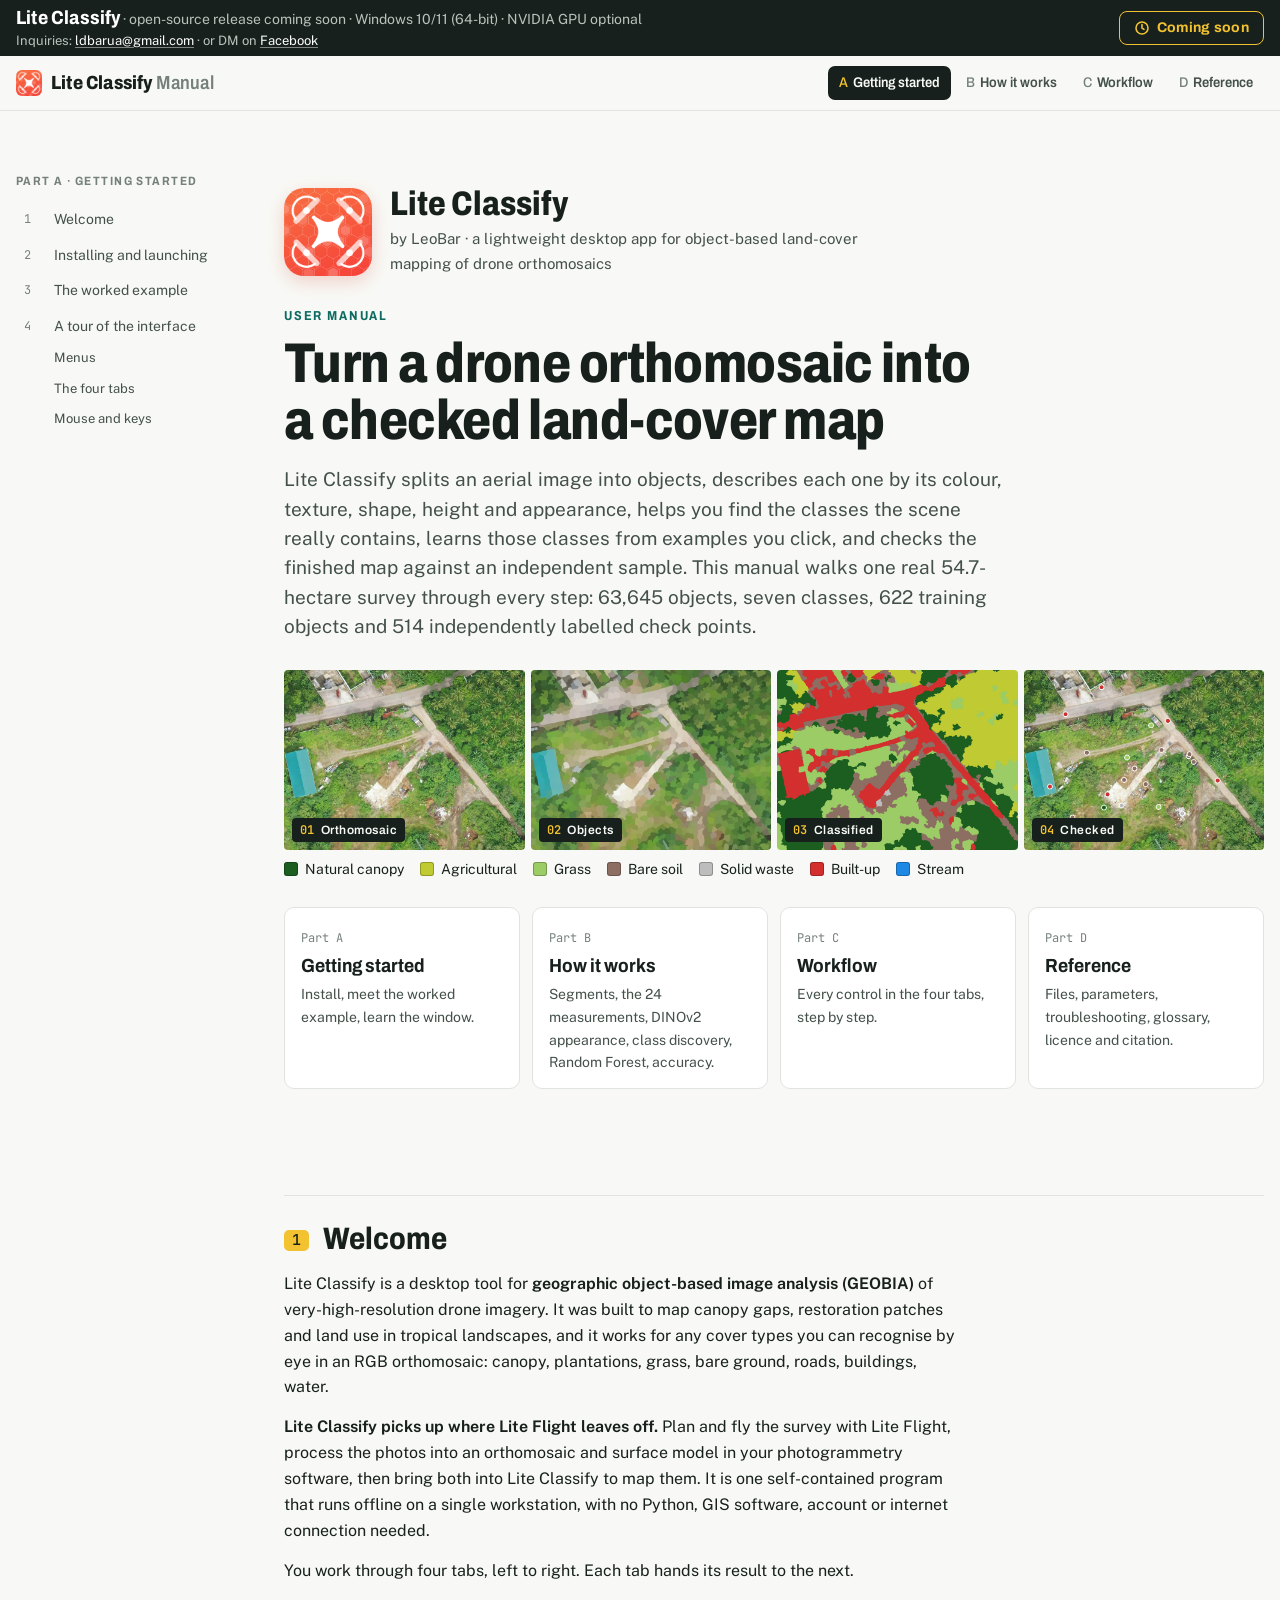
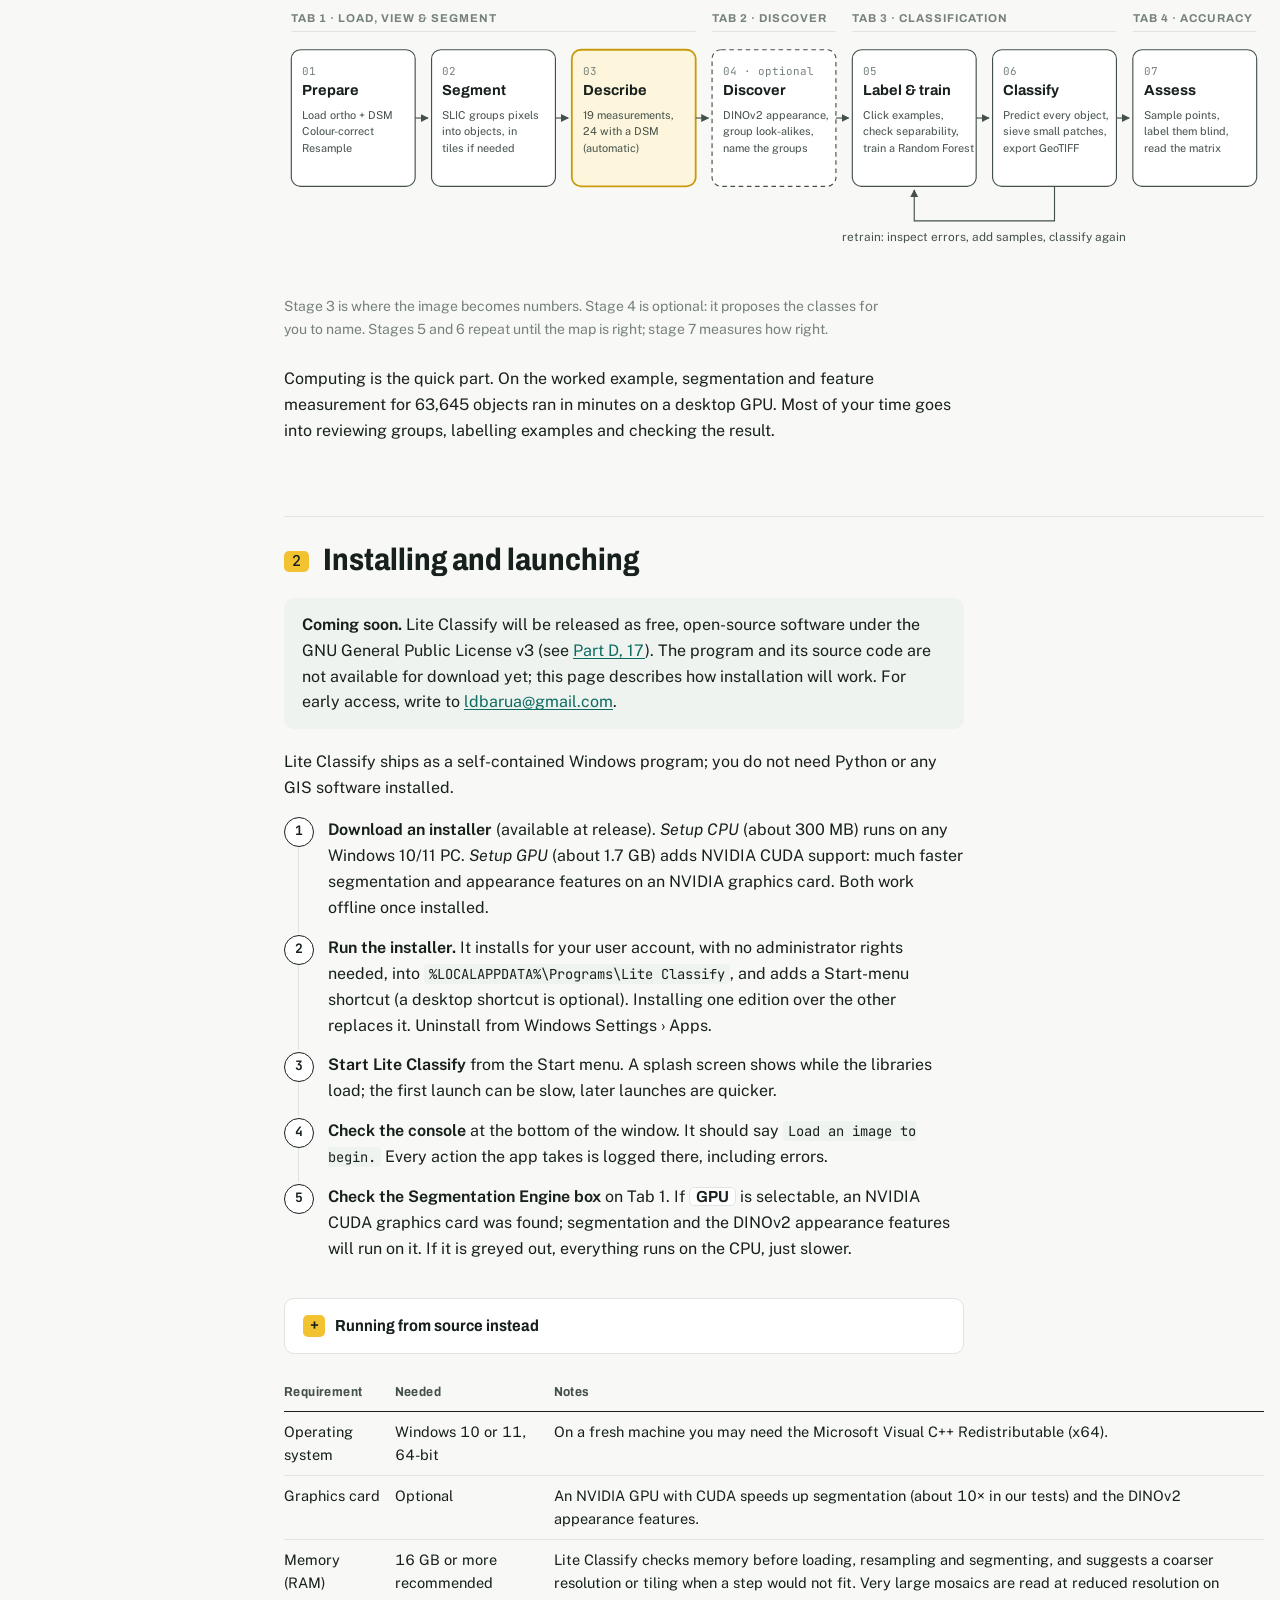
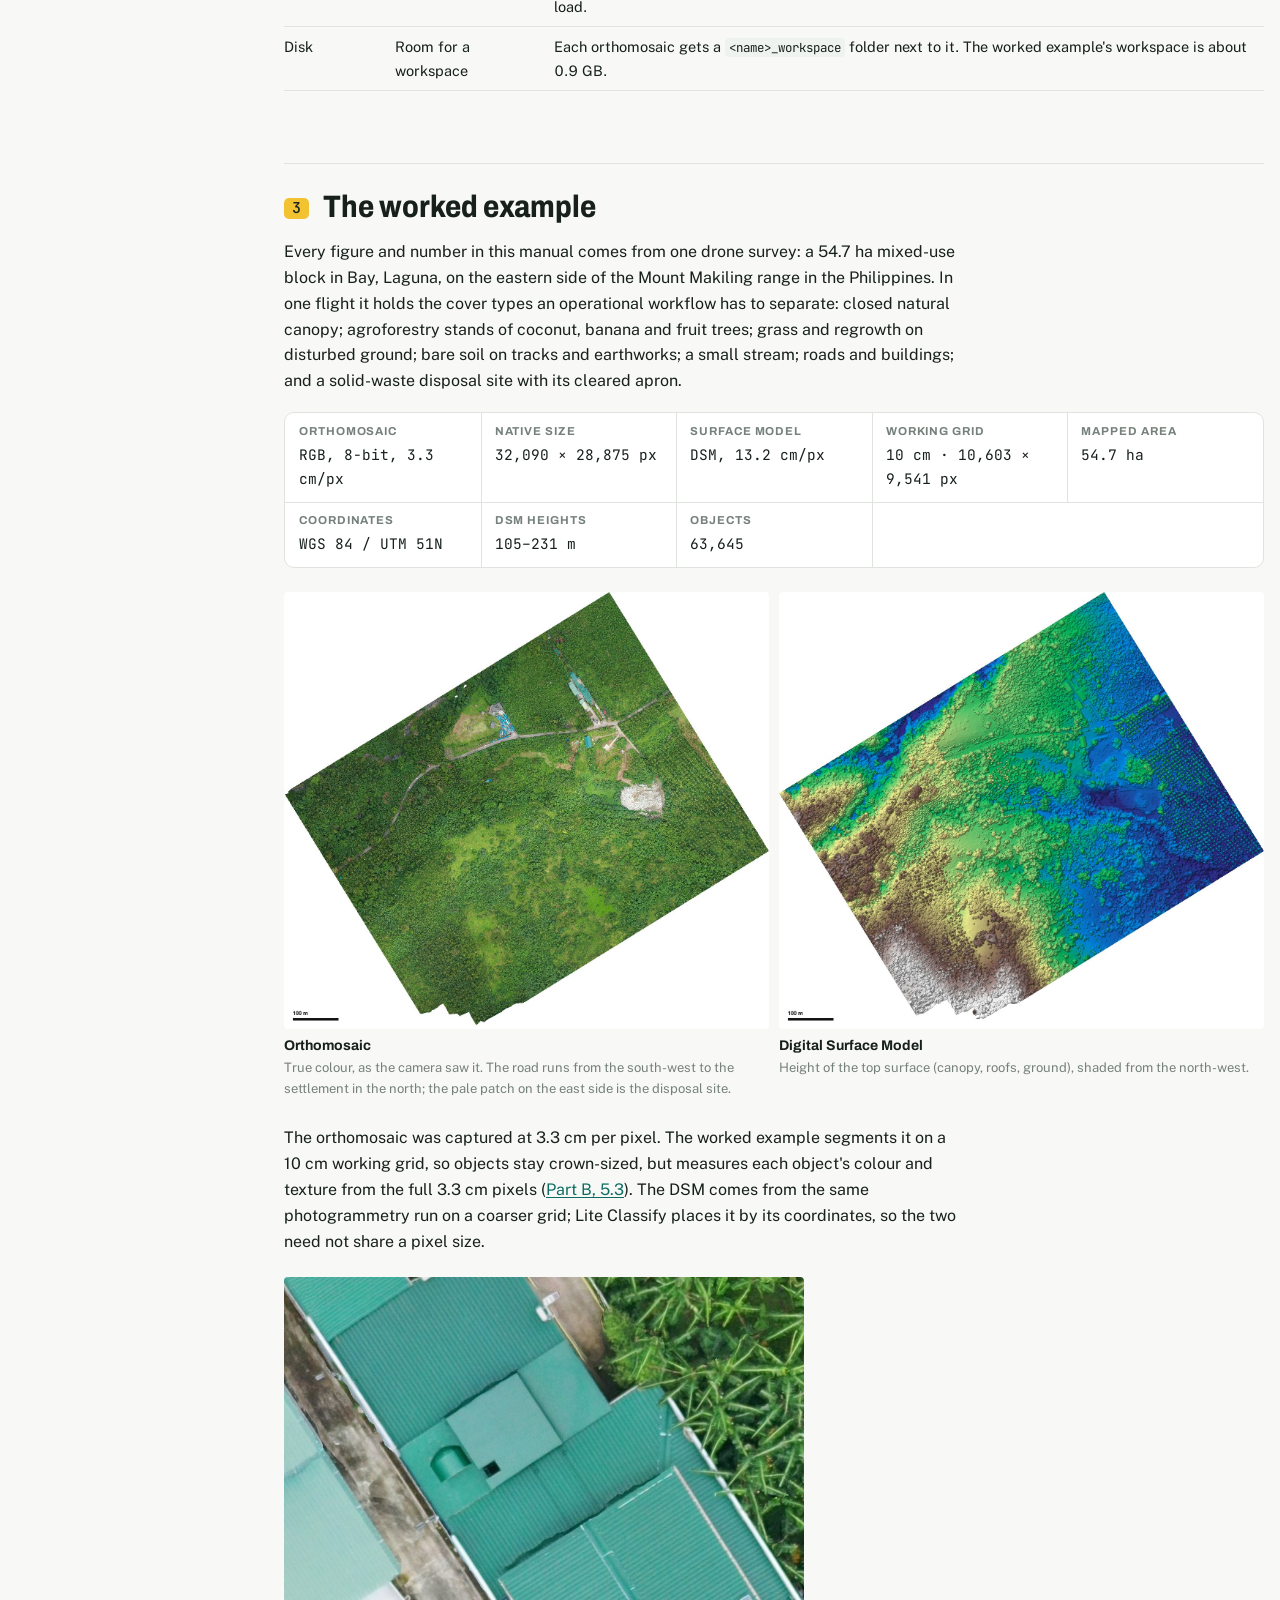
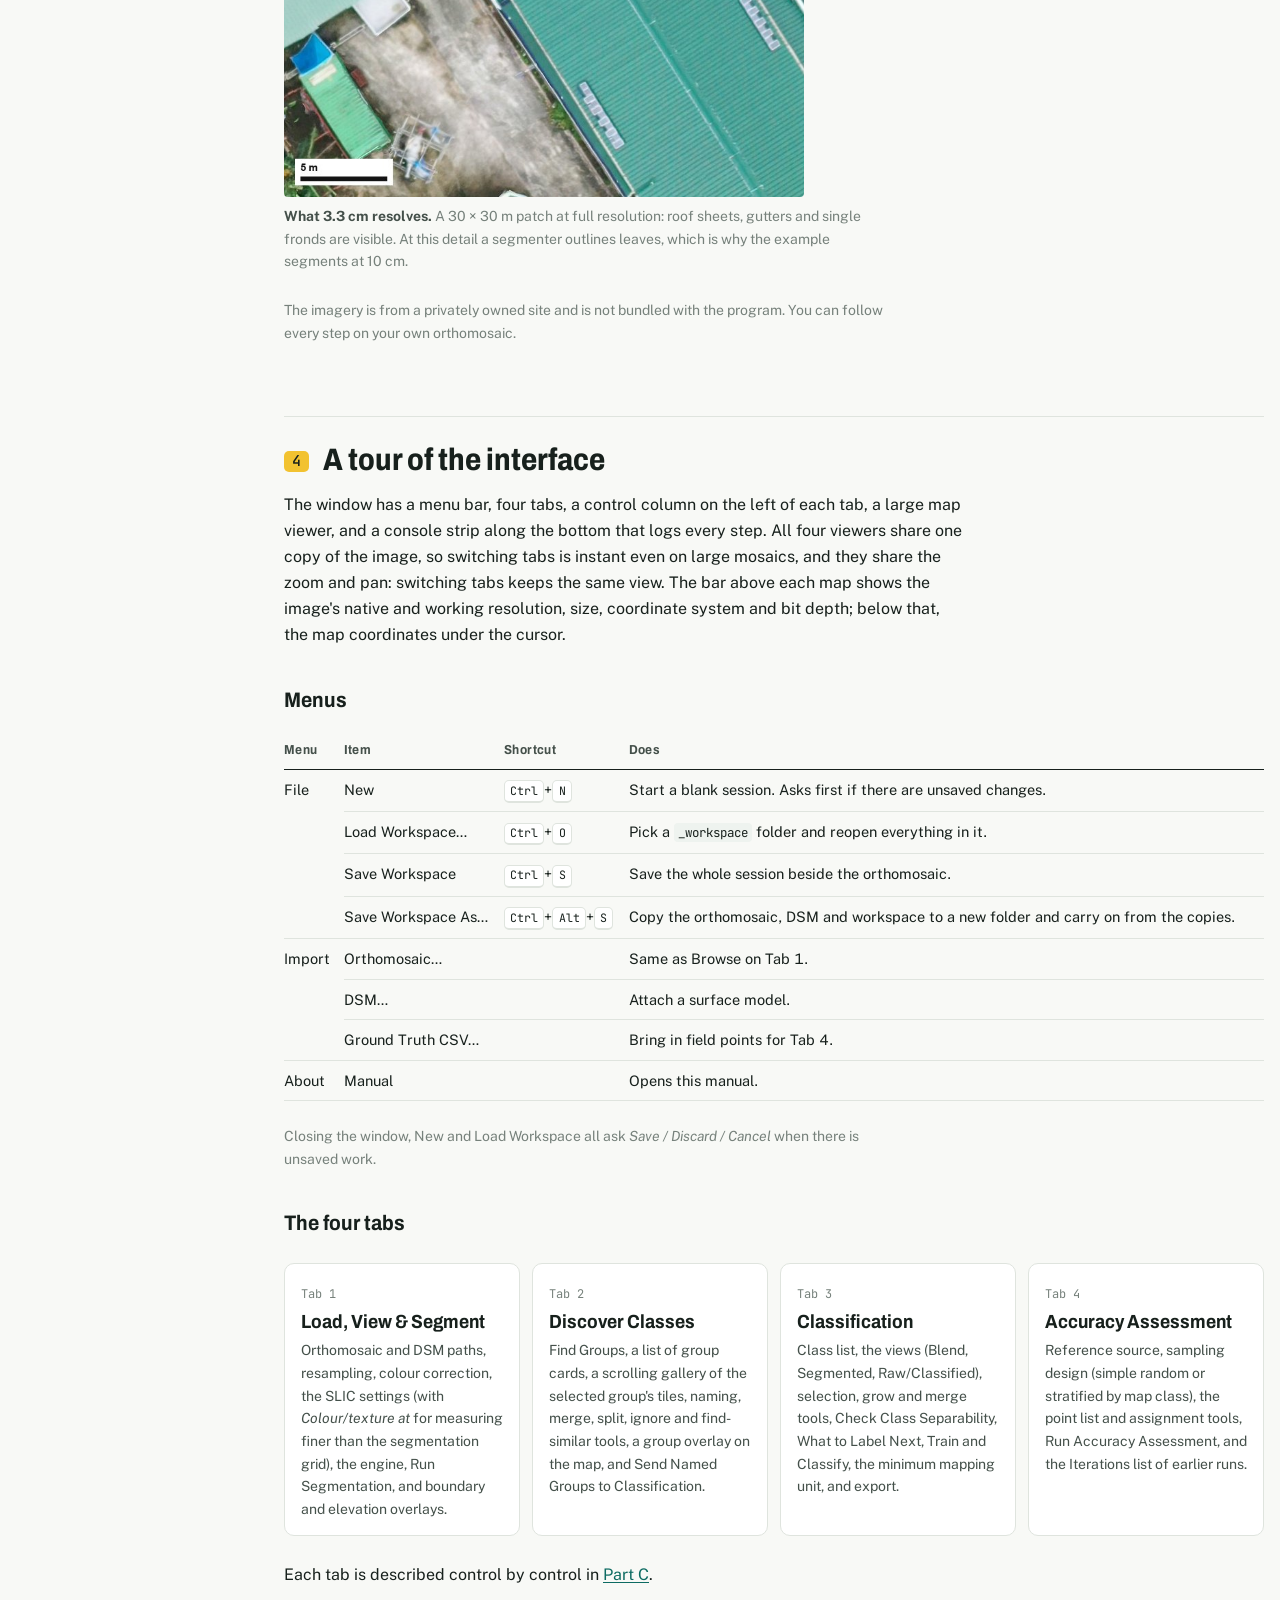
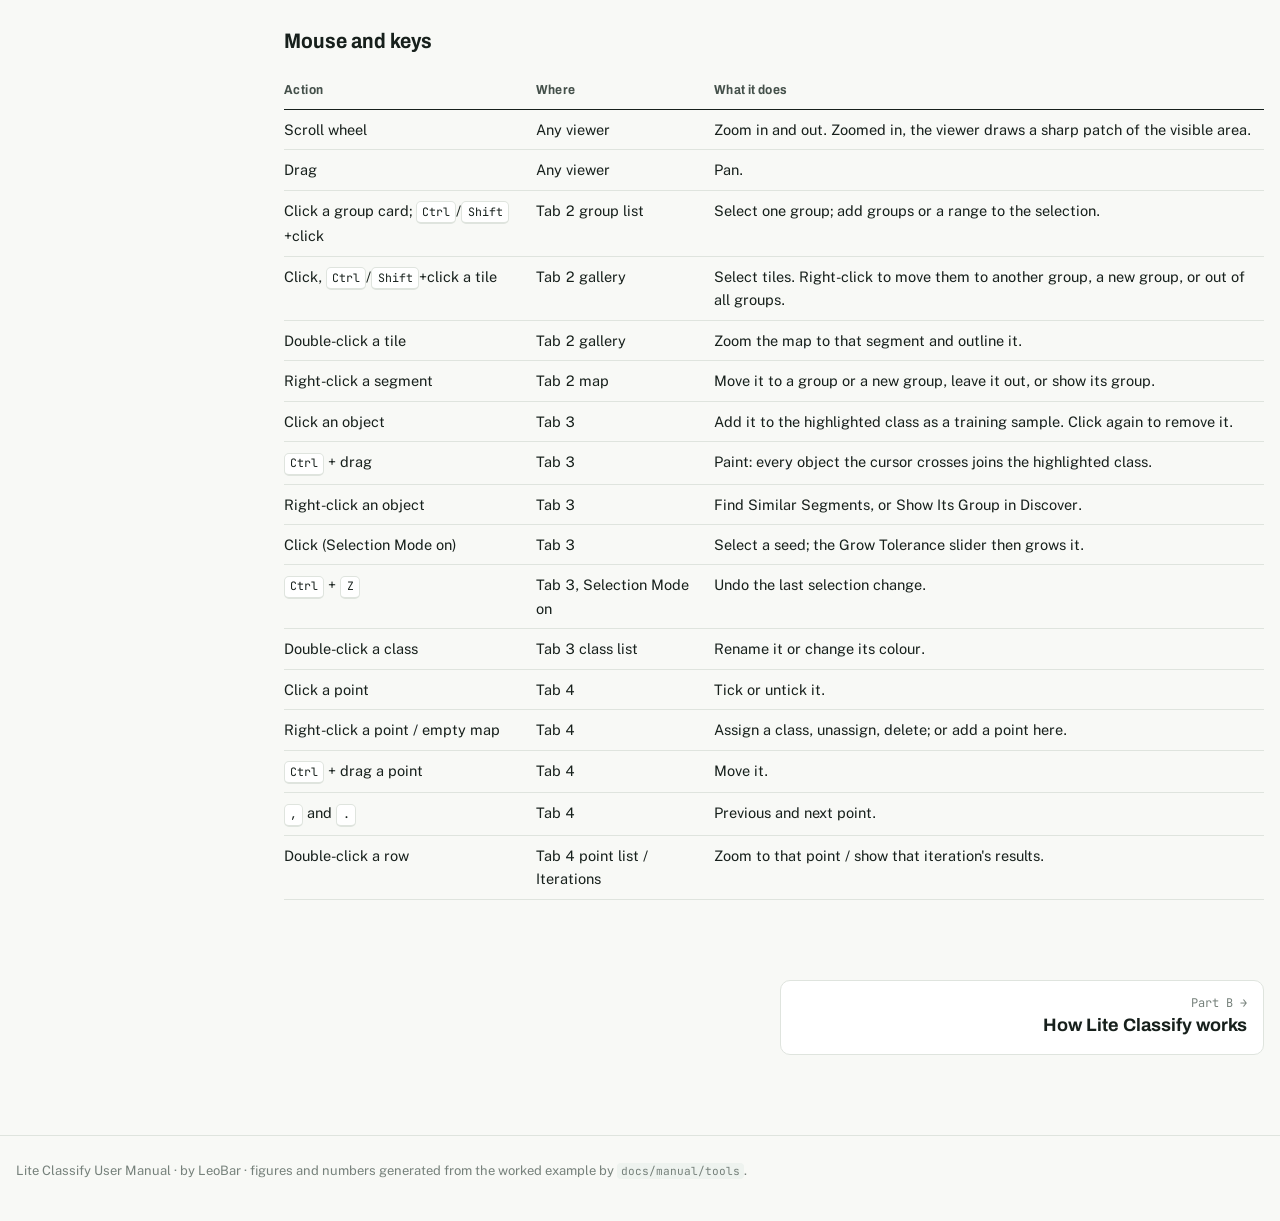
==== docs/manual/index.html @ 4f8697ed "Lite Classify 1.0 Object-based land-cover mapping of drone orthomosaics: SLIC segmentation, RGB and " ====
<!doctype html>
<html lang="en">
<head>
<meta charset="utf-8">
<meta name="viewport" content="width=device-width, initial-scale=1, viewport-fit=cover">
<title>Lite Classify User Manual</title>
<link rel="preconnect" href="https://fonts.googleapis.com">
<link rel="preconnect" href="https://fonts.gstatic.com" crossorigin>
<link rel="stylesheet" href="https://fonts.googleapis.com/css2?family=Archivo:wdth,wght@75..100,500..800&family=JetBrains+Mono:wght@400;500;700&family=Public+Sans:ital,wght@0,400;0,600;0,700;1,400&display=swap">
<link rel="icon" type="image/png" href="img/brand/liteclassify_64.png">
<link rel="apple-touch-icon" href="img/brand/liteclassify_180.png">
<link rel="stylesheet" href="manual.css">
</head>
<body>
<header class="topbar">
  <div class="getbar">
    <div class="getbar-in">
      <div class="getbar-id">
        <p><b>Lite Classify</b> <span>· open-source release coming soon · Windows 10/11 (64-bit) · NVIDIA GPU optional</span></p>
        <p class="getbar-contact">Inquiries: <a href="mailto:ldbarua@gmail.com">ldbarua@gmail.com</a><span class="sep"> · </span>or DM on <a href="https://www.facebook.com/leonardo.barua" target="_blank" rel="noopener">Facebook</a></p>
      </div>
      <span class="getbar-soon" role="status"><svg viewBox="0 0 24 24" fill="none" stroke="currentColor" stroke-width="2.4" stroke-linecap="round" stroke-linejoin="round" aria-hidden="true"><circle cx="12" cy="12" r="9"/><path d="M12 7v5l3 2"/></svg>Coming soon</span>
    </div>
  </div>
  <div class="topbar-inner">
  <a class="brand" href="index.html"><img class="brand-mark" src="img/brand/liteclassify_64.png" alt="" width="26" height="26"><span>Lite Classify <span class="brand-sub">Manual</span></span></a>
  <nav class="parts" aria-label="Manual parts">
    <a href="index.html" aria-current="page"><span>A</span>Getting started</a>
    <a href="concepts.html"><span>B</span>How it works</a>
    <a href="workflow.html"><span>C</span>Workflow</a>
    <a href="reference.html"><span>D</span>Reference</a>
  </nav>
</div></header>

<div class="frame">
<aside class="toc" aria-label="On this page">
  <p class="toc-title">Part A · Getting started</p>
  <ol>
    <li><a href="#welcome"><span class="n">1</span>Welcome</a></li>
    <li><a href="#install"><span class="n">2</span>Installing and launching</a></li>
    <li><a href="#sample"><span class="n">3</span>The worked example</a></li>
    <li><a href="#tour"><span class="n">4</span>A tour of the interface</a>
      <ol>
        <li><a href="#menus">Menus</a></li>
        <li><a href="#tour-tabs">The four tabs</a></li>
        <li><a href="#controls">Mouse and keys</a></li>
      </ol>
    </li>
  </ol>
</aside>

<main>
<section class="hero">
  <div class="lockup">
    <img src="img/brand/liteclassify_256.png" alt="Lite Classify icon: a white quadcopter over orange hexagonal cells" width="88" height="88">
    <div>
      <p class="lockup-name">Lite Classify</p>
      <p class="lockup-by">by LeoBar · a lightweight desktop app for object-based land-cover mapping of drone orthomosaics</p>
    </div>
  </div>
  <p class="eyebrow">User manual</p>
  <h1>Turn a drone orthomosaic into a checked land-cover map</h1>
  <p class="lead">Lite Classify splits an aerial image into objects, describes each one by its colour, texture, shape, height and appearance, helps you find the classes the scene really contains, learns those classes from examples you click, and checks the finished map against an independent sample. This manual walks one real <span data-d="grid.area_ha" data-fmt="f1"></span>-hectare survey through every step: <span data-d="segmentation.segments" data-fmt="int"></span> objects, seven classes, <span data-d="training.total" data-fmt="int"></span> training objects and <span data-d="final.n" data-fmt="int"></span> independently labelled check points.</p>
  <div class="hero-strip">
    <figure><img src="img/view_raw.jpg" alt="Orthomosaic crop of a road junction, roofs, bare ground and canopy"><figcaption><b>01</b>Orthomosaic</figcaption></figure>
    <figure><img src="img/view_segmented.jpg" alt="The same crop split into segments, each filled with its mean colour"><figcaption><b>02</b>Objects</figcaption></figure>
    <figure><img src="img/view_classified.png" alt="The same crop classified into land-cover classes"><figcaption><b>03</b>Classified</figcaption></figure>
    <figure><img src="img/view_points.jpg" alt="Reference points over the crop, coloured by their labelled class"><figcaption><b>04</b>Checked</figcaption></figure>
  </div>
  <ul class="classes" aria-label="Classes used in the worked example">
    <li><i style="background:var(--c-canopy)"></i>Natural canopy</li>
    <li><i style="background:var(--c-agri)"></i>Agricultural</li>
    <li><i style="background:var(--c-grass)"></i>Grass</li>
    <li><i style="background:var(--c-bare)"></i>Bare soil</li>
    <li><i style="background:var(--c-waste)"></i>Solid waste</li>
    <li><i style="background:var(--c-built)"></i>Built-up</li>
    <li><i style="background:var(--c-stream)"></i>Stream</li>
  </ul>
  <div class="cards">
    <a class="card" href="#welcome"><span class="k">Part A</span><h3>Getting started</h3><p>Install, meet the worked example, learn the window.</p></a>
    <a class="card" href="concepts.html"><span class="k">Part B</span><h3>How it works</h3><p>Segments, the 24 measurements, DINOv2 appearance, class discovery, Random Forest, accuracy.</p></a>
    <a class="card" href="workflow.html"><span class="k">Part C</span><h3>Workflow</h3><p>Every control in the four tabs, step by step.</p></a>
    <a class="card" href="reference.html"><span class="k">Part D</span><h3>Reference</h3><p>Files, parameters, troubleshooting, glossary, licence and citation.</p></a>
  </div>
</section>

<h2 id="welcome"><span class="num">1</span>Welcome</h2>
<p>Lite Classify is a desktop tool for <strong>geographic object-based image analysis (GEOBIA)</strong> of very-high-resolution drone imagery. It was built to map canopy gaps, restoration patches and land use in tropical landscapes, and it works for any cover types you can recognise by eye in an RGB orthomosaic: canopy, plantations, grass, bare ground, roads, buildings, water.</p>
<p><strong>Lite Classify picks up where Lite Flight leaves off.</strong> Plan and fly the survey with Lite Flight, process the photos into an orthomosaic and surface model in your photogrammetry software, then bring both into Lite Classify to map them. It is one self-contained program that runs offline on a single workstation, with no Python, GIS software, account or internet connection needed.</p>
<p>You work through four tabs, left to right. Each tab hands its result to the next.</p>

<figure class="wide">
<svg viewBox="0 0 1076 300" role="img" aria-label="Seven stages across four tabs turn an orthomosaic into a checked map" style="width:100%;height:auto;font-family:'Public Sans',sans-serif">
  <defs><marker id="pa" viewBox="0 0 10 10" refX="9" refY="5" markerWidth="7" markerHeight="7" orient="auto-start-reverse"><path d="M0 0L10 5L0 10z" fill="#44504a"/></marker></defs>
  <g font-family="Archivo, sans-serif" font-weight="700" font-size="12.5" letter-spacing="1.1" fill="#76817b">
    <text x="8" y="18">TAB 1 · LOAD, VIEW &amp; SEGMENT</text>
    <text x="470" y="18">TAB 2 · DISCOVER</text>
    <text x="624" y="18">TAB 3 · CLASSIFICATION</text>
    <text x="932" y="18">TAB 4 · ACCURACY</text>
  </g>
  <g stroke="#dfe4de" stroke-width="1"><line x1="8" x2="452" y1="28" y2="28"/><line x1="470" x2="606" y1="28" y2="28"/><line x1="624" x2="914" y1="28" y2="28"/><line x1="932" x2="1068" y1="28" y2="28"/></g>
  <g fill="#fff" stroke="#44504a" stroke-width="1.25">
    <rect x="8" y="48" width="136" height="150" rx="10"/>
    <rect x="162" y="48" width="136" height="150" rx="10"/>
    <rect x="316" y="48" width="136" height="150" rx="10" fill="#fdf6dc" stroke="#c99a0e" stroke-width="2"/>
    <rect x="470" y="48" width="136" height="150" rx="10" stroke-dasharray="5 4"/>
    <rect x="624" y="48" width="136" height="150" rx="10"/>
    <rect x="778" y="48" width="136" height="150" rx="10"/>
    <rect x="932" y="48" width="136" height="150" rx="10"/>
  </g>
  <g fill="none" stroke="#44504a" stroke-width="1.25">
    <path d="M144 123H158" marker-end="url(#pa)"/><path d="M298 123H312" marker-end="url(#pa)"/><path d="M452 123H466" marker-end="url(#pa)"/>
    <path d="M606 123H620" marker-end="url(#pa)"/><path d="M760 123H774" marker-end="url(#pa)"/><path d="M914 123H928" marker-end="url(#pa)"/>
    <path d="M846 198V236H692V202" marker-end="url(#pa)"/>
  </g>
  <g font-size="12" fill="#44504a">
    <text x="20" y="76" font-family="JetBrains Mono, monospace" fill="#76817b">01</text>
    <text x="20" y="98" font-weight="700" font-size="16" fill="#17201c" font-family="Archivo, sans-serif">Prepare</text>
    <text x="20" y="124">Load ortho + DSM</text><text x="20" y="142">Colour-correct</text><text x="20" y="160">Resample</text>
    <text x="174" y="76" font-family="JetBrains Mono, monospace" fill="#76817b">02</text>
    <text x="174" y="98" font-weight="700" font-size="16" fill="#17201c" font-family="Archivo, sans-serif">Segment</text>
    <text x="174" y="124">SLIC groups pixels</text><text x="174" y="142">into objects, in</text><text x="174" y="160">tiles if needed</text>
    <text x="328" y="76" font-family="JetBrains Mono, monospace" fill="#76817b">03</text>
    <text x="328" y="98" font-weight="700" font-size="16" fill="#17201c" font-family="Archivo, sans-serif">Describe</text>
    <text x="328" y="124">19 measurements,</text><text x="328" y="142">24 with a DSM</text><text x="328" y="160">(automatic)</text>
    <text x="482" y="76" font-family="JetBrains Mono, monospace" fill="#76817b">04 · optional</text>
    <text x="482" y="98" font-weight="700" font-size="16" fill="#17201c" font-family="Archivo, sans-serif">Discover</text>
    <text x="482" y="124">DINOv2 appearance,</text><text x="482" y="142">group look-alikes,</text><text x="482" y="160">name the groups</text>
    <text x="636" y="76" font-family="JetBrains Mono, monospace" fill="#76817b">05</text>
    <text x="636" y="98" font-weight="700" font-size="16" fill="#17201c" font-family="Archivo, sans-serif">Label &amp; train</text>
    <text x="636" y="124">Click examples,</text><text x="636" y="142">check separability,</text><text x="636" y="160">train a Random Forest</text>
    <text x="790" y="76" font-family="JetBrains Mono, monospace" fill="#76817b">06</text>
    <text x="790" y="98" font-weight="700" font-size="16" fill="#17201c" font-family="Archivo, sans-serif">Classify</text>
    <text x="790" y="124">Predict every object,</text><text x="790" y="142">sieve small patches,</text><text x="790" y="160">export GeoTIFF</text>
    <text x="944" y="76" font-family="JetBrains Mono, monospace" fill="#76817b">07</text>
    <text x="944" y="98" font-weight="700" font-size="16" fill="#17201c" font-family="Archivo, sans-serif">Assess</text>
    <text x="944" y="124">Sample points,</text><text x="944" y="142">label them blind,</text><text x="944" y="160">read the matrix</text>
  </g>
  <text x="769" y="258" text-anchor="middle" font-size="13" fill="#44504a">retrain: inspect errors, add samples, classify again</text>
</svg>
<figcaption>Stage 3 is where the image becomes numbers. Stage 4 is optional: it proposes the classes for you to name. Stages 5 and 6 repeat until the map is right; stage 7 measures how right.</figcaption>
</figure>

<p>Computing is the quick part. On the worked example, segmentation and feature measurement for <span data-d="segmentation.segments" data-fmt="int"></span> objects ran in minutes on a desktop GPU. Most of your time goes into reviewing groups, labelling examples and checking the result.</p>

<h2 id="install"><span class="num">2</span>Installing and launching</h2>
<div class="note"><p><strong>Coming soon.</strong> Lite Classify will be released as free, open-source software under the GNU General Public License v3 (see <a href="reference.html#licence">Part D, 17</a>). The program and its source code are not available for download yet; this page describes how installation will work. For early access, write to <a href="mailto:ldbarua@gmail.com">ldbarua@gmail.com</a>.</p></div>
<p>Lite Classify ships as a self-contained Windows program; you do not need Python or any GIS software installed.</p>
<ol class="steps">
  <li><strong>Download an installer</strong> (available at release). <em>Setup CPU</em> (about 300 MB) runs on any Windows 10/11 PC. <em>Setup GPU</em> (about 1.7 GB) adds NVIDIA CUDA support: much faster segmentation and appearance features on an NVIDIA graphics card. Both work offline once installed.</li>
  <li><strong>Run the installer.</strong> It installs for your user account, with no administrator rights needed, into <code>%LOCALAPPDATA%\Programs\Lite Classify</code>, and adds a Start-menu shortcut (a desktop shortcut is optional). Installing one edition over the other replaces it. Uninstall from Windows Settings › Apps.</li>
  <li><strong>Start Lite Classify</strong> from the Start menu. A splash screen shows while the libraries load; the first launch can be slow, later launches are quicker.</li>
  <li><strong>Check the console</strong> at the bottom of the window. It should say <code>Load an image to begin.</code> Every action the app takes is logged there, including errors.</li>
  <li><strong>Check the Segmentation Engine box</strong> on Tab 1. If <span class="ui">GPU</span> is selectable, an NVIDIA CUDA graphics card was found; segmentation and the DINOv2 appearance features will run on it. If it is greyed out, everything runs on the CPU, just slower.</li>
</ol>
<details class="why"><summary>Running from source instead</summary>
<p>Once the source is published: clone the repository, create a Python 3.13 environment (<code>python -m venv .venv</code>), run <code>pip install -r requirements.txt</code>, then <code>python liteclassify.py</code>. The requirements pull the CUDA 12.4 build of PyTorch; on a machine without an NVIDIA GPU, follow the note at the top of <code>requirements.txt</code>. The DINOv2 weights (<code>dinov2_vits14_pretrain.pth</code>, about 85 MB) are downloaded once on first use, or read from a <code>models</code> folder beside the code. Close the app before upgrading packages: Windows locks loaded libraries.</p>
</details>
<div class="table-wrap"><table>
  <thead><tr><th>Requirement</th><th>Needed</th><th>Notes</th></tr></thead>
  <tbody>
    <tr><td>Operating system</td><td>Windows 10 or 11, 64-bit</td><td>On a fresh machine you may need the Microsoft Visual C++ Redistributable (x64).</td></tr>
    <tr><td>Graphics card</td><td>Optional</td><td>An NVIDIA GPU with CUDA speeds up segmentation (about 10× in our tests) and the DINOv2 appearance features.</td></tr>
    <tr><td>Memory (RAM)</td><td>16 GB or more recommended</td><td>Lite Classify checks memory before loading, resampling and segmenting, and suggests a coarser resolution or tiling when a step would not fit. Very large mosaics are read at reduced resolution on load.</td></tr>
    <tr><td>Disk</td><td>Room for a workspace</td><td>Each orthomosaic gets a <code>&lt;name&gt;_workspace</code> folder next to it. The worked example's workspace is about 0.9 GB.</td></tr>
  </tbody>
</table></div>

<h2 id="sample"><span class="num">3</span>The worked example</h2>
<p>Every figure and number in this manual comes from one drone survey: a <span data-d="grid.area_ha" data-fmt="f1"></span> ha mixed-use block in Bay, Laguna, on the eastern side of the Mount Makiling range in the Philippines. In one flight it holds the cover types an operational workflow has to separate: closed natural canopy; agroforestry stands of coconut, banana and fruit trees; grass and regrowth on disturbed ground; bare soil on tracks and earthworks; a small stream; roads and buildings; and a solid-waste disposal site with its cleared apron.</p>
<dl class="kv">
  <div><dt>Orthomosaic</dt><dd>RGB, 8-bit, <span data-d="grid.native_pixel_m" data-mul="100" data-fmt="f1"></span> cm/px</dd></div>
  <div><dt>Native size</dt><dd><span data-d="grid.native_width" data-fmt="int"></span> × <span data-d="grid.native_height" data-fmt="int"></span> px</dd></div>
  <div><dt>Surface model</dt><dd>DSM, <span data-d="grid.dsm_pixel_m" data-mul="100" data-fmt="f1"></span> cm/px</dd></div>
  <div><dt>Working grid</dt><dd>10 cm · <span data-d="grid.width" data-fmt="int"></span> × <span data-d="grid.height" data-fmt="int"></span> px</dd></div>
  <div><dt>Mapped area</dt><dd><span data-d="grid.area_ha" data-fmt="f1"></span> ha</dd></div>
  <div><dt>Coordinates</dt><dd>WGS 84 / UTM 51N</dd></div>
  <div><dt>DSM heights</dt><dd><span data-d="dsm.min" data-fmt="f0"></span>–<span data-d="dsm.max" data-fmt="f0"></span> m</dd></div>
  <div><dt>Objects</dt><dd><span data-d="segmentation.segments" data-fmt="int"></span></dd></div>
</dl>
<div class="strip c2">
  <figure><img src="img/sample_ortho.jpg" alt="The full survey orthomosaic"><figcaption><b>Orthomosaic</b> True colour, as the camera saw it. The road runs from the south-west to the settlement in the north; the pale patch on the east side is the disposal site.</figcaption></figure>
  <figure><img src="img/sample_dsm.jpg" alt="The DSM shown as coloured, hill-shaded elevation"><figcaption><b>Digital Surface Model</b> Height of the top surface (canopy, roofs, ground), shaded from the north-west.</figcaption></figure>
</div>
<p>The orthomosaic was captured at 3.3 cm per pixel. The worked example segments it on a 10 cm working grid, so objects stay crown-sized, but measures each object's colour and texture from the full 3.3 cm pixels (<a href="concepts.html#feature-res">Part B, 5.3</a>). The DSM comes from the same photogrammetry run on a coarser grid; Lite Classify places it by its coordinates, so the two need not share a pixel size.</p>
<figure>
  <img src="img/sample_inset_native.jpg" alt="A 30 by 30 metre patch at full 3.3 cm resolution showing roofs and the crowns beside them" style="max-width:min(520px,100%)">
  <figcaption><b>What 3.3 cm resolves.</b> A 30 × 30 m patch at full resolution: roof sheets, gutters and single fronds are visible. At this detail a segmenter outlines leaves, which is why the example segments at 10 cm.</figcaption>
</figure>
<p class="small">The imagery is from a privately owned site and is not bundled with the program. You can follow every step on your own orthomosaic.</p>

<h2 id="tour"><span class="num">4</span>A tour of the interface</h2>
<p>The window has a menu bar, four tabs, a control column on the left of each tab, a large map viewer, and a console strip along the bottom that logs every step. All four viewers share one copy of the image, so switching tabs is instant even on large mosaics, and they share the zoom and pan: switching tabs keeps the same view. The bar above each map shows the image's native and working resolution, size, coordinate system and bit depth; below that, the map coordinates under the cursor.</p>

<h3 id="menus">Menus</h3>
<div class="table-wrap"><table>
  <thead><tr><th>Menu</th><th>Item</th><th>Shortcut</th><th>Does</th></tr></thead>
  <tbody>
    <tr><td rowspan="4">File</td><td>New</td><td><kbd>Ctrl</kbd>+<kbd>N</kbd></td><td>Start a blank session. Asks first if there are unsaved changes.</td></tr>
    <tr><td>Load Workspace…</td><td><kbd>Ctrl</kbd>+<kbd>O</kbd></td><td>Pick a <code>_workspace</code> folder and reopen everything in it.</td></tr>
    <tr><td>Save Workspace</td><td><kbd>Ctrl</kbd>+<kbd>S</kbd></td><td>Save the whole session beside the orthomosaic.</td></tr>
    <tr><td>Save Workspace As…</td><td><kbd>Ctrl</kbd>+<kbd>Alt</kbd>+<kbd>S</kbd></td><td>Copy the orthomosaic, DSM and workspace to a new folder and carry on from the copies.</td></tr>
    <tr><td rowspan="3">Import</td><td>Orthomosaic…</td><td></td><td>Same as Browse on Tab 1.</td></tr>
    <tr><td>DSM…</td><td></td><td>Attach a surface model.</td></tr>
    <tr><td>Ground Truth CSV…</td><td></td><td>Bring in field points for Tab 4.</td></tr>
    <tr><td>About</td><td>Manual</td><td></td><td>Opens this manual.</td></tr>
  </tbody>
</table></div>
<p class="small">Closing the window, New and Load Workspace all ask <em>Save / Discard / Cancel</em> when there is unsaved work.</p>

<h3 id="tour-tabs">The four tabs</h3>
<div class="cards">
  <div class="card"><span class="k">Tab 1</span><h3>Load, View &amp; Segment</h3><p>Orthomosaic and DSM paths, resampling, colour correction, the SLIC settings (with <em>Colour/texture at</em> for measuring finer than the segmentation grid), the engine, Run Segmentation, and boundary and elevation overlays.</p></div>
  <div class="card"><span class="k">Tab 2</span><h3>Discover Classes</h3><p>Find Groups, a list of group cards, a scrolling gallery of the selected group's tiles, naming, merge, split, ignore and find-similar tools, a group overlay on the map, and Send Named Groups to Classification.</p></div>
  <div class="card"><span class="k">Tab 3</span><h3>Classification</h3><p>Class list, the views (Blend, Segmented, Raw/Classified), selection, grow and merge tools, Check Class Separability, What to Label Next, Train and Classify, the minimum mapping unit, and export.</p></div>
  <div class="card"><span class="k">Tab 4</span><h3>Accuracy Assessment</h3><p>Reference source, sampling design (simple random or stratified by map class), the point list and assignment tools, Run Accuracy Assessment, and the Iterations list of earlier runs.</p></div>
</div>
<p>Each tab is described control by control in <a href="workflow.html">Part C</a>.</p>

<h3 id="controls">Mouse and keys</h3>
<div class="table-wrap"><table>
  <thead><tr><th>Action</th><th>Where</th><th>What it does</th></tr></thead>
  <tbody>
    <tr><td>Scroll wheel</td><td>Any viewer</td><td>Zoom in and out. Zoomed in, the viewer draws a sharp patch of the visible area.</td></tr>
    <tr><td>Drag</td><td>Any viewer</td><td>Pan.</td></tr>
    <tr><td>Click a group card; <kbd>Ctrl</kbd>/<kbd>Shift</kbd>+click</td><td>Tab 2 group list</td><td>Select one group; add groups or a range to the selection.</td></tr>
    <tr><td>Click, <kbd>Ctrl</kbd>/<kbd>Shift</kbd>+click a tile</td><td>Tab 2 gallery</td><td>Select tiles. Right-click to move them to another group, a new group, or out of all groups.</td></tr>
    <tr><td>Double-click a tile</td><td>Tab 2 gallery</td><td>Zoom the map to that segment and outline it.</td></tr>
    <tr><td>Right-click a segment</td><td>Tab 2 map</td><td>Move it to a group or a new group, leave it out, or show its group.</td></tr>
    <tr><td>Click an object</td><td>Tab 3</td><td>Add it to the highlighted class as a training sample. Click again to remove it.</td></tr>
    <tr><td><kbd>Ctrl</kbd> + drag</td><td>Tab 3</td><td>Paint: every object the cursor crosses joins the highlighted class.</td></tr>
    <tr><td>Right-click an object</td><td>Tab 3</td><td>Find Similar Segments, or Show Its Group in Discover.</td></tr>
    <tr><td>Click (Selection Mode on)</td><td>Tab 3</td><td>Select a seed; the Grow Tolerance slider then grows it.</td></tr>
    <tr><td><kbd>Ctrl</kbd> + <kbd>Z</kbd></td><td>Tab 3, Selection Mode on</td><td>Undo the last selection change.</td></tr>
    <tr><td>Double-click a class</td><td>Tab 3 class list</td><td>Rename it or change its colour.</td></tr>
    <tr><td>Click a point</td><td>Tab 4</td><td>Tick or untick it.</td></tr>
    <tr><td>Right-click a point / empty map</td><td>Tab 4</td><td>Assign a class, unassign, delete; or add a point here.</td></tr>
    <tr><td><kbd>Ctrl</kbd> + drag a point</td><td>Tab 4</td><td>Move it.</td></tr>
    <tr><td><kbd>,</kbd> and <kbd>.</kbd></td><td>Tab 4</td><td>Previous and next point.</td></tr>
    <tr><td>Double-click a row</td><td>Tab 4 point list / Iterations</td><td>Zoom to that point / show that iteration's results.</td></tr>
  </tbody>
</table></div>

<nav class="pager" aria-label="Next part">
  <a class="next" href="concepts.html"><span class="k">Part B →</span><b>How Lite Classify works</b></a>
</nav>
</main>
</div>
<footer class="foot">Lite Classify User Manual · by LeoBar · figures and numbers generated from the worked example by <code>docs/manual/tools</code>.</footer>
<script data-goatcounter="https://liteland.goatcounter.com/count"
        async src="https://gc.zgo.at/count.js"></script>
<script src="manual_data.js"></script>
<script src="manual.js"></script>
</body>
</html>
---- docs/manual/manual.css ----
/* Layout: a survey field-manual. Sticky part bar on top, a section index on the left,
   a ~68ch reading column, and figures that step out wider than the text.
   Single light theme by request; every colour is set explicitly. */
:root {
  --paper: #f8f9f6;
  --surface: #ffffff;
  --ink: #17201c;
  --ink-2: #44504a;
  --muted: #76817b;
  --rule: #dfe4de;
  --tint: #eef3ef;
  --accent: #0d6b62;
  --accent-ink: #0a524b;
  --mark: #f2c230;
  --warn: #9a5a06;
  --warn-bg: #fdf4e3;
  --c-canopy: #1b5e20;
  --c-agri: #c0ca33;
  --c-grass: #9ccc65;
  --c-bare: #8d6e63;
  --c-waste: #bdbdbd;
  --c-built: #d32f2f;
  --c-stream: #1e88e5;
  --f-display: "Archivo", "Arial Narrow", "Helvetica Neue", Arial, sans-serif;
  --f-body: "Public Sans", "Segoe UI", system-ui, -apple-system, sans-serif;
  --f-mono: "JetBrains Mono", Consolas, "Cascadia Mono", monospace;
  --text: 68ch;
  --wide: 1060px;
  color-scheme: light;
}

* { box-sizing: border-box; }
html { scroll-padding-top: 130px; }
body {
  margin: 0;
  background: var(--paper);
  color: var(--ink);
  font: 16px/1.62 var(--f-body);
  -webkit-font-smoothing: antialiased;
}
img { max-width: 100%; display: block; }
a { color: var(--accent); text-underline-offset: 2px; }
a:hover { color: var(--accent-ink); }
:focus-visible { outline: 3px solid var(--mark); outline-offset: 2px; border-radius: 3px; }
code, kbd, .mono { font-family: var(--f-mono); font-size: .86em; }
code { background: var(--tint); padding: .08em .35em; border-radius: 4px; }
kbd {
  display: inline-block; padding: .05em .45em; border: 1px solid var(--rule);
  border-bottom-width: 2px; border-radius: 5px; background: var(--surface); font-size: .8em;
}

/* ---------- top bar ---------- */
.topbar {
  position: sticky; top: env(safe-area-inset-top, 0px); z-index: 20;
  background: rgba(248, 249, 246, .94); backdrop-filter: blur(6px);
  border-bottom: 1px solid var(--rule);
}
.topbar-inner {
  max-width: 1320px; margin: 0 auto; padding: 10px 16px;
  display: flex; align-items: center; gap: 20px; flex-wrap: wrap;
}
.brand {
  font-family: var(--f-display); font-weight: 800; font-stretch: 85%; font-size: 19px;
  letter-spacing: .01em; color: var(--ink); text-decoration: none;
  display: flex; align-items: center; gap: 9px;
}
.brand-mark { width: 26px; height: 26px; border-radius: 6px; }
.brand-sub { font-weight: 600; color: var(--muted); }
.lockup { display: flex; align-items: center; gap: 18px; margin: 0 0 30px; }
.lockup img { width: 88px; height: 88px; border-radius: 20px; box-shadow: 0 6px 18px rgba(214, 72, 48, .22); flex: none; }
.lockup-name { font-family: var(--f-display); font-weight: 800; font-stretch: 82%; font-size: 34px; line-height: 1; margin: 0 0 6px; color: var(--ink); }
.lockup-by { margin: 0; font-size: 15px; color: var(--ink-2); max-width: 52ch; }
.parts { display: flex; gap: 4px; flex-wrap: wrap; margin-left: auto; }
.parts a {
  font-family: var(--f-display); font-stretch: 90%; font-weight: 600; font-size: 14px;
  text-decoration: none; color: var(--ink-2); padding: 6px 11px; border-radius: 7px;
}
.parts a span { color: var(--muted); font-weight: 500; margin-right: 5px; }
.parts a:hover { background: var(--tint); color: var(--ink); }
.parts a[aria-current="page"] { background: var(--ink); color: var(--paper); }
.parts a[aria-current="page"] span { color: var(--mark); }

/* download bar, pinned with the top bar (matches Lite Flight's) */
.getbar { background: var(--ink); color: #fff; }
.getbar-in { max-width: 1320px; margin: 0 auto; padding: 6px 16px; display: flex; align-items: center; justify-content: space-between; gap: 16px; }
.getbar-id { min-width: 0; display: grid; gap: 2px; }
.getbar p { margin: 0; font-size: 14px; line-height: 1.3; }
.getbar p b { font-family: var(--f-display); font-stretch: 88%; font-size: 19px; font-weight: 750; letter-spacing: .01em; }
.getbar p span { color: #b9c3bd; }
.getbar-contact { font-size: 13px !important; color: #b9c3bd; }
.getbar-contact a { color: #fff; text-decoration-color: rgba(255, 255, 255, .45); }
.getbar-contact a:hover { color: #fff; text-decoration-color: #fff; }
.getbar-btn { display: inline-flex; align-items: center; gap: 7px; white-space: nowrap; flex: none;
  background: #f46a45; color: #fff; text-decoration: none; font-weight: 650; font-size: 14.5px; padding: 8px 15px; border-radius: 8px; }
.getbar-btn:hover { background: #d9532f; color: #fff; }
.getbar-btn svg { width: 16px; height: 16px; }
.getbar a:focus-visible { outline-color: #fff; }
.topbar { padding-top: 0; }

/* ---------- page frame ---------- */
.frame {
  max-width: 1320px; margin: 0 auto; padding-inline: 16px; padding-block: 0 80px;
  display: grid; grid-template-columns: 220px minmax(0, 1fr); gap: 48px;
}
.toc { position: sticky; top: 132px; align-self: start; max-height: calc(100vh - 150px); overflow: auto; padding-top: 40px; }
.toc-title {
  font-family: var(--f-display); font-stretch: 85%; font-weight: 700; font-size: 12px;
  letter-spacing: .12em; text-transform: uppercase; color: var(--muted); margin: 0 0 10px;
}
.toc ol { list-style: none; margin: 0; padding: 0; display: grid; gap: 1px; }
.toc a {
  display: grid; grid-template-columns: 26px 1fr; gap: 4px; padding: 5px 8px; border-radius: 6px;
  font-size: 14px; line-height: 1.35; color: var(--ink-2); text-decoration: none;
}
.toc a .n { font-family: var(--f-mono); font-size: 12px; color: var(--muted); padding-top: 1px; }
.toc a:hover { background: var(--tint); color: var(--ink); }
.toc a.active { background: var(--surface); color: var(--ink); box-shadow: inset 3px 0 0 var(--mark); }
.toc ol ol { margin: 2px 0 6px 30px; }
.toc ol ol a { grid-template-columns: 1fr; font-size: 13px; padding: 3px 8px; }

main { min-width: 0; padding-top: 40px; }
main > * { max-width: var(--text); }
main > .wide, main > figure, main > .strip, main > .shot, main > .panel, main > .table-wrap, main > .gallery, main > .cgallery { max-width: var(--wide); }

/* ---------- type ---------- */
.eyebrow {
  font-family: var(--f-display); font-stretch: 85%; font-weight: 700; font-size: 13px;
  letter-spacing: .14em; text-transform: uppercase; color: var(--accent); margin: 0 0 8px;
}
h1, h2, h3, h4 { font-family: var(--f-display); text-wrap: balance; color: var(--ink); }
h1 { font-weight: 800; font-stretch: 82%; font-size: clamp(36px, 5vw, 56px); line-height: 1.02; letter-spacing: -.01em; margin: 0 0 16px; }
h2 {
  font-weight: 750; font-stretch: 85%; font-size: 31px; line-height: 1.12; margin: 72px 0 14px;
  padding-top: 26px; border-top: 1px solid var(--rule); display: flex; gap: 14px; align-items: baseline;
}
h2 .num {
  font-family: var(--f-mono); font-size: 15px; font-weight: 500; color: var(--ink);
  background: var(--mark); padding: 2px 8px; border-radius: 5px; transform: translateY(-4px);
}
h3 { font-weight: 700; font-stretch: 90%; font-size: 21px; line-height: 1.25; margin: 40px 0 8px; }
h4 { font-weight: 700; font-size: 16px; margin: 24px 0 4px; }
p { margin: 0 0 14px; }
.lead { font-size: 19px; line-height: 1.55; color: var(--ink-2); }
.small, figcaption, .caption { font-size: 14px; color: var(--muted); }
ul, ol { padding-left: 1.3em; margin: 0 0 16px; }
li { margin: 3px 0; }
strong { font-weight: 650; }

/* ---------- hero ---------- */
.hero { padding: 36px 0 8px; max-width: var(--wide) !important; }
.hero .lead { max-width: 60ch; }
.hero-strip { display: grid; grid-template-columns: repeat(4, minmax(0, 1fr)); gap: 6px; margin: 28px 0 8px; }
.hero-strip figure { margin: 0; position: relative; }
.hero-strip img { aspect-ratio: 4 / 3; object-fit: cover; width: 100%; border-radius: 4px; }
.hero-strip figcaption {
  position: absolute; left: 8px; bottom: 8px; background: var(--ink); color: var(--paper);
  font: 600 12px/1 var(--f-display); letter-spacing: .04em; padding: 6px 8px; border-radius: 4px;
}
.hero-strip figcaption b { color: var(--mark); font-family: var(--f-mono); font-weight: 600; margin-right: 6px; }

.cards { display: grid; grid-template-columns: repeat(auto-fit, minmax(220px, 1fr)); gap: 12px; margin: 26px 0; max-width: var(--wide) !important; }
.card {
  display: block; text-decoration: none; color: var(--ink); background: var(--surface);
  border: 1px solid var(--rule); border-radius: 10px; padding: 16px 16px 14px;
}
.card:hover { border-color: var(--ink-2); color: var(--ink); }
.card .k { font-family: var(--f-mono); font-size: 12px; color: var(--muted); }
.card h3 { margin: 4px 0 6px; font-size: 19px; }
.card p { font-size: 14px; color: var(--ink-2); margin: 0; }

/* ---------- figures ---------- */
figure { margin: 22px 0 26px; }
figure img, .strip img, .shot img { border-radius: 4px; cursor: zoom-in; background: var(--tint); }
figcaption { margin-top: 8px; max-width: var(--text); }
figcaption b { color: var(--ink-2); }
.strip { display: grid; gap: 10px; margin: 22px 0 26px; }
.strip.c2 { grid-template-columns: repeat(2, minmax(0, 1fr)); }
.strip.c3 { grid-template-columns: repeat(3, minmax(0, 1fr)); }
.strip.c4 { grid-template-columns: repeat(4, minmax(0, 1fr)); }
.strip figure { margin: 0; }
.strip figcaption { margin-top: 6px; font-size: 13px; }
.strip figcaption b { display: block; color: var(--ink); font-family: var(--f-display); font-size: 14px; }
.strip + .caption { margin-top: -12px; margin-bottom: 26px; }

/* annotated screenshots */
.shot { margin: 22px 0 28px; }
.shot-img { position: relative; }
.shot-img img { width: 100%; border: 1px solid #2b2b2b; }
.pin {
  position: absolute; transform: translate(-50%, -50%);
  width: 24px; height: 24px; border-radius: 50%; border: 2px solid var(--ink);
  background: var(--mark); color: var(--ink); font: 700 12px/20px var(--f-mono); text-align: center;
  box-shadow: 0 0 0 2px rgba(255, 255, 255, .85); cursor: default;
}
.pin:hover, .pin.on { background: var(--ink); color: var(--mark); border-color: var(--mark); }
.legend-list { list-style: none; padding: 0; margin: 14px 0 0; display: grid; grid-template-columns: repeat(auto-fill, minmax(290px, 1fr)); gap: 6px 22px; }
.legend-list li { display: grid; grid-template-columns: 26px 1fr; gap: 8px; font-size: 14.5px; line-height: 1.45; margin: 0; padding: 3px 4px; border-radius: 6px; }
.legend-list li.on { background: var(--tint); }
.legend-list .k {
  width: 22px; height: 22px; border-radius: 50%; background: var(--mark); border: 1.5px solid var(--ink);
  font: 700 11px/19px var(--f-mono); text-align: center; margin-top: 1px;
}
.legend-list b { font-weight: 650; }

/* before / after slider */
.compare { position: relative; overflow: hidden; border-radius: 4px; user-select: none; background: var(--tint); }
.compare img { width: 100%; cursor: ew-resize; }
.compare .top { position: absolute; inset: 0; clip-path: inset(0 0 0 50%); }
.compare .top img { width: 100%; height: 100%; object-fit: cover; }
.compare .bar { position: absolute; top: 0; bottom: 0; left: 50%; width: 2px; background: #fff; box-shadow: 0 0 0 1px rgba(0, 0, 0, .35); pointer-events: none; }
.compare .bar::after {
  content: "\2194"; position: absolute; top: 50%; left: 50%; transform: translate(-50%, -50%);
  width: 34px; height: 34px; border-radius: 50%; background: #fff; color: var(--ink);
  font: 700 17px/34px var(--f-body); text-align: center; box-shadow: 0 1px 4px rgba(0, 0, 0, .3);
}
.compare .tag {
  position: absolute; top: 10px; font: 600 12px/1 var(--f-display); letter-spacing: .04em;
  background: rgba(23, 32, 28, .86); color: #fff; padding: 6px 8px; border-radius: 4px; pointer-events: none;
}
.compare .tag.l { left: 10px; } .compare .tag.r { right: 10px; }
.compare input[type=range] { position: absolute; inset: 0; width: 100%; height: 100%; opacity: 0; cursor: ew-resize; margin: 0; }

/* ---------- boxes ---------- */
.note, .warn, .why, .demo {
  border-radius: 10px; padding: 14px 18px; margin: 20px 0;
}
.note { background: var(--tint); }
.warn { background: var(--warn-bg); }
.warn strong:first-child { color: var(--warn); }
.demo { background: var(--surface); border: 1.5px dashed var(--warn); }
.demo .tagline { font: 700 12px/1 var(--f-display); letter-spacing: .12em; text-transform: uppercase; color: var(--warn); margin-bottom: 8px; }
.note p:last-child, .warn p:last-child, .why p:last-child, .demo p:last-child { margin-bottom: 0; }
details.why { background: var(--surface); border: 1px solid var(--rule); }
details.why summary {
  cursor: pointer; font-family: var(--f-display); font-weight: 700; font-stretch: 90%; font-size: 16px;
  list-style: none; display: flex; align-items: center; gap: 10px;
}
details.why summary::-webkit-details-marker { display: none; }
details.why summary::before {
  content: "+"; font: 600 15px/20px var(--f-mono); width: 22px; height: 22px; text-align: center;
  border-radius: 5px; background: var(--mark); color: var(--ink); flex: none;
}
details.why[open] summary::before { content: "\2212"; }
details.why[open] summary { margin-bottom: 10px; }

/* steps */
ol.steps { list-style: none; padding: 0; counter-reset: s; margin: 16px 0 22px; }
ol.steps > li { counter-increment: s; position: relative; padding: 0 0 14px 44px; margin: 0; }
ol.steps > li::before {
  content: counter(s); position: absolute; left: 0; top: 0; width: 28px; height: 28px; border-radius: 50%;
  border: 1.5px solid var(--ink); font: 700 13px/25px var(--f-mono); text-align: center; background: var(--surface);
}
ol.steps > li::after { content: ""; position: absolute; left: 14px; top: 30px; bottom: 2px; width: 1px; background: var(--rule); }
ol.steps > li:last-child::after { display: none; }
.ui { font-family: var(--f-display); font-stretch: 92%; font-weight: 650; background: var(--surface); border: 1px solid var(--rule); border-radius: 5px; padding: 0 6px; white-space: nowrap; }

/* tables */
.table-wrap { overflow-x: auto; margin: 18px 0 24px; }
table { border-collapse: collapse; width: 100%; font-size: 14.5px; font-variant-numeric: tabular-nums; }
th, td { text-align: left; padding: 8px 12px 8px 0; border-bottom: 1px solid var(--rule); vertical-align: top; }
th { font-family: var(--f-display); font-stretch: 90%; font-weight: 700; font-size: 13px; letter-spacing: .03em; color: var(--ink-2); border-bottom: 1.5px solid var(--ink); }
td code { white-space: nowrap; }
td.num, th.num { text-align: right; padding-right: 14px; }
.sw { display: inline-block; width: 11px; height: 11px; border-radius: 3px; margin-right: 7px; vertical-align: -1px; }

/* confusion matrix */
.cm { width: auto; font-size: 14px; }
.cm th, .cm td { padding: 7px 10px; text-align: right; border: 1px solid var(--rule); }
.cm thead th { border-bottom: 1.5px solid var(--ink); }
.cm th.rowh { text-align: left; }
.cm td.diag { background: #e3efe7; font-weight: 700; }
.cm td.tot, .cm th.tot { color: var(--muted); }
.cm td.acc { background: var(--tint); font-weight: 650; }
.cm .corner { border: none; text-align: left; font-size: 12px; color: var(--muted); }

/* key-value card */
.kv { display: grid; grid-template-columns: repeat(auto-fill, minmax(190px, 1fr)); gap: 0; border: 1px solid var(--rule); border-radius: 10px; background: var(--surface); overflow: hidden; margin: 18px 0 24px; max-width: var(--wide) !important; }
.kv div { padding: 12px 14px; border-right: 1px solid var(--rule); border-bottom: 1px solid var(--rule); margin: 0 -1px -1px 0; }
.kv dt { font: 700 11.5px/1.2 var(--f-display); letter-spacing: .08em; text-transform: uppercase; color: var(--muted); }
.kv dd { margin: 4px 0 0; font-family: var(--f-mono); font-size: 14.5px; }

/* feature explorer */
.panel { background: var(--surface); border: 1px solid var(--rule); border-radius: 12px; padding: 18px; margin: 22px 0 28px; }
.fx { display: grid; grid-template-columns: 250px minmax(0, 1fr); gap: 20px; }
.fx-list { display: grid; gap: 12px; align-content: start; }
.fx-group h4 { margin: 0 0 4px; font-size: 12px; letter-spacing: .1em; text-transform: uppercase; color: var(--muted); }
.fx-group .chips { display: flex; flex-wrap: wrap; gap: 4px; }
.fx-group button {
  font: 500 12.5px/1 var(--f-mono); padding: 6px 8px; border-radius: 6px; cursor: pointer;
  border: 1px solid var(--rule); background: var(--paper); color: var(--ink-2);
}
.fx-group button:hover { border-color: var(--ink-2); }
.fx-group button[aria-pressed="true"] { background: var(--ink); color: var(--paper); border-color: var(--ink); }
.fx-view { min-width: 0; }
.fx-imgs { display: grid; grid-template-columns: 1fr 1fr; gap: 8px; }
.fx-imgs img { width: 100%; border-radius: 4px; cursor: zoom-in; }
.fx-imgs .lab { font-size: 12px; color: var(--muted); margin-top: 4px; }
.fx-bar { height: 10px; border-radius: 3px; margin: 10px 0 2px; }
.fx-scale { display: flex; justify-content: space-between; font: 12px var(--f-mono); color: var(--muted); }
.fx-name { font: 700 18px var(--f-display); margin: 12px 0 2px; }
.fx-name code { font-size: 14px; margin-left: 8px; }
.fx-desc { font-size: 15px; color: var(--ink-2); margin: 4px 0 0; }

/* GLCM grids */
.glcm { display: grid; grid-template-columns: repeat(2, minmax(0, 1fr)); gap: 22px; }
.glcm-card { display: grid; grid-template-columns: minmax(0, 1fr) minmax(0, 1fr); gap: 10px; align-items: start; }
.glcm-card h4 { grid-column: 1 / -1; margin: 0; }
.glcm-grid { display: grid; grid-template-columns: repeat(15, 1fr); gap: 1px; background: var(--rule); border: 1px solid var(--rule); aspect-ratio: 1; }
.glcm-grid i { display: block; background: #fff; }
.glcm-stats { grid-column: 1 / -1; display: grid; grid-template-columns: repeat(4, 1fr); gap: 6px; }
.glcm-stats div { background: var(--paper); border-radius: 6px; padding: 6px 8px; }
.glcm-stats dt { font: 600 11px var(--f-display); letter-spacing: .06em; text-transform: uppercase; color: var(--muted); }
.glcm-stats dd { margin: 0; font: 14px var(--f-mono); }

/* charts */
.chart { position: relative; }
.chart svg { width: 100%; height: auto; display: block; overflow: visible; }
.chart .tip {
  position: absolute; pointer-events: none; background: var(--ink); color: var(--paper);
  font: 13px/1.4 var(--f-body); padding: 7px 10px; border-radius: 6px; white-space: nowrap; transform: translate(-50%, -110%);
}
.chart .tip b { color: var(--mark); font-family: var(--f-mono); }
.chart-title { font: 700 17px var(--f-display); margin: 0 0 2px; }
.chart-sub { font-size: 14px; color: var(--muted); margin: 0 0 8px; }
.chart-table { margin-top: 8px; }
.chart-table summary { cursor: pointer; font-size: 13px; color: var(--accent); }

/* class legend */
.classes { display: flex; flex-wrap: wrap; gap: 6px 16px; font-size: 14px; margin: 8px 0 0; padding: 0; list-style: none; }
.classes li { margin: 0; display: flex; align-items: center; gap: 7px; }
.classes i { width: 14px; height: 14px; border-radius: 3px; display: inline-block; box-shadow: inset 0 0 0 1px rgba(0, 0, 0, .25); }

/* folder tree */
.tree { font: 14px/1.75 var(--f-mono); background: var(--surface); border: 1px solid var(--rule); border-radius: 10px; padding: 14px 18px; overflow-x: auto; white-space: pre; }
.tree .c { color: var(--muted); }
.tree .d { font-weight: 700; }

/* pager */
.pager { display: grid; grid-template-columns: 1fr 1fr; gap: 12px; margin-top: 80px; max-width: var(--wide) !important; }
.pager a { border: 1px solid var(--rule); border-radius: 10px; padding: 14px 16px; text-decoration: none; color: var(--ink); background: var(--surface); }
.pager a:hover { border-color: var(--ink-2); }
.pager .k { display: block; font: 12px var(--f-mono); color: var(--muted); }
.pager b { font-family: var(--f-display); font-size: 18px; }
.pager .next { text-align: right; grid-column: 2; }

footer.foot { max-width: 1320px; margin: 0 auto; padding: 24px 16px 40px; border-top: 1px solid var(--rule); font-size: 13px; color: var(--muted); }

/* lightbox */
.lightbox { position: fixed; inset: 0; z-index: 50; background: rgba(15, 20, 18, .92); display: grid; place-items: center; padding: 24px; cursor: zoom-out; }
.lightbox img { max-width: 100%; max-height: calc(100vh - 80px); border-radius: 4px; background: #fff; }
.lightbox p { color: #e9ece8; font-size: 14px; max-width: 80ch; text-align: center; margin: 10px 0 0; }

/* ---------- responsive ---------- */
@media (max-width: 980px) {
  .frame { grid-template-columns: minmax(0, 1fr); gap: 0; }
  .toc { position: static; max-height: none; padding-top: 24px; border-bottom: 1px solid var(--rule); padding-bottom: 14px; }
  .toc ol ol { display: none; }
  .fx { grid-template-columns: minmax(0, 1fr); }
}
@media (max-width: 700px) {
  .getbar-in { padding: 6px 12px; }
  .getbar .long, .getbar p span, .getbar-contact .sep { display: none; }
  .getbar-contact { font-size: 12px !important; }
  body { font-size: 15.5px; }
  .parts { margin-left: 0; }
  .parts a { padding: 5px 8px; font-size: 13px; }
  .hero-strip, .strip.c4 { grid-template-columns: repeat(2, minmax(0, 1fr)); }
  .strip.c3 { grid-template-columns: minmax(0, 1fr); }
  .glcm, .glcm-card { grid-template-columns: minmax(0, 1fr); }
  .glcm-stats { grid-template-columns: repeat(2, 1fr); }
  .fx-imgs { grid-template-columns: minmax(0, 1fr); }
  h2 { font-size: 26px; }
  .pin { width: 20px; height: 20px; font-size: 10.5px; line-height: 16px; }
  .pager { grid-template-columns: minmax(0, 1fr); }
  .pager .next { grid-column: 1; }
}
@media (prefers-reduced-motion: reduce) { * { scroll-behavior: auto !important; transition: none !important; } }

/* ---------- galleries ---------- */
.gallery, .cgallery { margin: 22px 0 28px; background: var(--surface); border: 1px solid var(--rule); border-radius: 12px; padding: 12px; }
.g-main { margin: 0; }
.g-main img { width: 100%; max-height: 72vh; object-fit: contain; background: var(--paper); border-radius: 6px; cursor: zoom-in; }
.g-main figcaption { margin-top: 8px; min-height: 2.6em; }
.g-bar { display: flex; align-items: center; gap: 8px; margin-top: 10px; }
.g-step { flex: none; width: 34px; height: 34px; border-radius: 8px; border: 1px solid var(--rule); background: var(--surface); color: var(--ink); font: 700 16px/1 var(--f-display); cursor: pointer; }
.g-step:hover { border-color: var(--ink-2); }
.g-count { flex: none; font: 12px var(--f-mono); color: var(--muted); min-width: 4.5em; text-align: center; }
.g-thumbs { display: flex; gap: 6px; overflow-x: auto; padding: 4px 2px 6px; scroll-snap-type: x proximity; min-width: 0; flex: 1; }
.g-thumbs button { flex: none; scroll-snap-align: start; display: flex; flex-direction: column; align-items: flex-start; gap: 4px; max-width: 150px;
  padding: 5px; border: 1.5px solid var(--rule); border-radius: 8px; background: var(--surface); color: var(--ink-2); font: 600 12px/1.25 var(--f-body); text-align: left; cursor: pointer; }
.g-thumbs button img { width: 136px; height: 92px; object-fit: cover; border-radius: 4px; }
.g-thumbs button:hover { border-color: var(--ink-2); }
.g-thumbs button[aria-selected="true"] { border-color: var(--accent); box-shadow: 0 0 0 2px var(--accent) inset; color: var(--ink); }
.gallery[data-sep] .g-thumbs { flex-wrap: wrap; overflow: visible; }
.gallery[data-sep] .g-thumbs button { flex-direction: row; align-items: center; max-width: none; padding: 5px 9px; }
.gallery[data-sep] .g-thumbs .sw { margin-right: 2px; }
.cgallery .compare { border-radius: 6px; }
.cg-cap { margin: 8px 0 0; font-size: 14px; color: var(--muted); min-height: 2.6em; }
.cgallery .g-thumbs { margin-top: 10px; }
.cm .ci { font-weight: 400; font-size: 12px; color: var(--muted); }
.cards.c3 { grid-template-columns: repeat(auto-fit, minmax(200px, 1fr)); }
.chips-row { display: flex; flex-wrap: wrap; gap: 6px; margin: 8px 0 0; }
.chip-strip { margin: 14px 0; }
.chip-strip img { width: 100%; border-radius: 4px; }
.chip-strip p { margin: 4px 0 0; font-size: 13px; color: var(--muted); }
@media (max-width: 640px) {
  .g-thumbs button img { width: 104px; height: 70px; }
  .gallery, .cgallery { padding: 8px; }
}
.getbar-soon { display: inline-flex; align-items: center; gap: 7px; white-space: nowrap; padding: 8px 14px; border-radius: 8px;
  border: 1.5px solid #f2c230; color: #f2c230; font: 700 14px/1 var(--f-display); letter-spacing: .02em; }
.getbar-soon svg { width: 16px; height: 16px; }
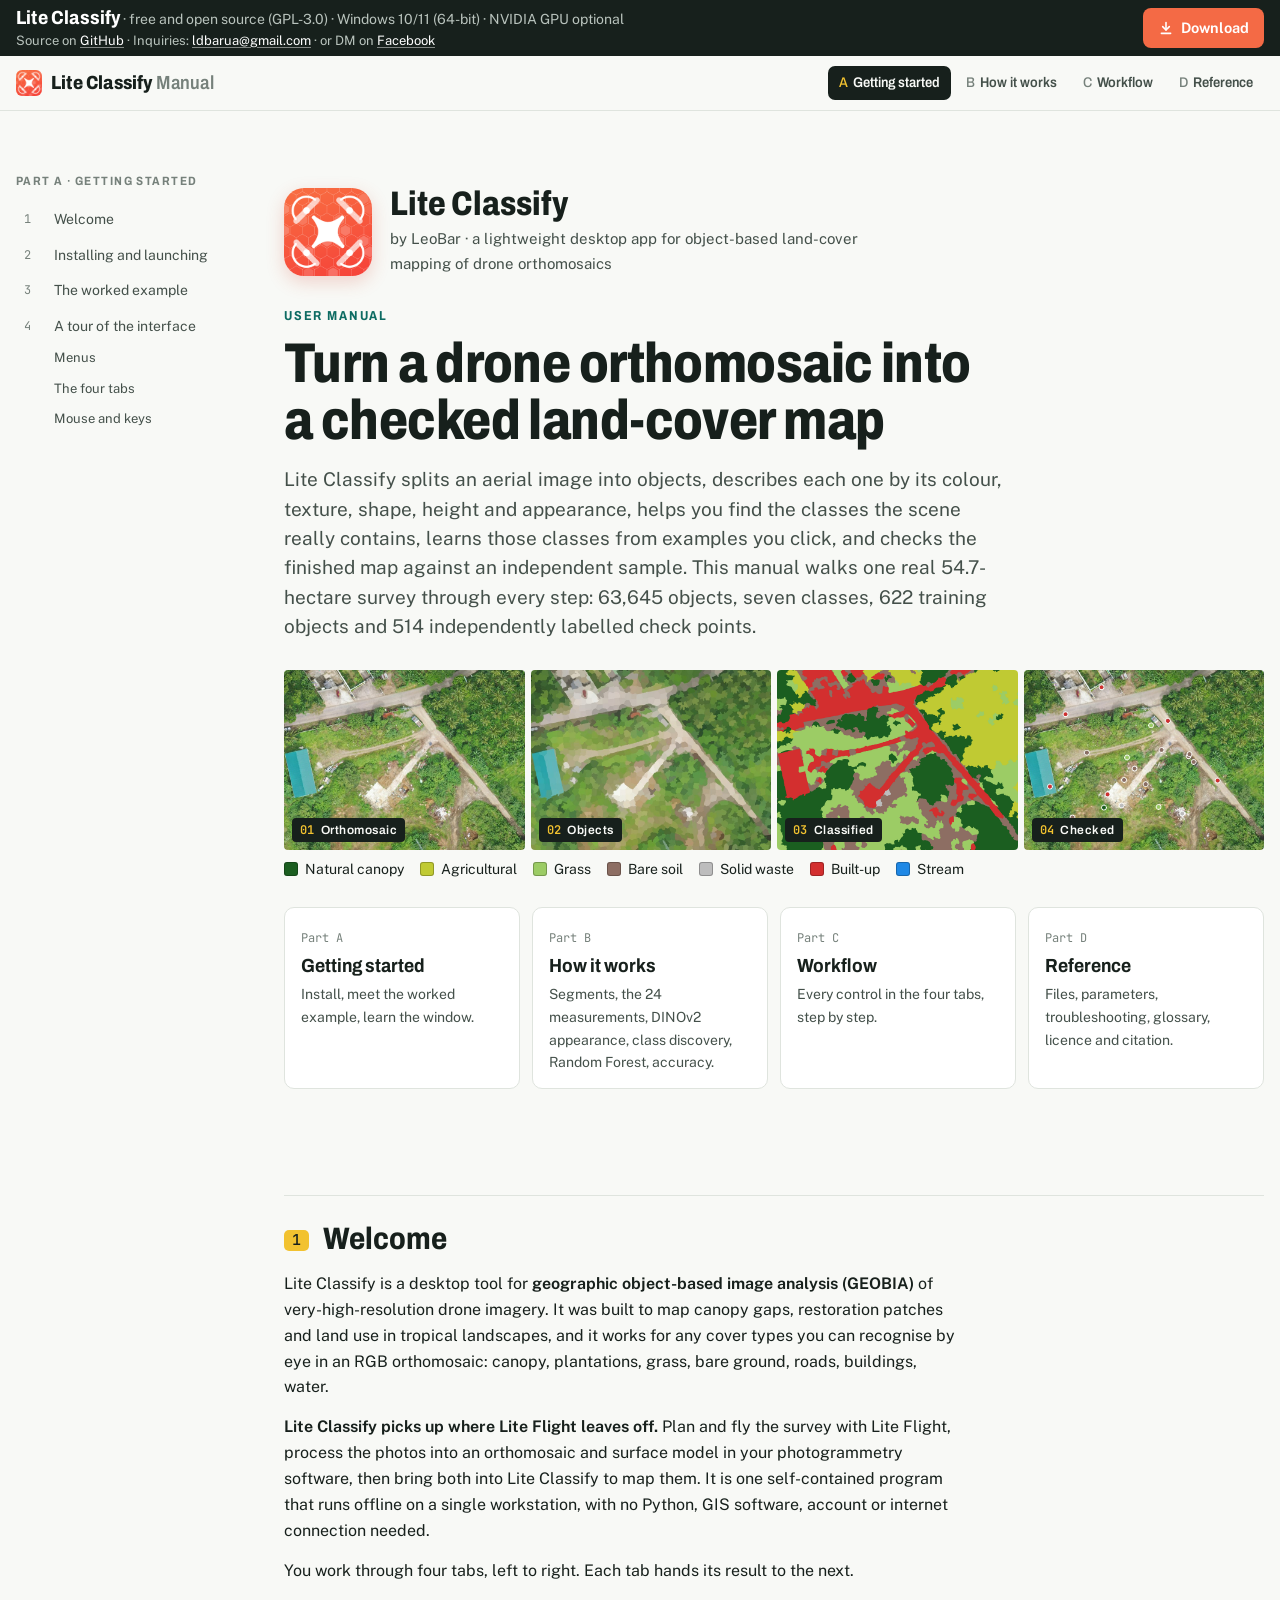
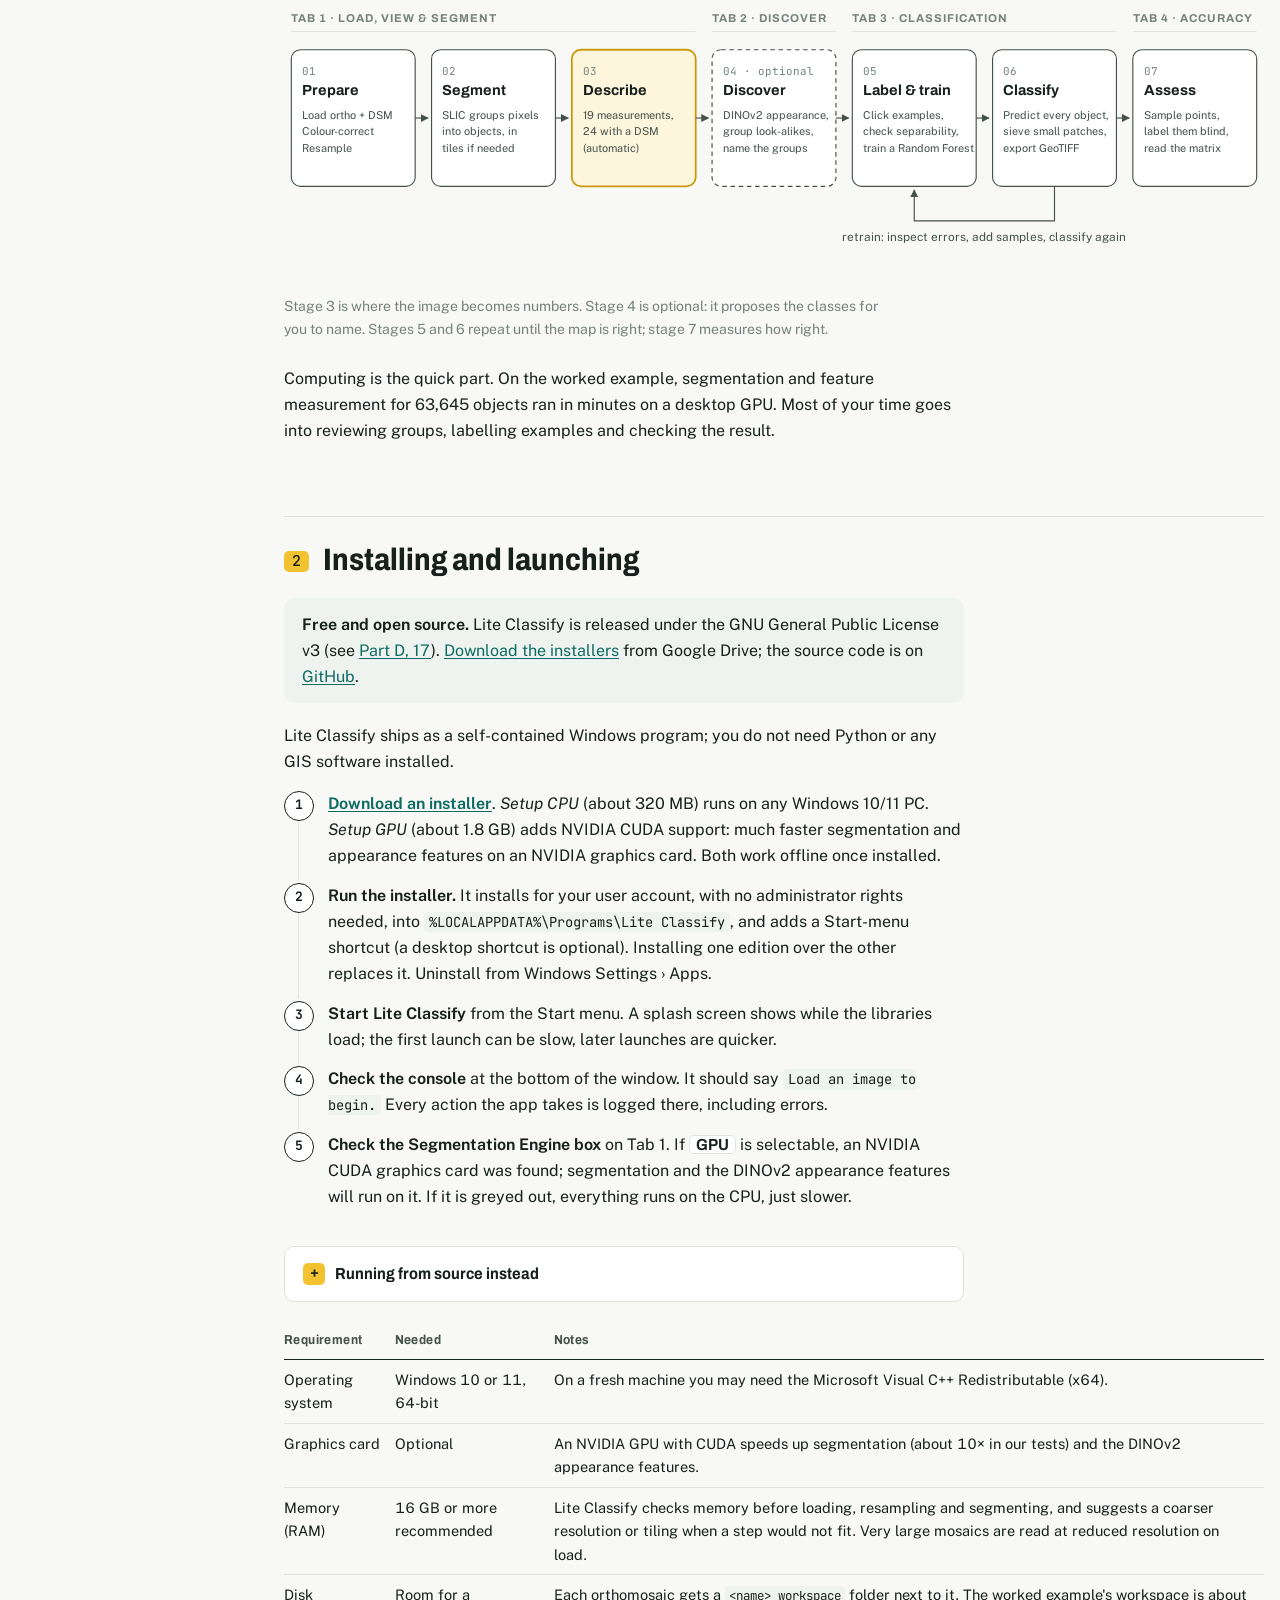
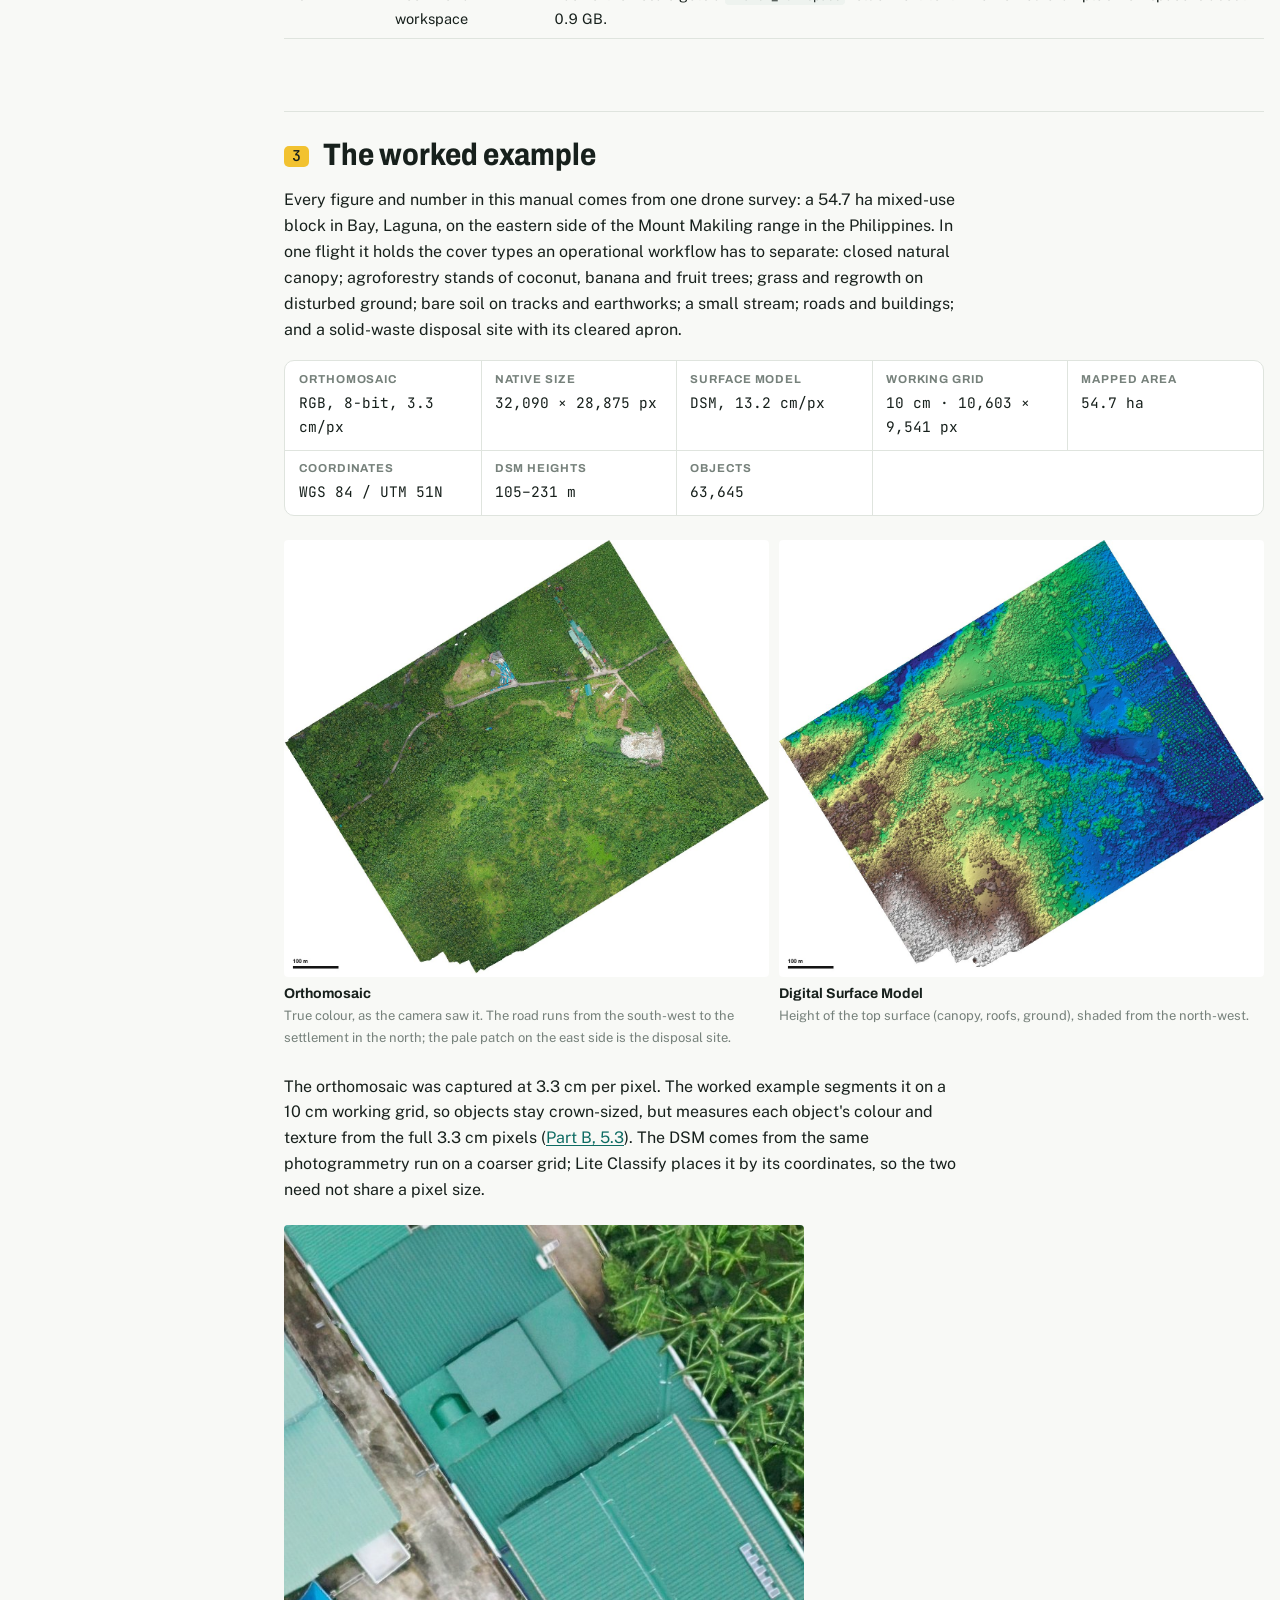
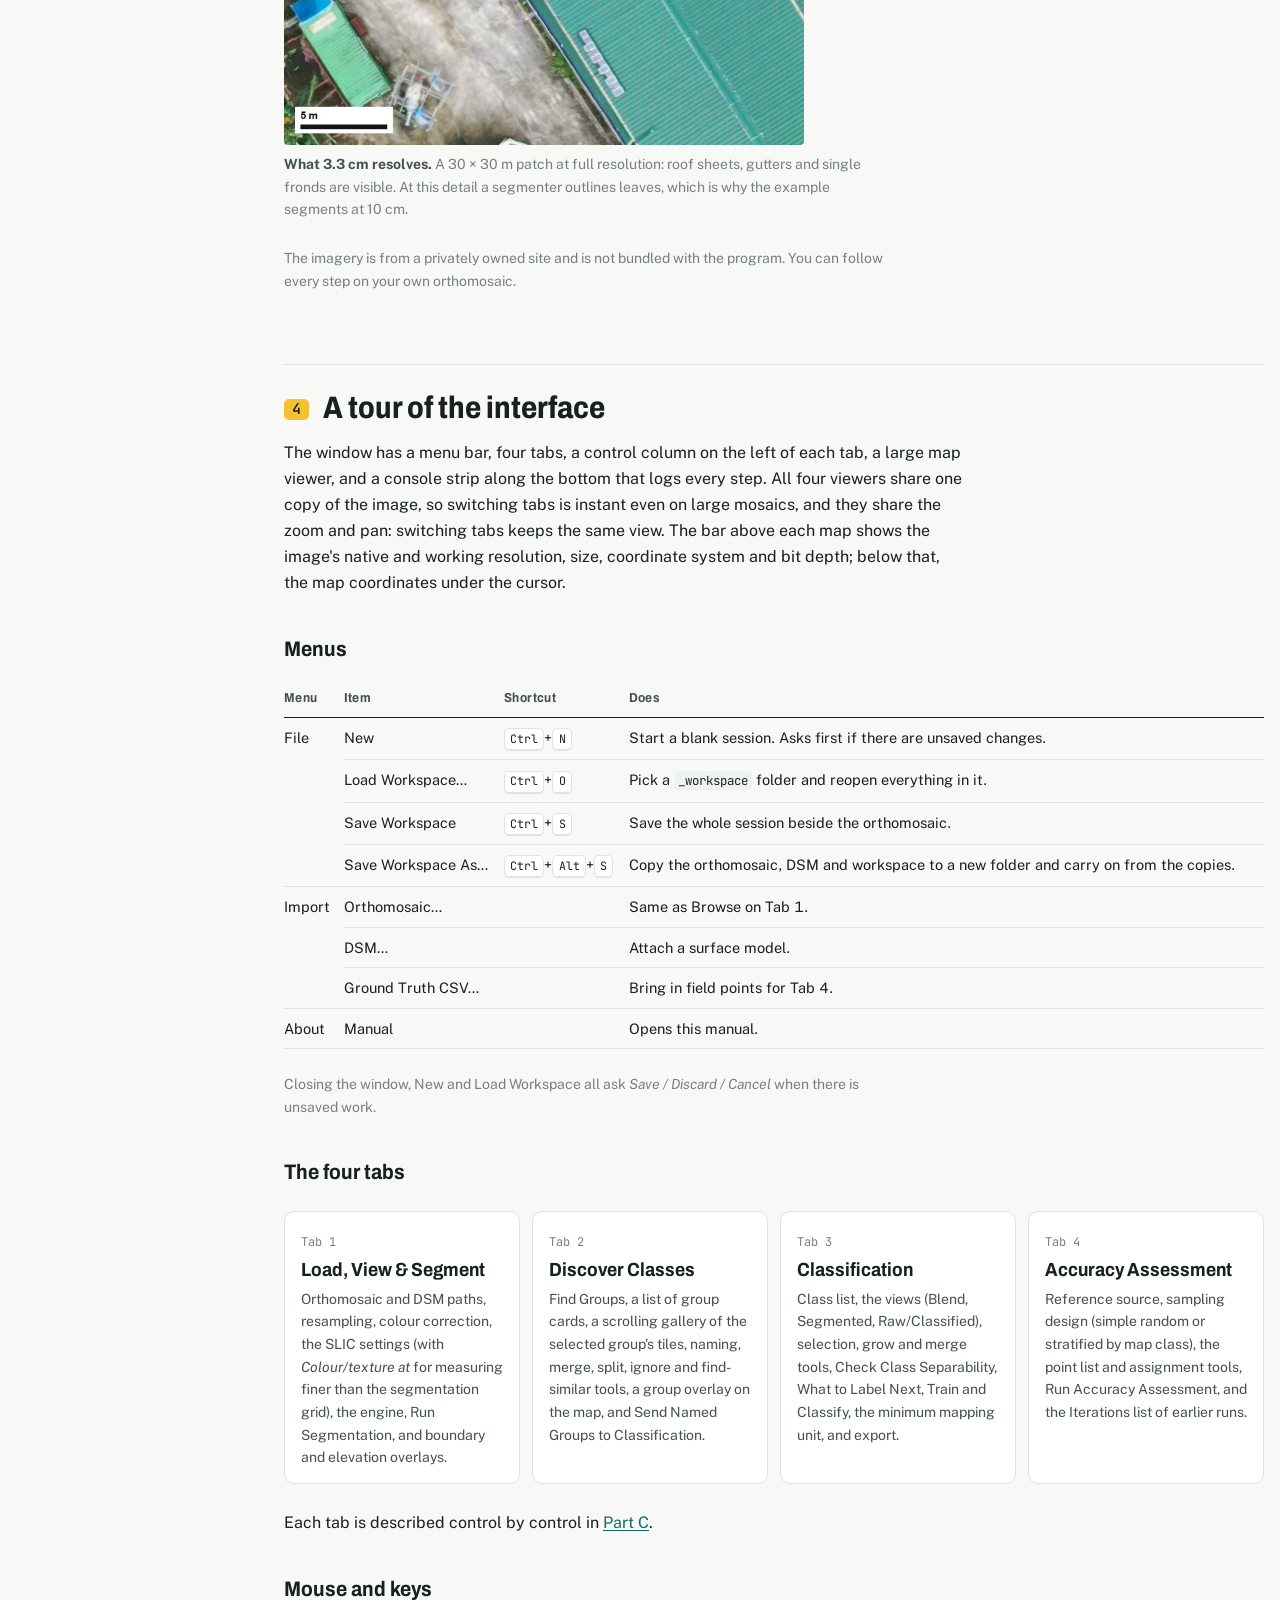
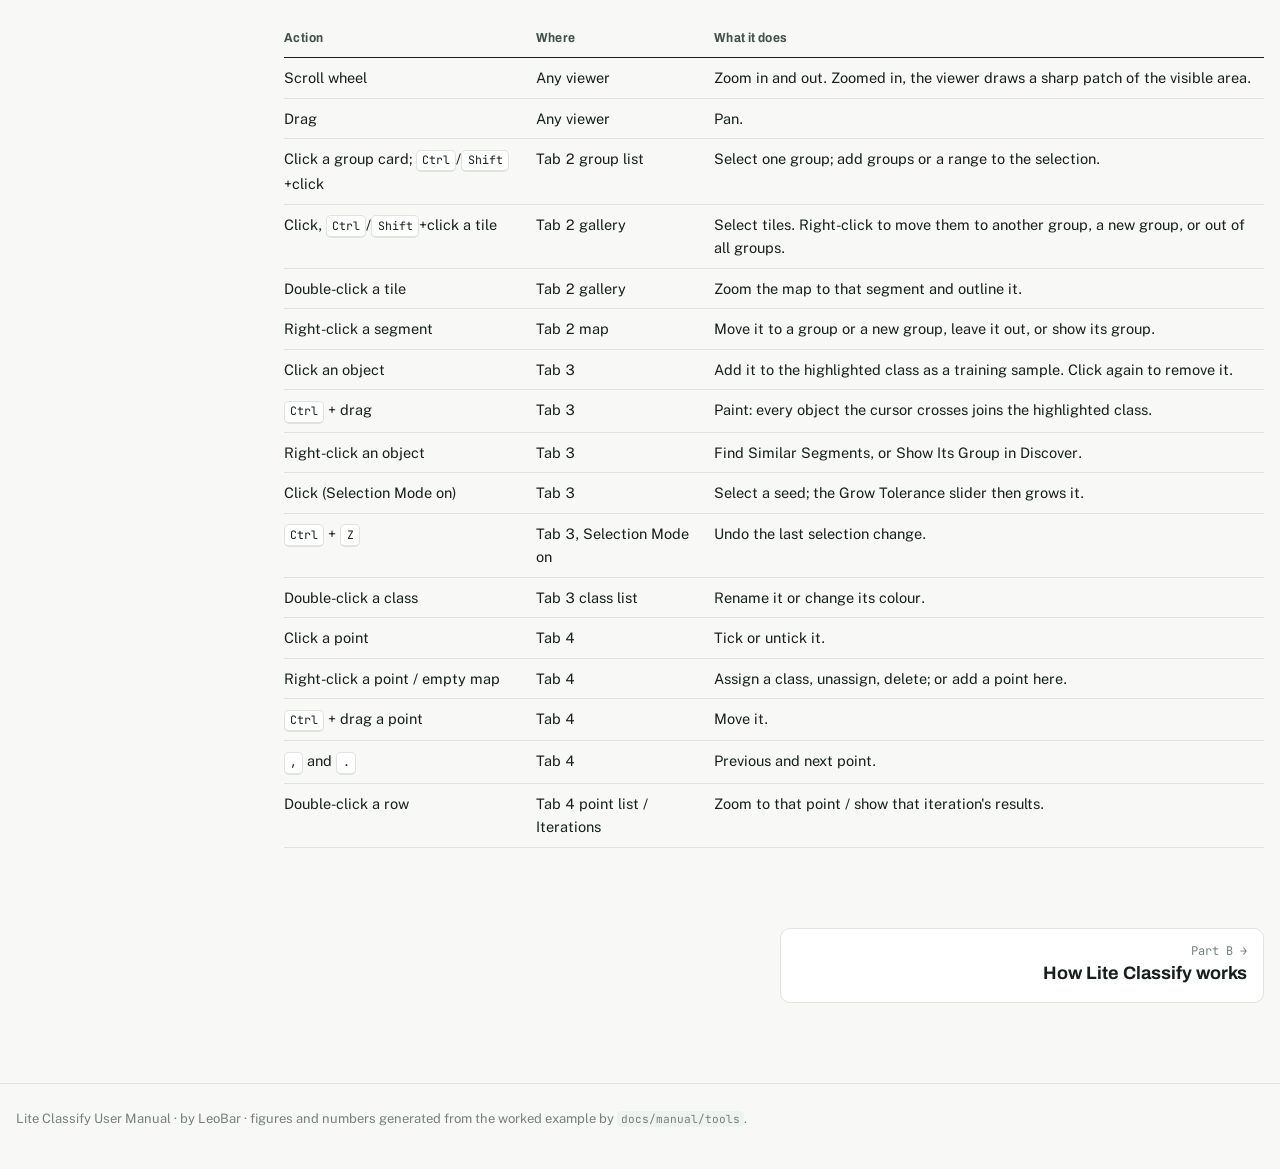
==== commit f4edc65b: "Manual and README: download links for the 1.0 release Replace "coming soon" with the Google Drive in" ====
--- a/docs/manual/index.html
+++ b/docs/manual/index.html
@@ -16,10 +16,10 @@
   <div class="getbar">
     <div class="getbar-in">
       <div class="getbar-id">
-        <p><b>Lite Classify</b> <span>· open-source release coming soon · Windows 10/11 (64-bit) · NVIDIA GPU optional</span></p>
-        <p class="getbar-contact">Inquiries: <a href="mailto:ldbarua@gmail.com">ldbarua@gmail.com</a><span class="sep"> · </span>or DM on <a href="https://www.facebook.com/leonardo.barua" target="_blank" rel="noopener">Facebook</a></p>
+        <p><b>Lite Classify</b> <span>· free and open source (GPL-3.0) · Windows 10/11 (64-bit) · NVIDIA GPU optional</span></p>
+        <p class="getbar-contact">Source on <a href="https://github.com/leobarua/liteclassify" target="_blank" rel="noopener" data-goatcounter-click="github-source" data-goatcounter-title="Lite Classify source on GitHub">GitHub</a><span class="sep"> · </span>Inquiries: <a href="mailto:ldbarua@gmail.com">ldbarua@gmail.com</a><span class="sep"> · </span>or DM on <a href="https://www.facebook.com/leonardo.barua" target="_blank" rel="noopener">Facebook</a></p>
       </div>
-      <span class="getbar-soon" role="status"><svg viewBox="0 0 24 24" fill="none" stroke="currentColor" stroke-width="2.4" stroke-linecap="round" stroke-linejoin="round" aria-hidden="true"><circle cx="12" cy="12" r="9"/><path d="M12 7v5l3 2"/></svg>Coming soon</span>
+      <a class="getbar-btn" href="https://drive.google.com/drive/folders/1PlURwlrhm_sJizCj98tNTSS8trRVmhcu?usp=drive_link" target="_blank" rel="noopener" data-goatcounter-click="download-installers" data-goatcounter-title="Download Lite Classify installers (Google Drive)"><svg viewBox="0 0 24 24" fill="none" stroke="currentColor" stroke-width="2.4" stroke-linecap="round" stroke-linejoin="round" aria-hidden="true"><path d="M12 4v11"/><path d="M7 10l5 5 5-5"/><path d="M5 20h14"/></svg>Download</a>
     </div>
   </div>
   <div class="topbar-inner">
@@ -144,17 +144,17 @@
 <p>Computing is the quick part. On the worked example, segmentation and feature measurement for <span data-d="segmentation.segments" data-fmt="int"></span> objects ran in minutes on a desktop GPU. Most of your time goes into reviewing groups, labelling examples and checking the result.</p>
 
 <h2 id="install"><span class="num">2</span>Installing and launching</h2>
-<div class="note"><p><strong>Coming soon.</strong> Lite Classify will be released as free, open-source software under the GNU General Public License v3 (see <a href="reference.html#licence">Part D, 17</a>). The program and its source code are not available for download yet; this page describes how installation will work. For early access, write to <a href="mailto:ldbarua@gmail.com">ldbarua@gmail.com</a>.</p></div>
+<div class="note"><p><strong>Free and open source.</strong> Lite Classify is released under the GNU General Public License v3 (see <a href="reference.html#licence">Part D, 17</a>). <a href="https://drive.google.com/drive/folders/1PlURwlrhm_sJizCj98tNTSS8trRVmhcu?usp=drive_link" target="_blank" rel="noopener" data-goatcounter-click="download-installers" data-goatcounter-title="Download Lite Classify installers (Google Drive)">Download the installers</a> from Google Drive; the source code is on <a href="https://github.com/leobarua/liteclassify" target="_blank" rel="noopener" data-goatcounter-click="github-source" data-goatcounter-title="Lite Classify source on GitHub">GitHub</a>.</p></div>
 <p>Lite Classify ships as a self-contained Windows program; you do not need Python or any GIS software installed.</p>
 <ol class="steps">
-  <li><strong>Download an installer</strong> (available at release). <em>Setup CPU</em> (about 300 MB) runs on any Windows 10/11 PC. <em>Setup GPU</em> (about 1.7 GB) adds NVIDIA CUDA support: much faster segmentation and appearance features on an NVIDIA graphics card. Both work offline once installed.</li>
+  <li><strong><a href="https://drive.google.com/drive/folders/1PlURwlrhm_sJizCj98tNTSS8trRVmhcu?usp=drive_link" target="_blank" rel="noopener" data-goatcounter-click="download-installers" data-goatcounter-title="Download Lite Classify installers (Google Drive)">Download an installer</a></strong>. <em>Setup CPU</em> (about 320 MB) runs on any Windows 10/11 PC. <em>Setup GPU</em> (about 1.8 GB) adds NVIDIA CUDA support: much faster segmentation and appearance features on an NVIDIA graphics card. Both work offline once installed.</li>
   <li><strong>Run the installer.</strong> It installs for your user account, with no administrator rights needed, into <code>%LOCALAPPDATA%\Programs\Lite Classify</code>, and adds a Start-menu shortcut (a desktop shortcut is optional). Installing one edition over the other replaces it. Uninstall from Windows Settings › Apps.</li>
   <li><strong>Start Lite Classify</strong> from the Start menu. A splash screen shows while the libraries load; the first launch can be slow, later launches are quicker.</li>
   <li><strong>Check the console</strong> at the bottom of the window. It should say <code>Load an image to begin.</code> Every action the app takes is logged there, including errors.</li>
   <li><strong>Check the Segmentation Engine box</strong> on Tab 1. If <span class="ui">GPU</span> is selectable, an NVIDIA CUDA graphics card was found; segmentation and the DINOv2 appearance features will run on it. If it is greyed out, everything runs on the CPU, just slower.</li>
 </ol>
 <details class="why"><summary>Running from source instead</summary>
-<p>Once the source is published: clone the repository, create a Python 3.13 environment (<code>python -m venv .venv</code>), run <code>pip install -r requirements.txt</code>, then <code>python liteclassify.py</code>. The requirements pull the CUDA 12.4 build of PyTorch; on a machine without an NVIDIA GPU, follow the note at the top of <code>requirements.txt</code>. The DINOv2 weights (<code>dinov2_vits14_pretrain.pth</code>, about 85 MB) are downloaded once on first use, or read from a <code>models</code> folder beside the code. Close the app before upgrading packages: Windows locks loaded libraries.</p>
+<p>Clone the <a href="https://github.com/leobarua/liteclassify" target="_blank" rel="noopener" data-goatcounter-click="github-source" data-goatcounter-title="Lite Classify source on GitHub">repository</a>, create a Python 3.13 environment (<code>python -m venv .venv</code>), run <code>pip install -r requirements.txt</code>, then <code>python liteclassify.py</code>. The requirements pull the CUDA 12.4 build of PyTorch; on a machine without an NVIDIA GPU, use <code>requirements-cpu.txt</code> instead. The DINOv2 weights (<code>dinov2_vits14_pretrain.pth</code>, about 85 MB) are downloaded once on first use, or read from a <code>models</code> folder beside the code. Close the app before upgrading packages: Windows locks loaded libraries.</p>
 </details>
 <div class="table-wrap"><table>
   <thead><tr><th>Requirement</th><th>Needed</th><th>Notes</th></tr></thead>
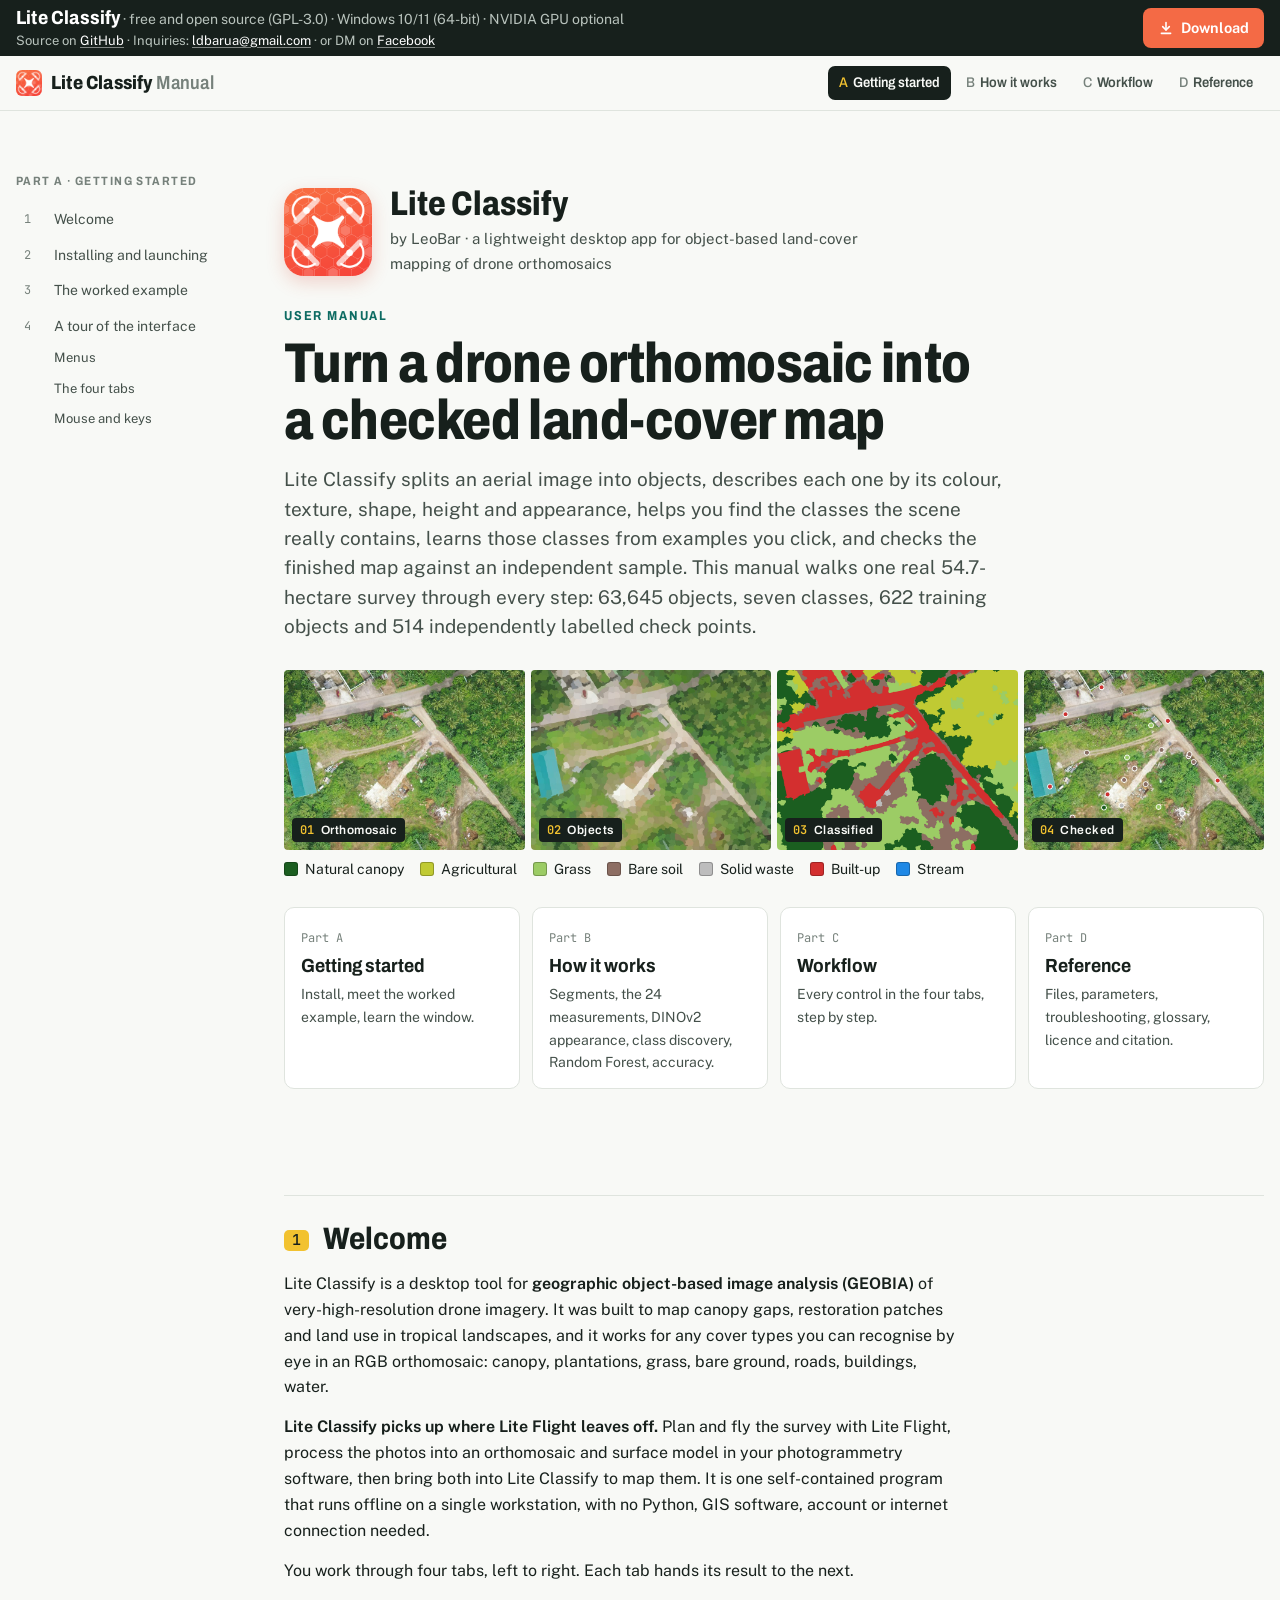
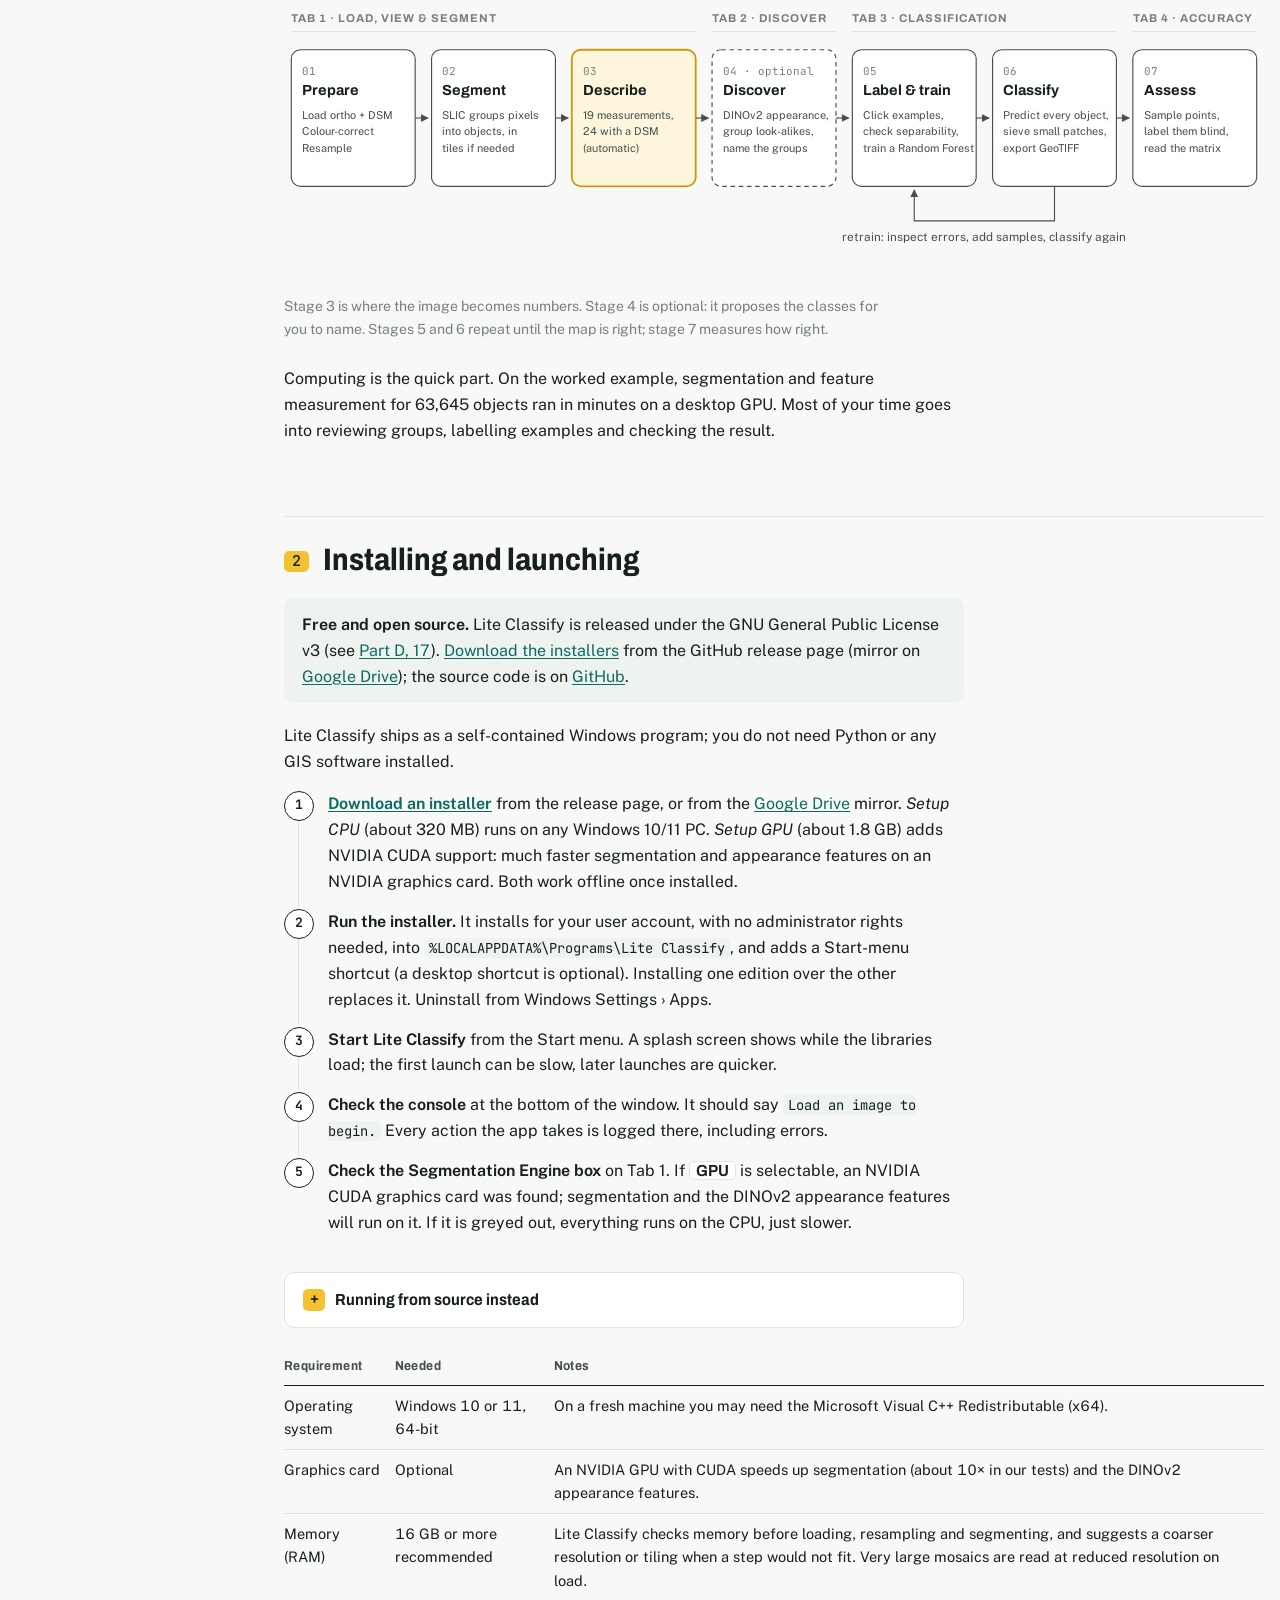
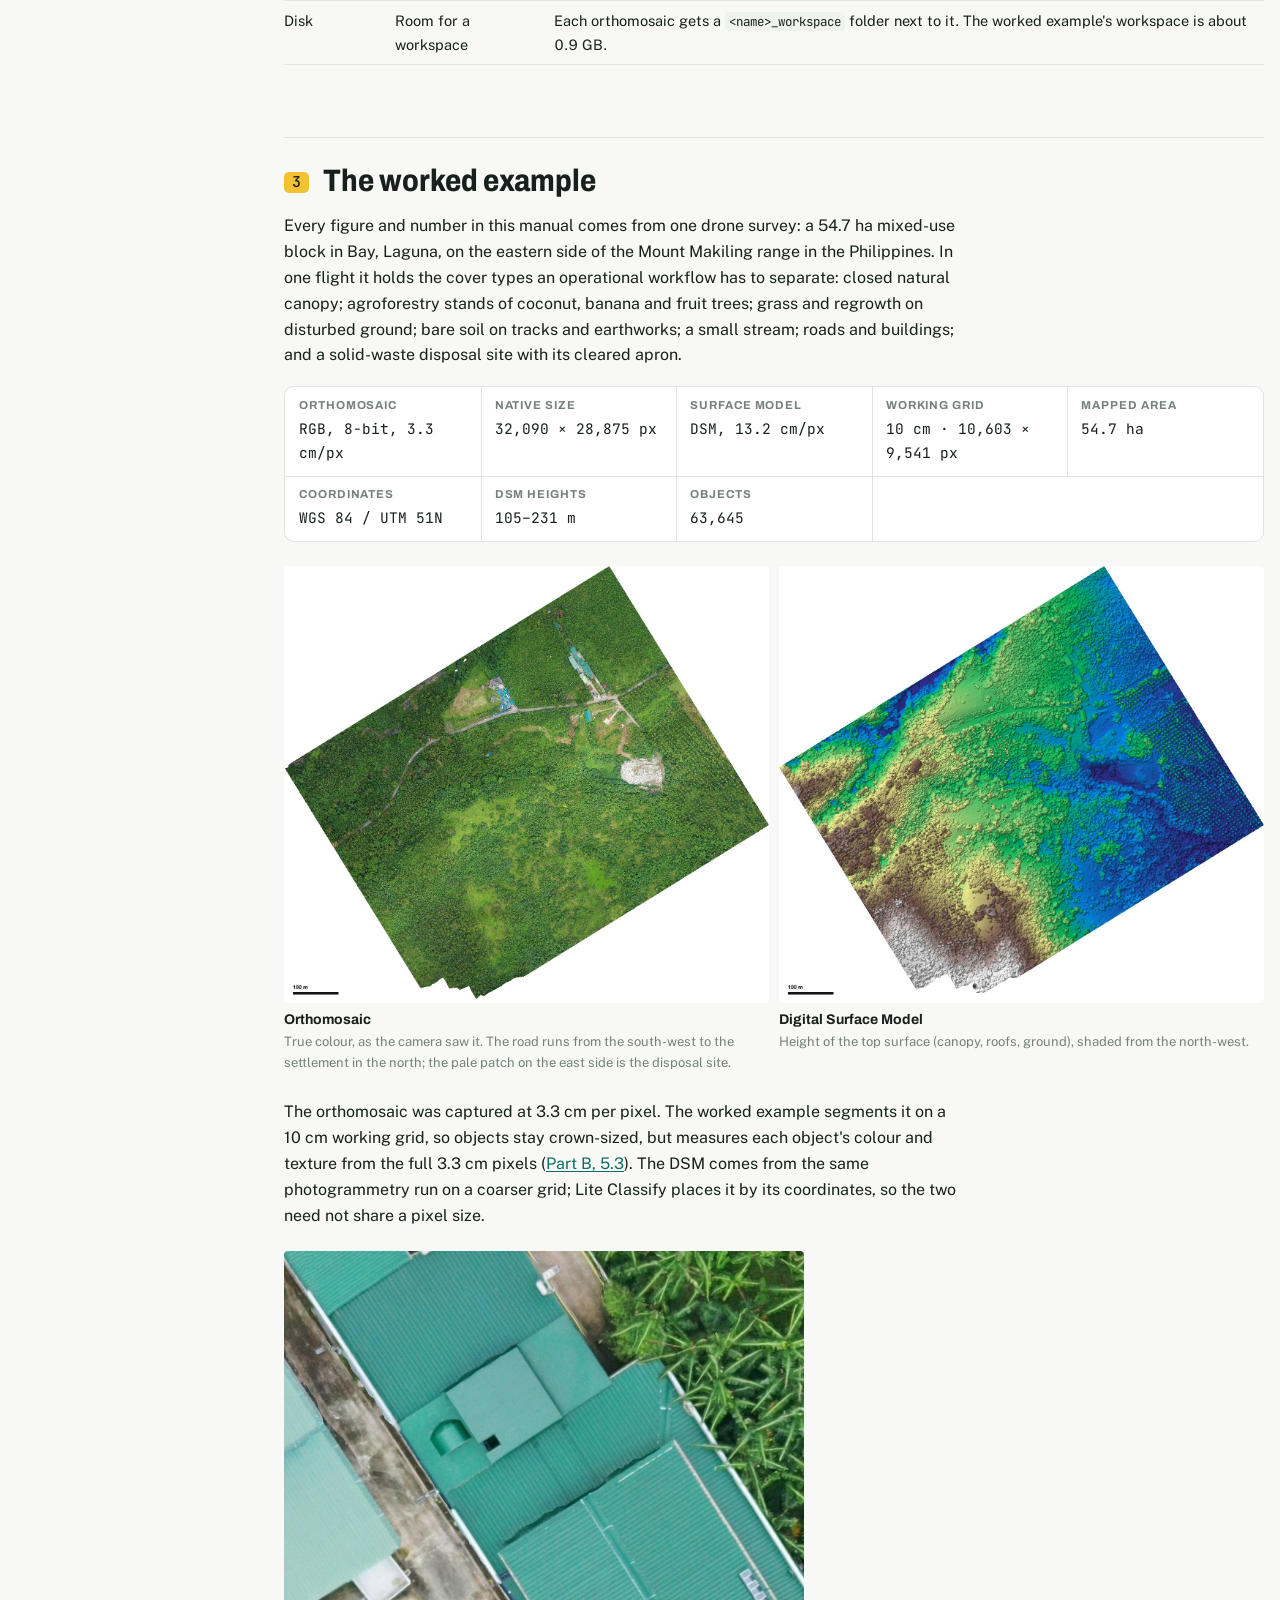
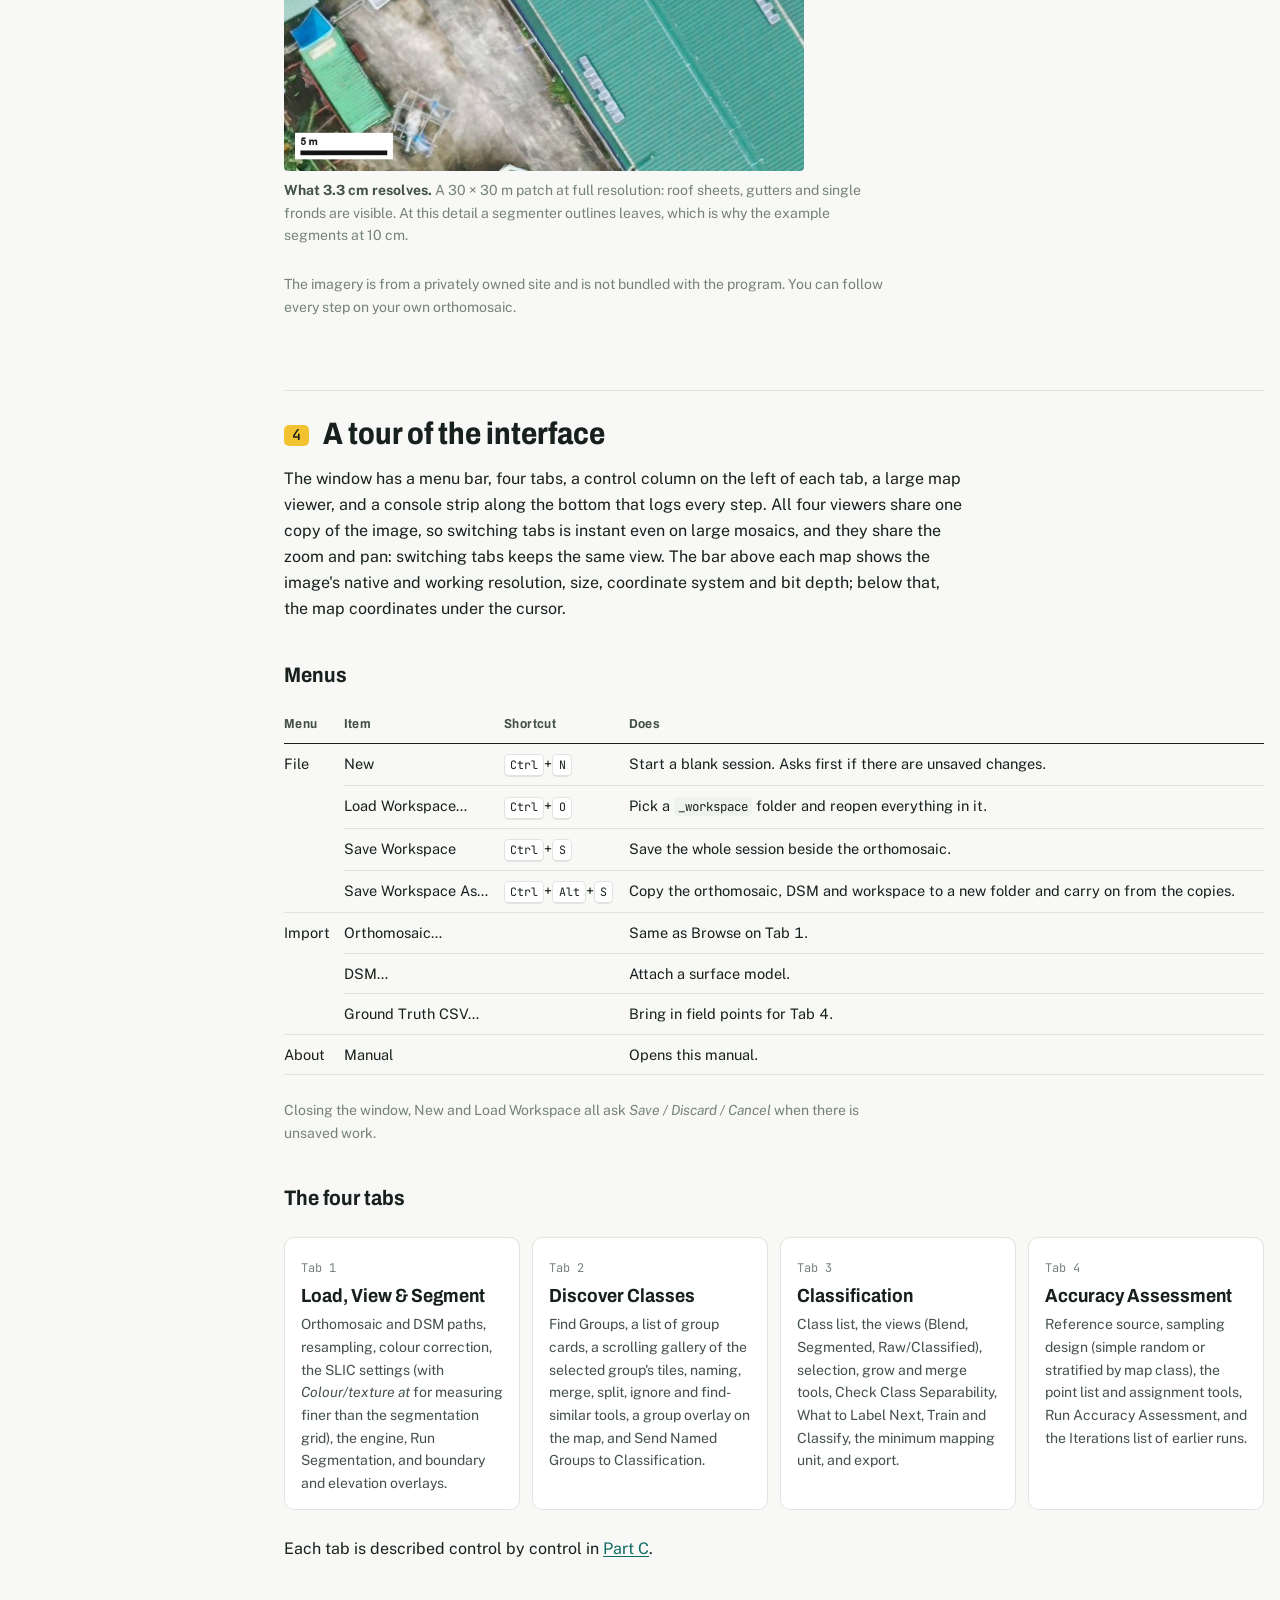
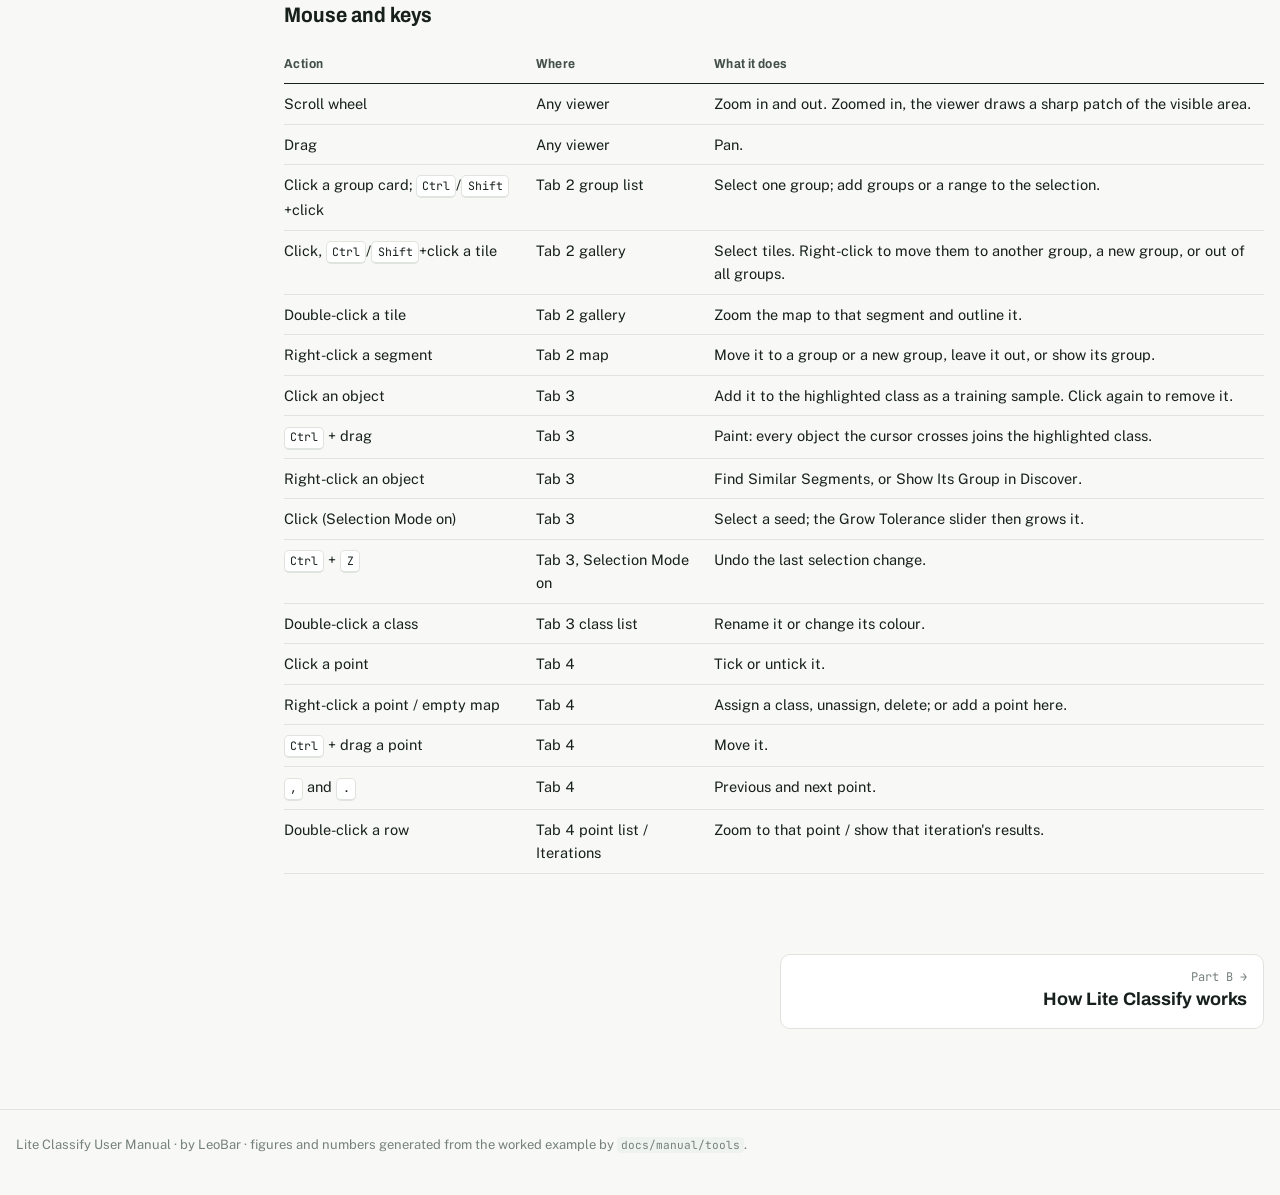
==== commit bfb61037: "Download links: GitHub release page, Google Drive as mirror Co-Authored-By: Claude Opus 5.5 <noreply" ====
--- a/docs/manual/index.html
+++ b/docs/manual/index.html
@@ -19,7 +19,7 @@
         <p><b>Lite Classify</b> <span>· free and open source (GPL-3.0) · Windows 10/11 (64-bit) · NVIDIA GPU optional</span></p>
         <p class="getbar-contact">Source on <a href="https://github.com/leobarua/liteclassify" target="_blank" rel="noopener" data-goatcounter-click="github-source" data-goatcounter-title="Lite Classify source on GitHub">GitHub</a><span class="sep"> · </span>Inquiries: <a href="mailto:ldbarua@gmail.com">ldbarua@gmail.com</a><span class="sep"> · </span>or DM on <a href="https://www.facebook.com/leonardo.barua" target="_blank" rel="noopener">Facebook</a></p>
       </div>
-      <a class="getbar-btn" href="https://drive.google.com/drive/folders/1PlURwlrhm_sJizCj98tNTSS8trRVmhcu?usp=drive_link" target="_blank" rel="noopener" data-goatcounter-click="download-installers" data-goatcounter-title="Download Lite Classify installers (Google Drive)"><svg viewBox="0 0 24 24" fill="none" stroke="currentColor" stroke-width="2.4" stroke-linecap="round" stroke-linejoin="round" aria-hidden="true"><path d="M12 4v11"/><path d="M7 10l5 5 5-5"/><path d="M5 20h14"/></svg>Download</a>
+      <a class="getbar-btn" href="https://github.com/leobarua/liteclassify/releases/latest" target="_blank" rel="noopener" data-goatcounter-click="download-installers" data-goatcounter-title="Download Lite Classify installers (GitHub release)"><svg viewBox="0 0 24 24" fill="none" stroke="currentColor" stroke-width="2.4" stroke-linecap="round" stroke-linejoin="round" aria-hidden="true"><path d="M12 4v11"/><path d="M7 10l5 5 5-5"/><path d="M5 20h14"/></svg>Download</a>
     </div>
   </div>
   <div class="topbar-inner">
@@ -144,10 +144,10 @@
 <p>Computing is the quick part. On the worked example, segmentation and feature measurement for <span data-d="segmentation.segments" data-fmt="int"></span> objects ran in minutes on a desktop GPU. Most of your time goes into reviewing groups, labelling examples and checking the result.</p>
 
 <h2 id="install"><span class="num">2</span>Installing and launching</h2>
-<div class="note"><p><strong>Free and open source.</strong> Lite Classify is released under the GNU General Public License v3 (see <a href="reference.html#licence">Part D, 17</a>). <a href="https://drive.google.com/drive/folders/1PlURwlrhm_sJizCj98tNTSS8trRVmhcu?usp=drive_link" target="_blank" rel="noopener" data-goatcounter-click="download-installers" data-goatcounter-title="Download Lite Classify installers (Google Drive)">Download the installers</a> from Google Drive; the source code is on <a href="https://github.com/leobarua/liteclassify" target="_blank" rel="noopener" data-goatcounter-click="github-source" data-goatcounter-title="Lite Classify source on GitHub">GitHub</a>.</p></div>
+<div class="note"><p><strong>Free and open source.</strong> Lite Classify is released under the GNU General Public License v3 (see <a href="reference.html#licence">Part D, 17</a>). <a href="https://github.com/leobarua/liteclassify/releases/latest" target="_blank" rel="noopener" data-goatcounter-click="download-installers" data-goatcounter-title="Download Lite Classify installers (GitHub release)">Download the installers</a> from the GitHub release page (mirror on <a href="https://drive.google.com/drive/folders/1PlURwlrhm_sJizCj98tNTSS8trRVmhcu?usp=drive_link" target="_blank" rel="noopener" data-goatcounter-click="download-mirror" data-goatcounter-title="Download Lite Classify installers (Google Drive mirror)">Google Drive</a>); the source code is on <a href="https://github.com/leobarua/liteclassify" target="_blank" rel="noopener" data-goatcounter-click="github-source" data-goatcounter-title="Lite Classify source on GitHub">GitHub</a>.</p></div>
 <p>Lite Classify ships as a self-contained Windows program; you do not need Python or any GIS software installed.</p>
 <ol class="steps">
-  <li><strong><a href="https://drive.google.com/drive/folders/1PlURwlrhm_sJizCj98tNTSS8trRVmhcu?usp=drive_link" target="_blank" rel="noopener" data-goatcounter-click="download-installers" data-goatcounter-title="Download Lite Classify installers (Google Drive)">Download an installer</a></strong>. <em>Setup CPU</em> (about 320 MB) runs on any Windows 10/11 PC. <em>Setup GPU</em> (about 1.8 GB) adds NVIDIA CUDA support: much faster segmentation and appearance features on an NVIDIA graphics card. Both work offline once installed.</li>
+  <li><strong><a href="https://github.com/leobarua/liteclassify/releases/latest" target="_blank" rel="noopener" data-goatcounter-click="download-installers" data-goatcounter-title="Download Lite Classify installers (GitHub release)">Download an installer</a></strong> from the release page, or from the <a href="https://drive.google.com/drive/folders/1PlURwlrhm_sJizCj98tNTSS8trRVmhcu?usp=drive_link" target="_blank" rel="noopener" data-goatcounter-click="download-mirror" data-goatcounter-title="Download Lite Classify installers (Google Drive mirror)">Google Drive</a> mirror. <em>Setup CPU</em> (about 320 MB) runs on any Windows 10/11 PC. <em>Setup GPU</em> (about 1.8 GB) adds NVIDIA CUDA support: much faster segmentation and appearance features on an NVIDIA graphics card. Both work offline once installed.</li>
   <li><strong>Run the installer.</strong> It installs for your user account, with no administrator rights needed, into <code>%LOCALAPPDATA%\Programs\Lite Classify</code>, and adds a Start-menu shortcut (a desktop shortcut is optional). Installing one edition over the other replaces it. Uninstall from Windows Settings › Apps.</li>
   <li><strong>Start Lite Classify</strong> from the Start menu. A splash screen shows while the libraries load; the first launch can be slow, later launches are quicker.</li>
   <li><strong>Check the console</strong> at the bottom of the window. It should say <code>Load an image to begin.</code> Every action the app takes is logged there, including errors.</li>
--- a/docs/manual/manual.css
+++ b/docs/manual/manual.css
@@ -410,3 +410,6 @@
 .getbar-soon { display: inline-flex; align-items: center; gap: 7px; white-space: nowrap; padding: 8px 14px; border-radius: 8px;
   border: 1.5px solid #f2c230; color: #f2c230; font: 700 14px/1 var(--f-display); letter-spacing: .02em; }
 .getbar-soon svg { width: 16px; height: 16px; }
+
+/* citation block (Part D, 17) */
+.cite { margin: 0 0 1em; padding: 10px 14px; border-left: 3px solid var(--mark); background: var(--surface); overflow-wrap: anywhere; }
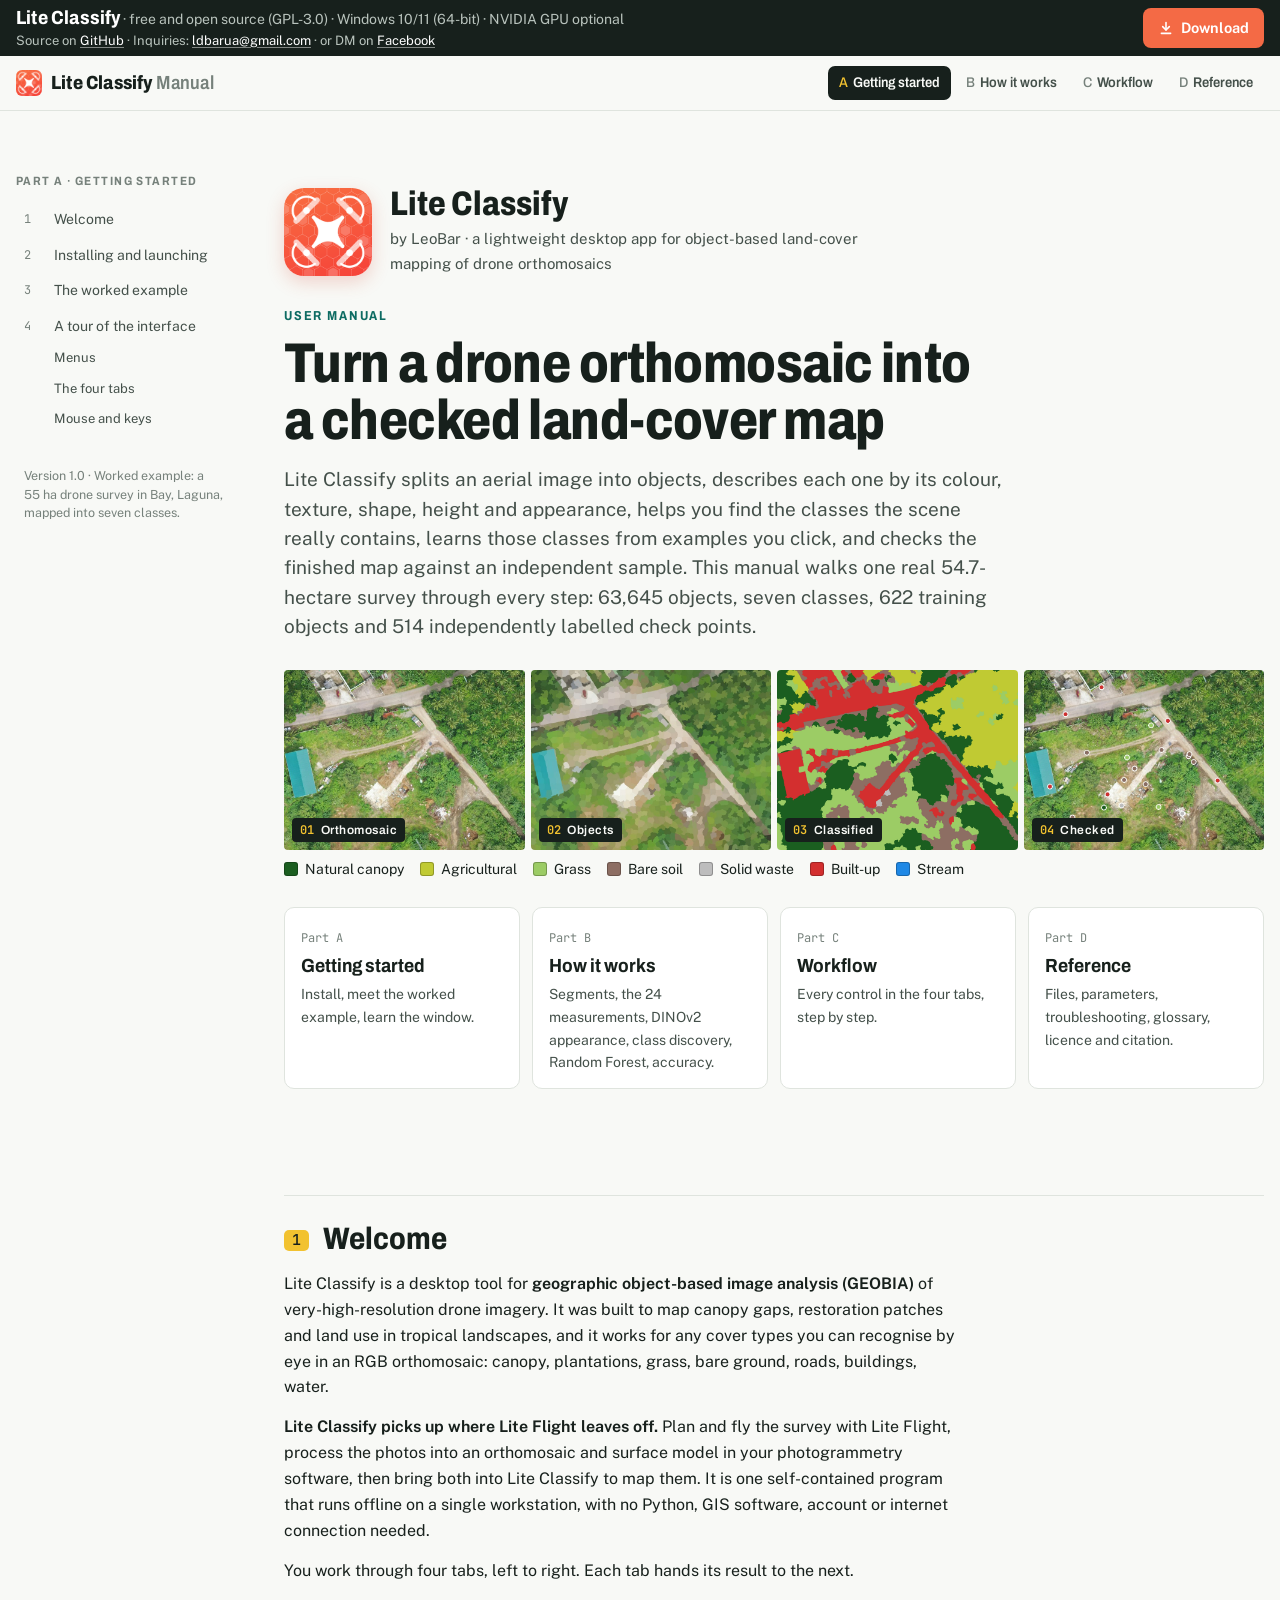
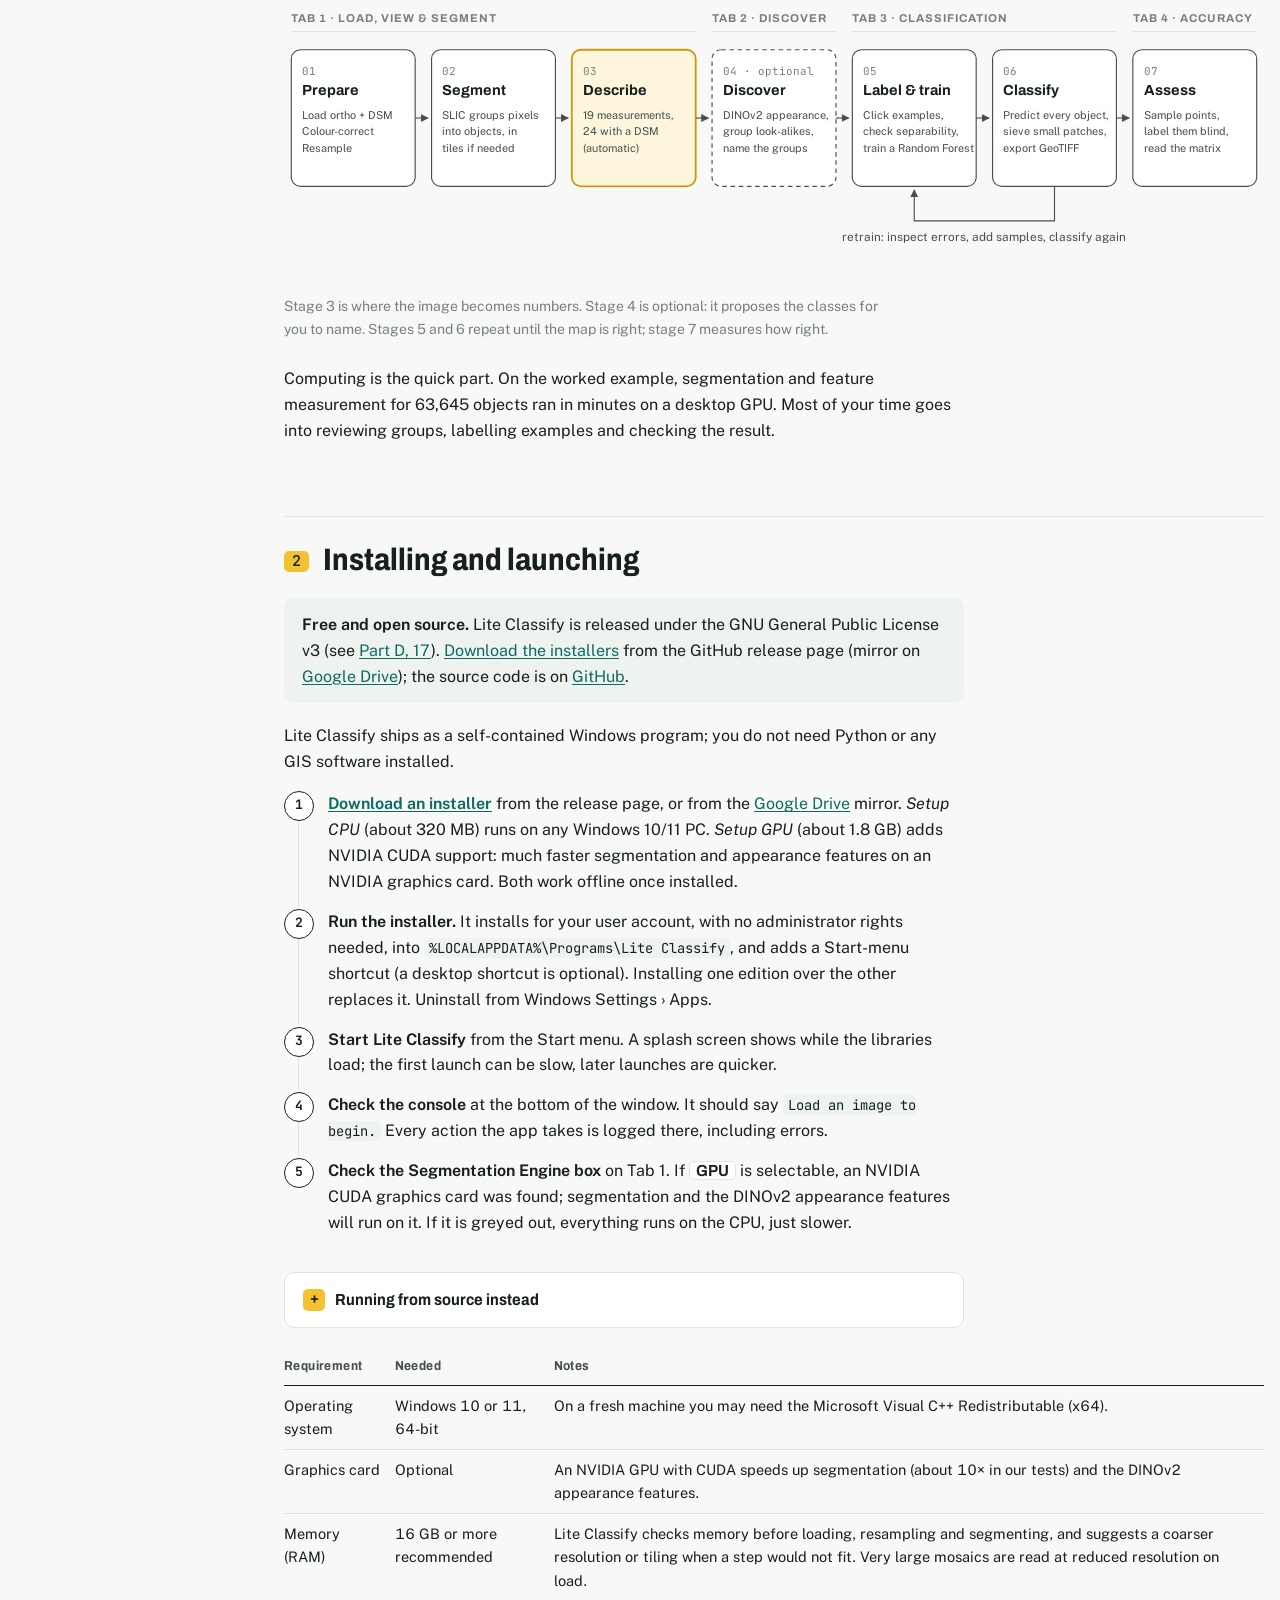
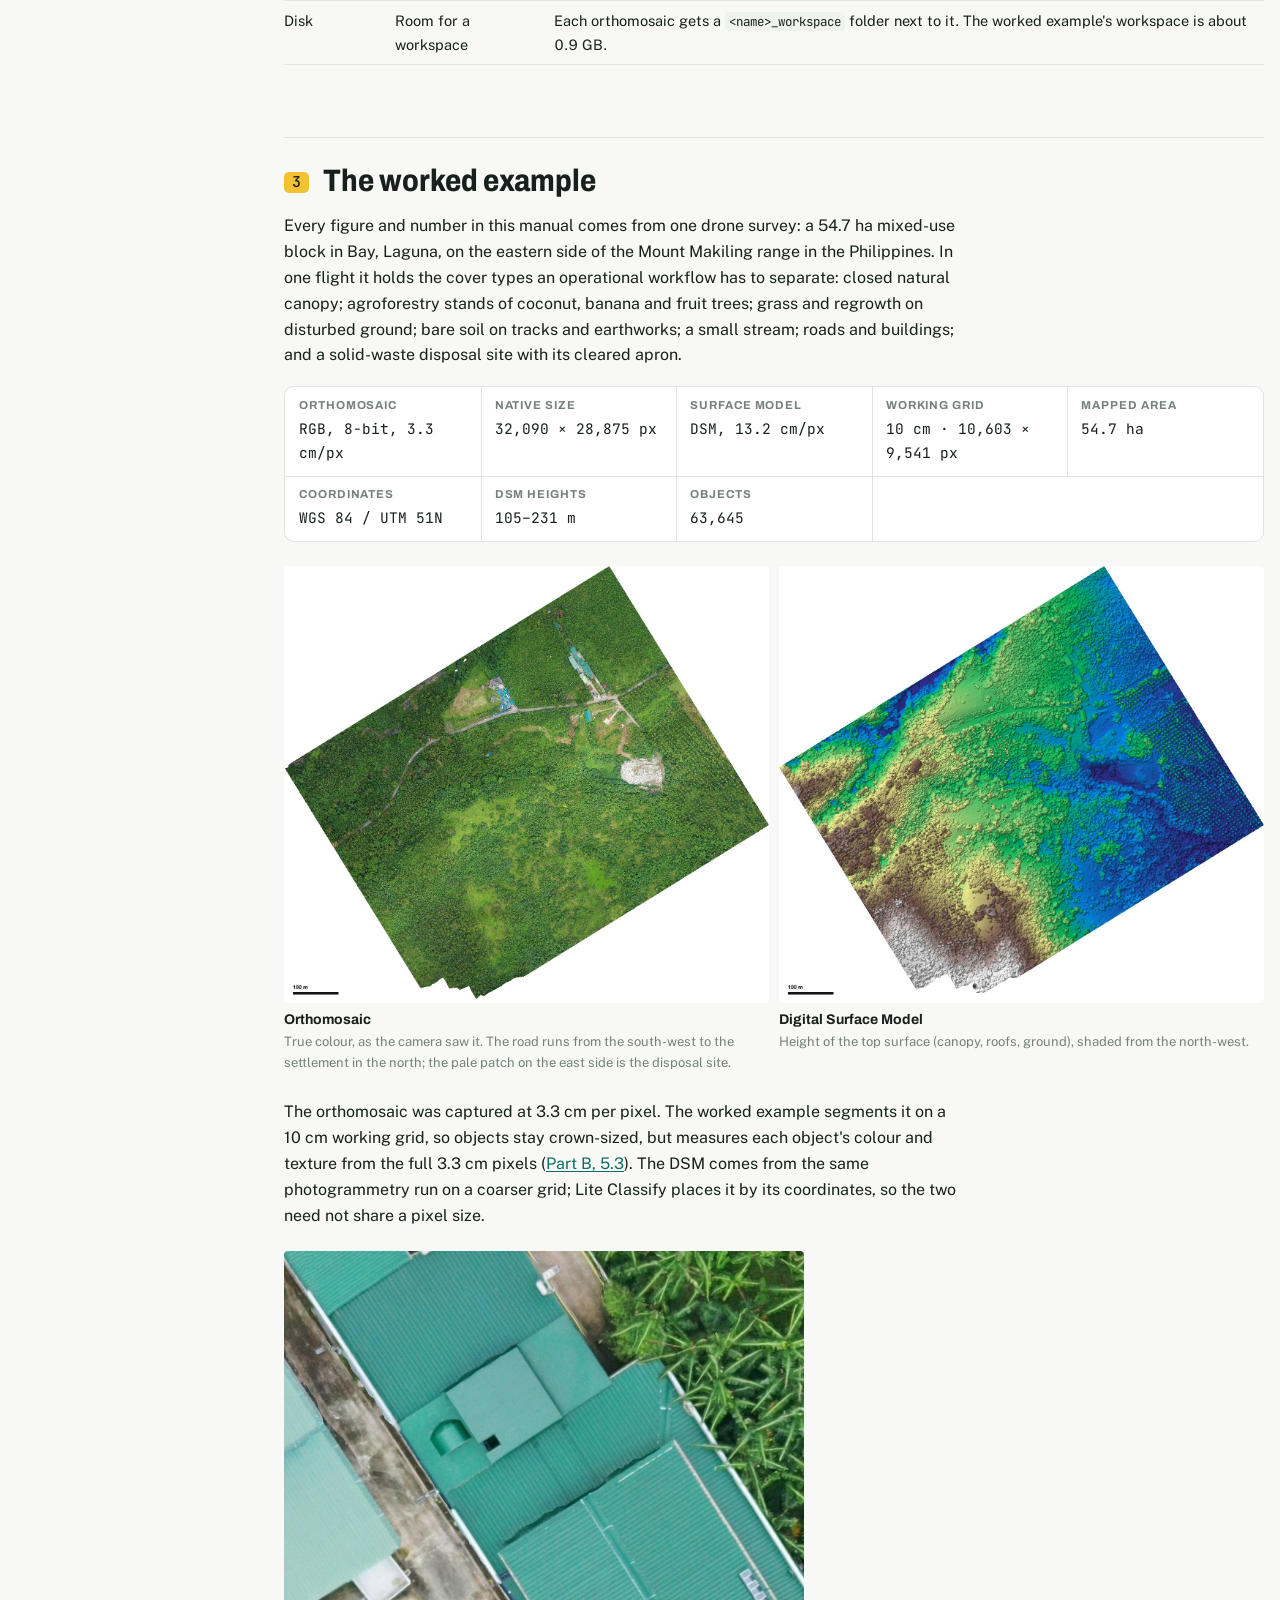
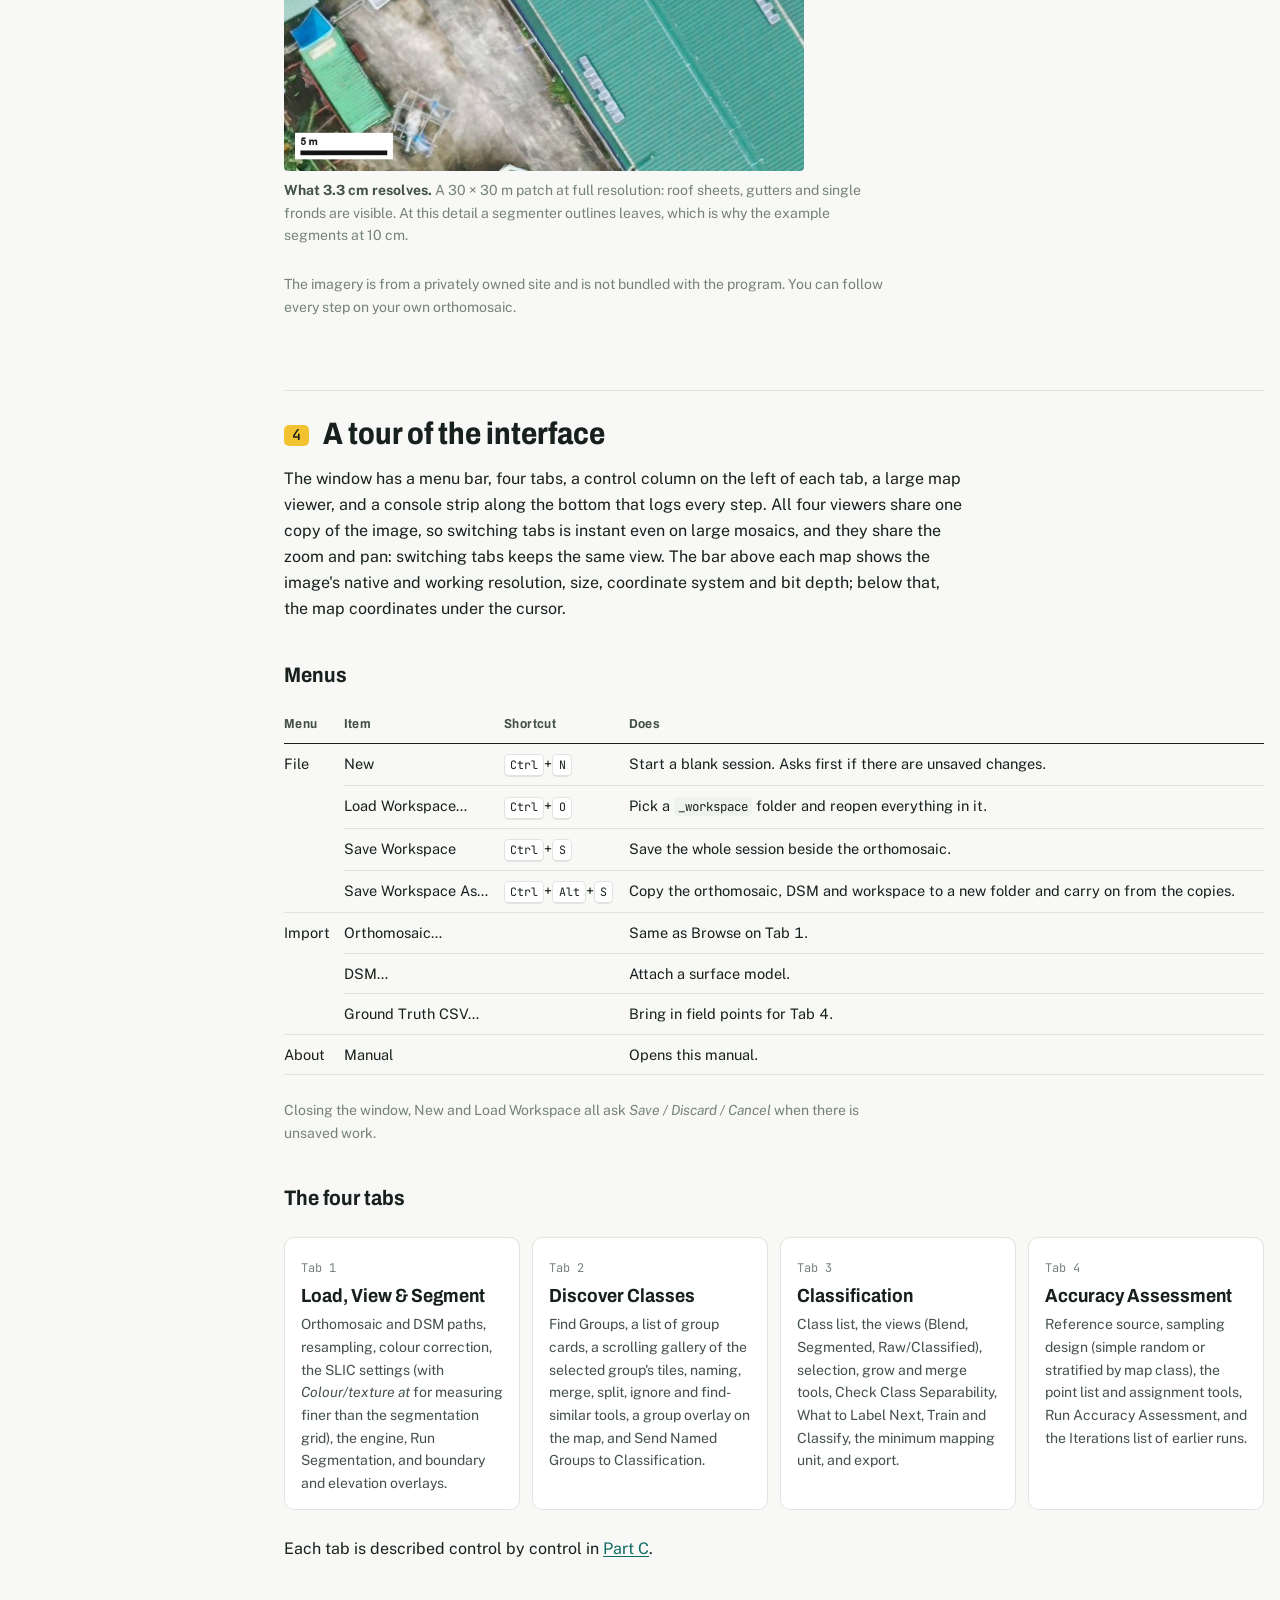
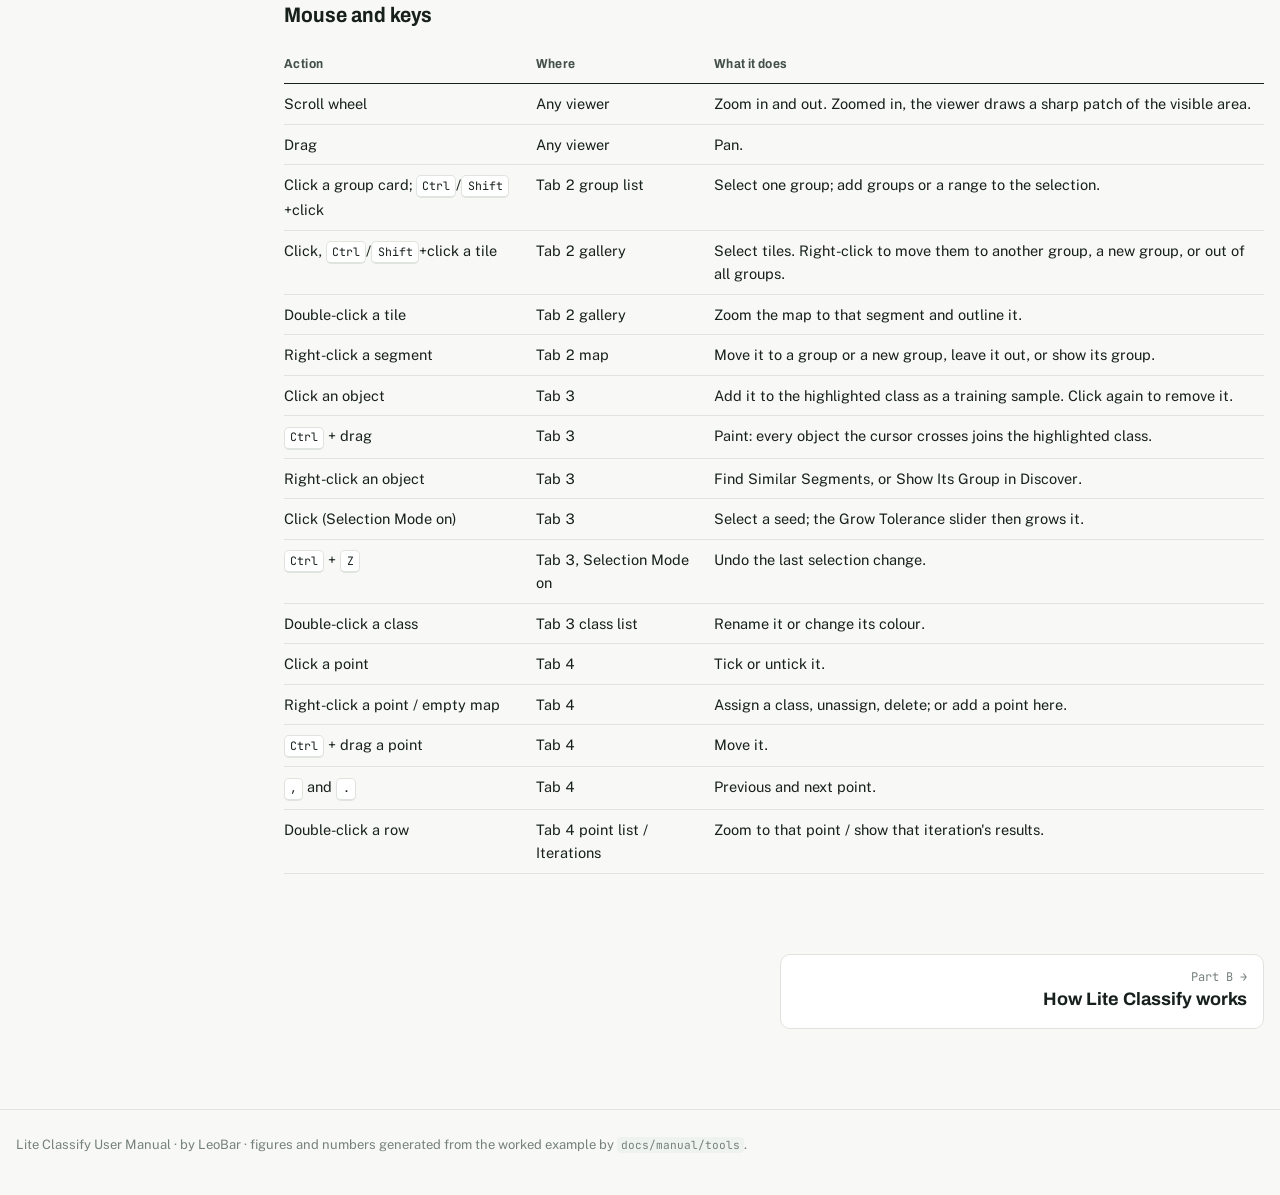
==== commit e4614dbb: "Manual: version and running download total under the contents Co-Authored-By: Claude Opus 5.5 <norep" ====
--- a/docs/manual/index.html
+++ b/docs/manual/index.html
@@ -47,6 +47,7 @@
       </ol>
     </li>
   </ol>
+  <p class="toc-meta">Version 1.0 <span id="dl-wrap" hidden>(downloads: <span id="dl-count"></span>)</span> · Worked example: a 55&nbsp;ha drone survey in Bay, Laguna, mapped into seven classes.</p>
 </aside>
 
 <main>
--- a/docs/manual/manual.css
+++ b/docs/manual/manual.css
@@ -116,6 +116,7 @@
 .toc a:hover { background: var(--tint); color: var(--ink); }
 .toc a.active { background: var(--surface); color: var(--ink); box-shadow: inset 3px 0 0 var(--mark); }
 .toc ol ol { margin: 2px 0 6px 30px; }
+.toc-meta { margin: 24px 0 0; padding: 0 8px; font-size: 12.5px; line-height: 1.5; color: var(--muted); }
 .toc ol ol a { grid-template-columns: 1fr; font-size: 13px; padding: 3px 8px; }
 
 main { min-width: 0; padding-top: 40px; }
@@ -355,6 +356,7 @@
   .frame { grid-template-columns: minmax(0, 1fr); gap: 0; }
   .toc { position: static; max-height: none; padding-top: 24px; border-bottom: 1px solid var(--rule); padding-bottom: 14px; }
   .toc ol ol { display: none; }
+  .toc-meta { display: none; }
   .fx { grid-template-columns: minmax(0, 1fr); }
 }
 @media (max-width: 700px) {
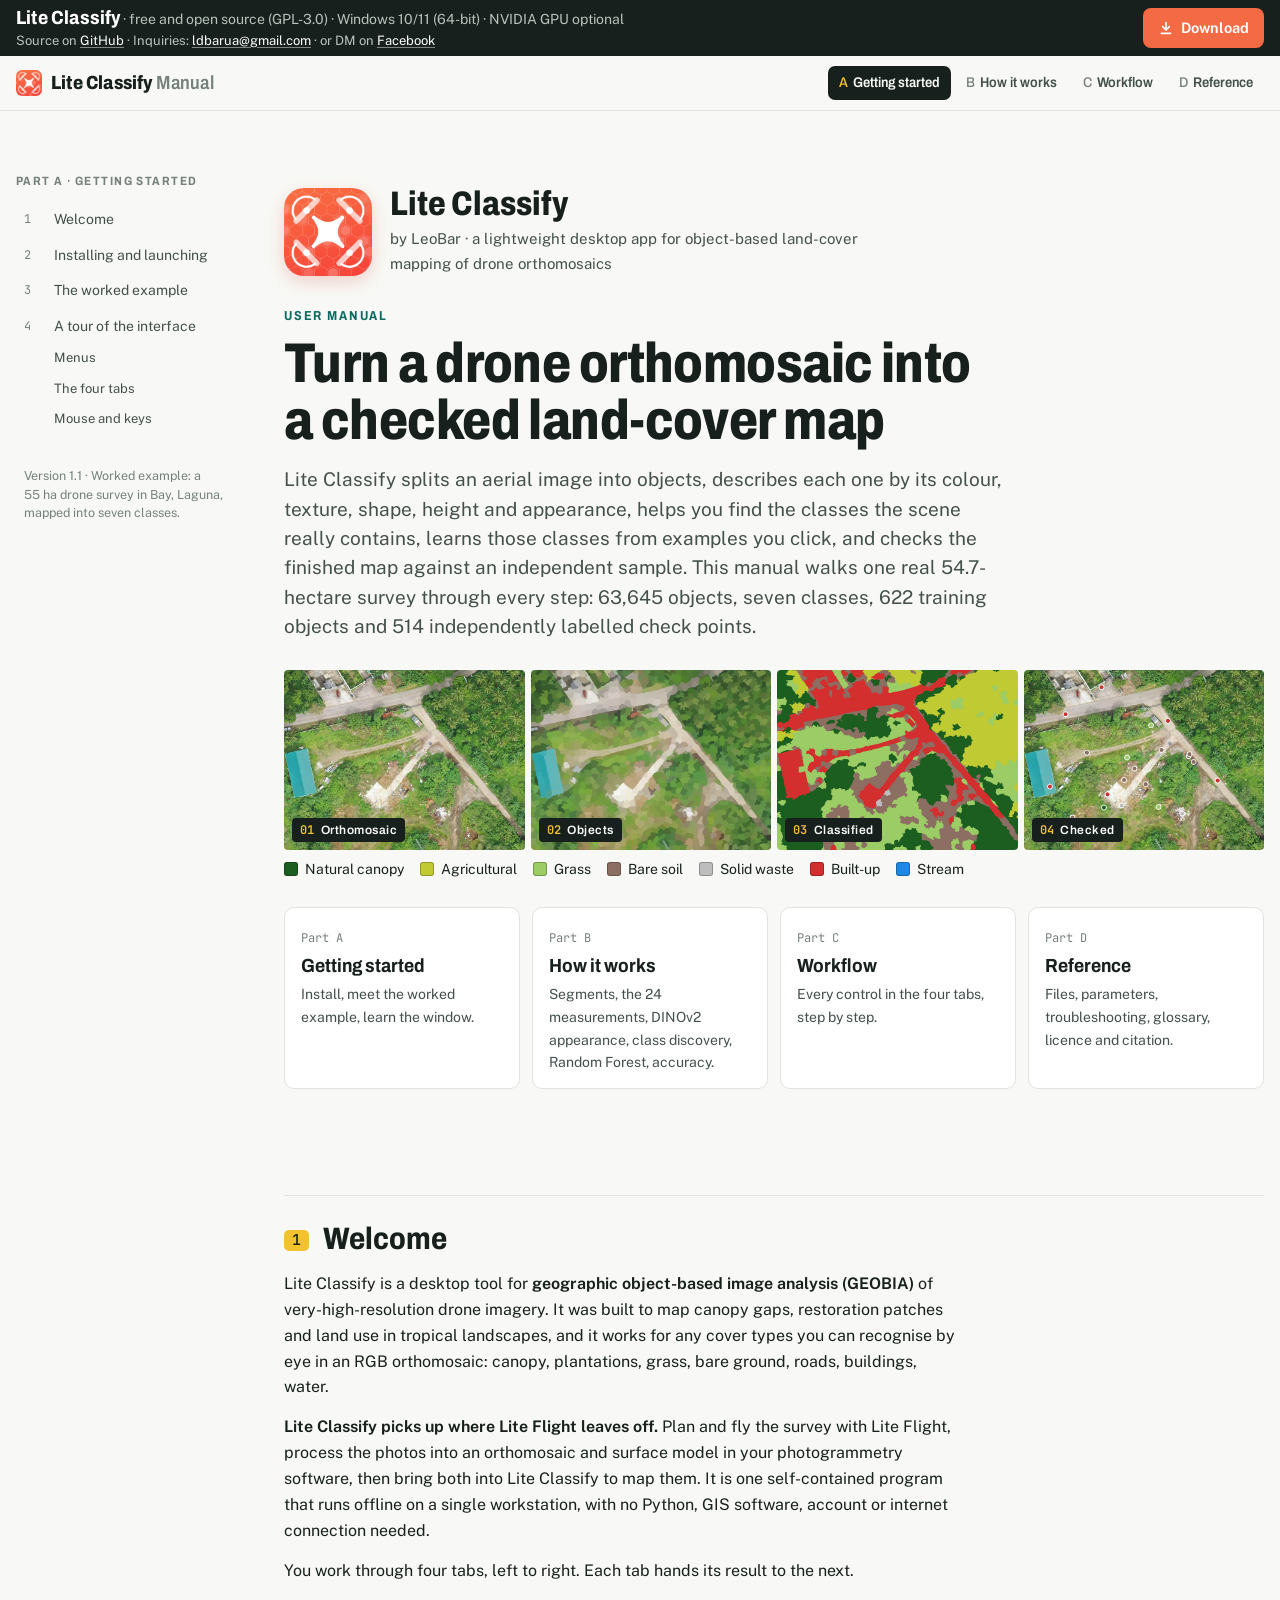
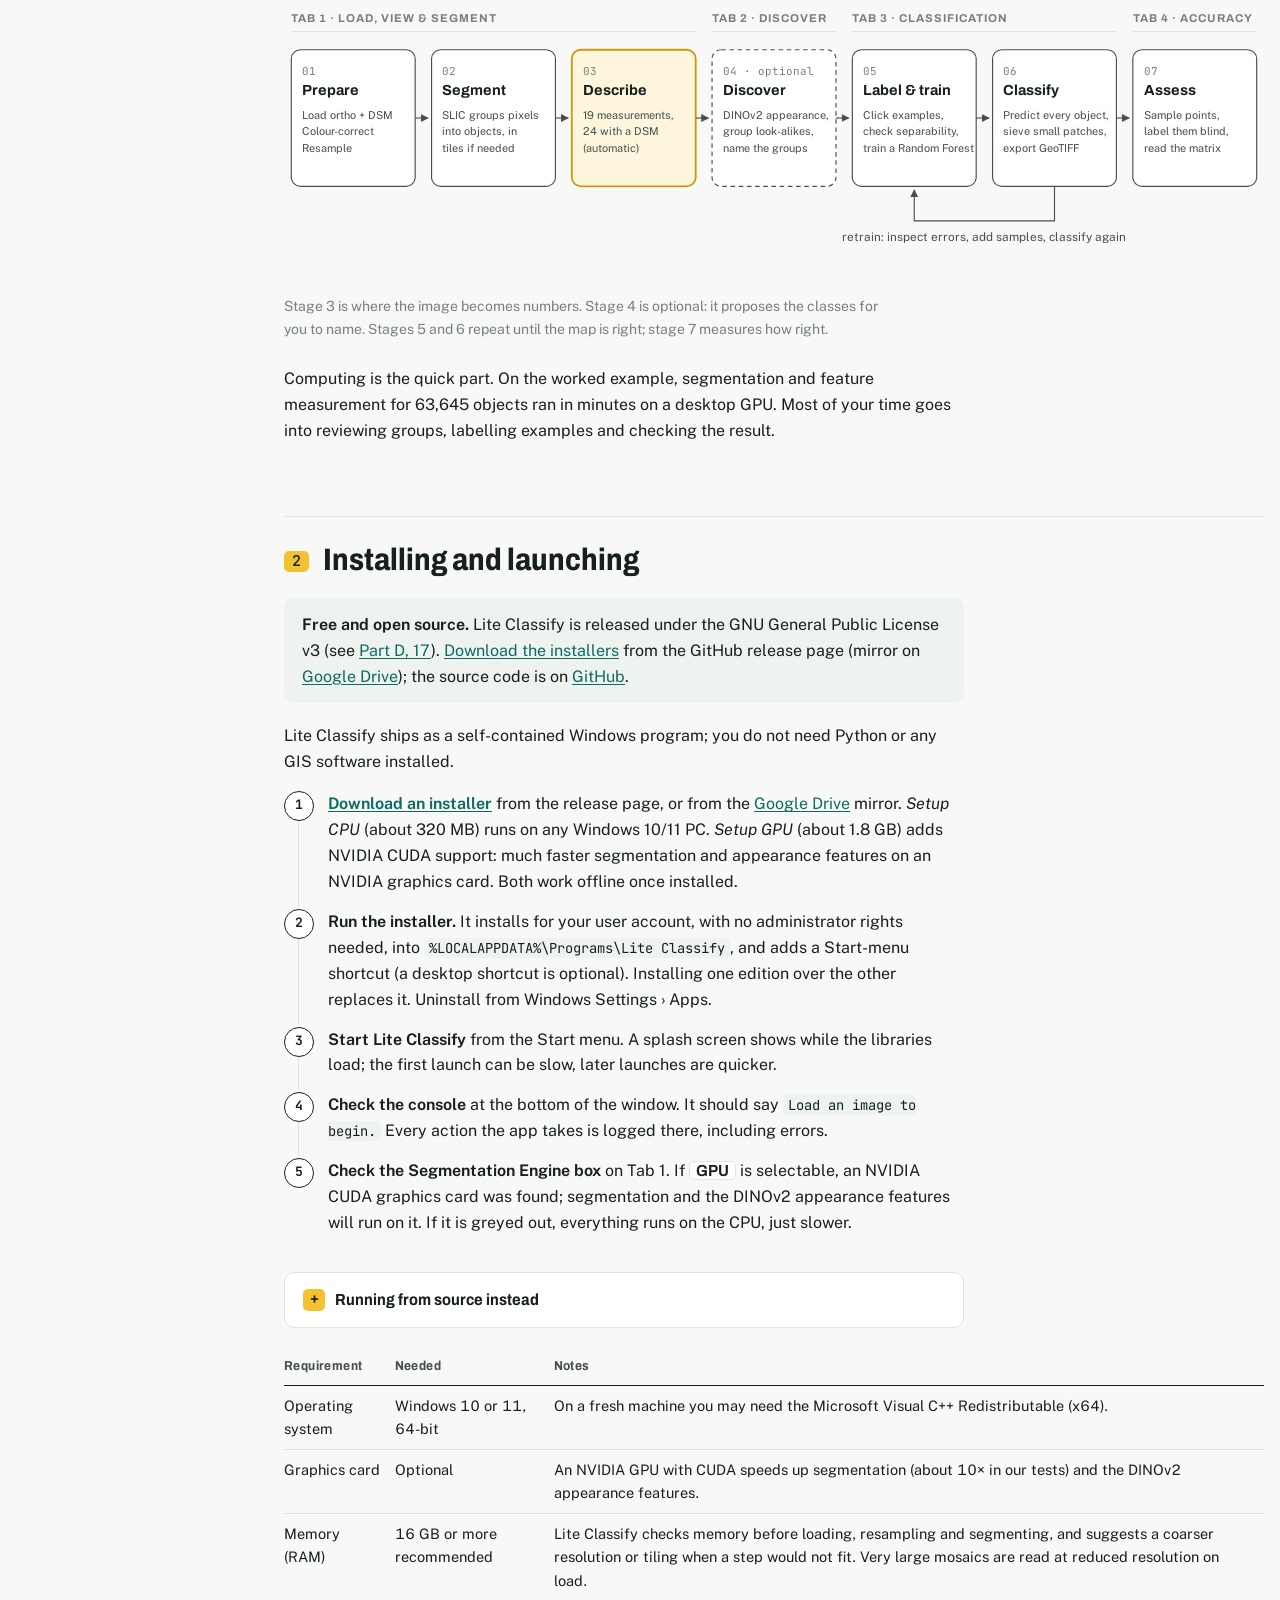
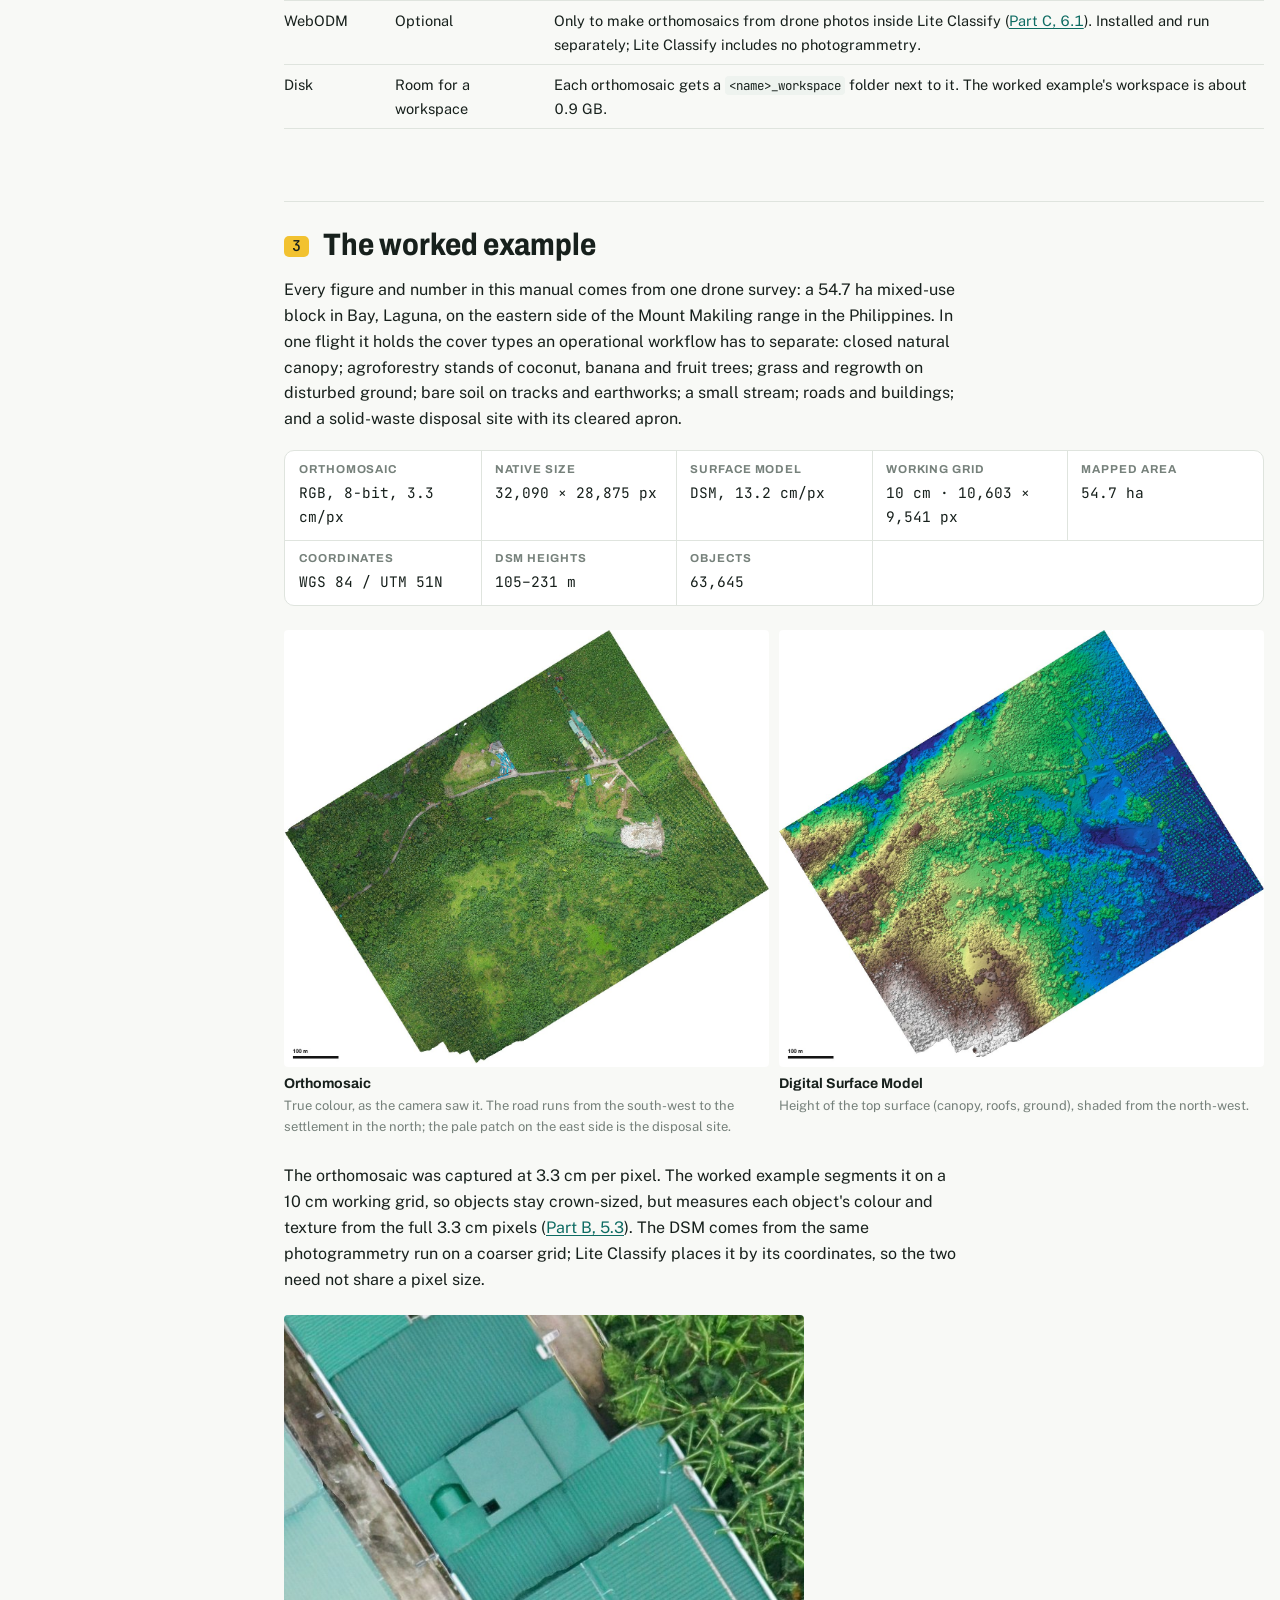
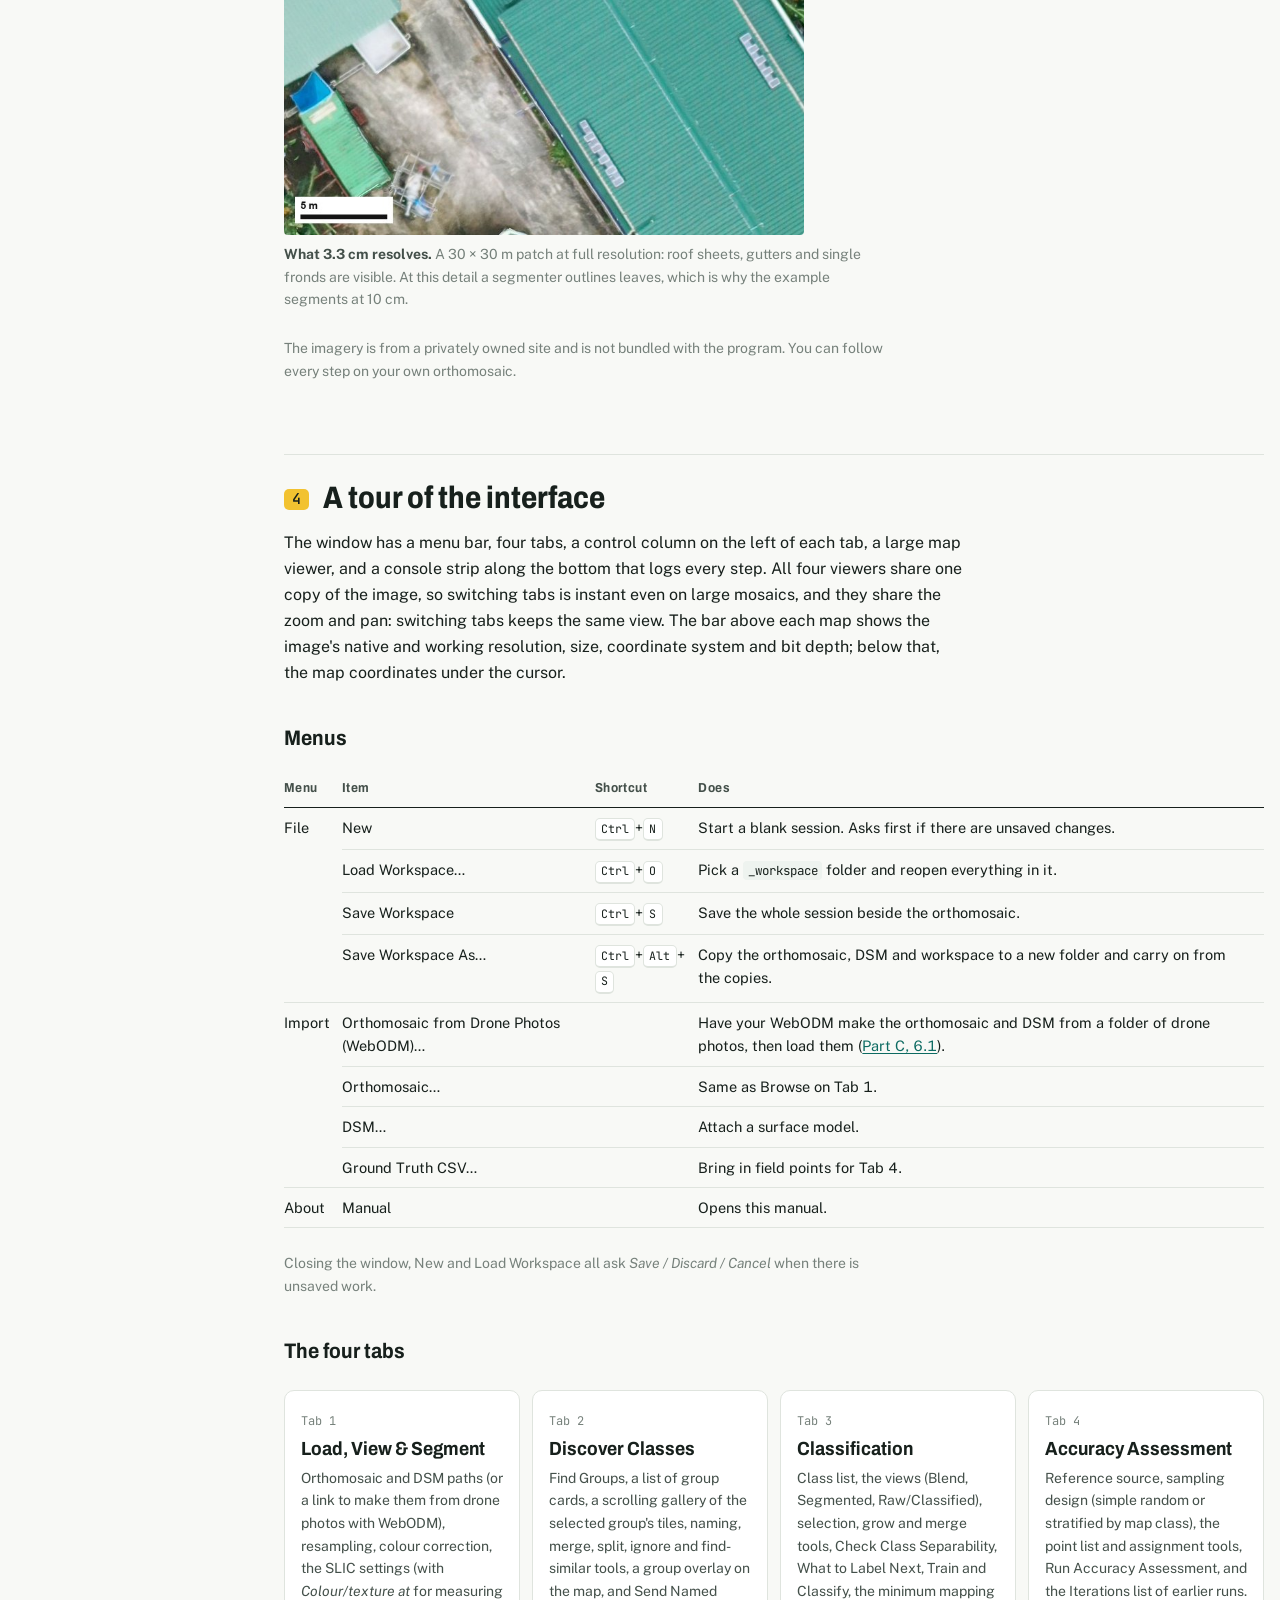
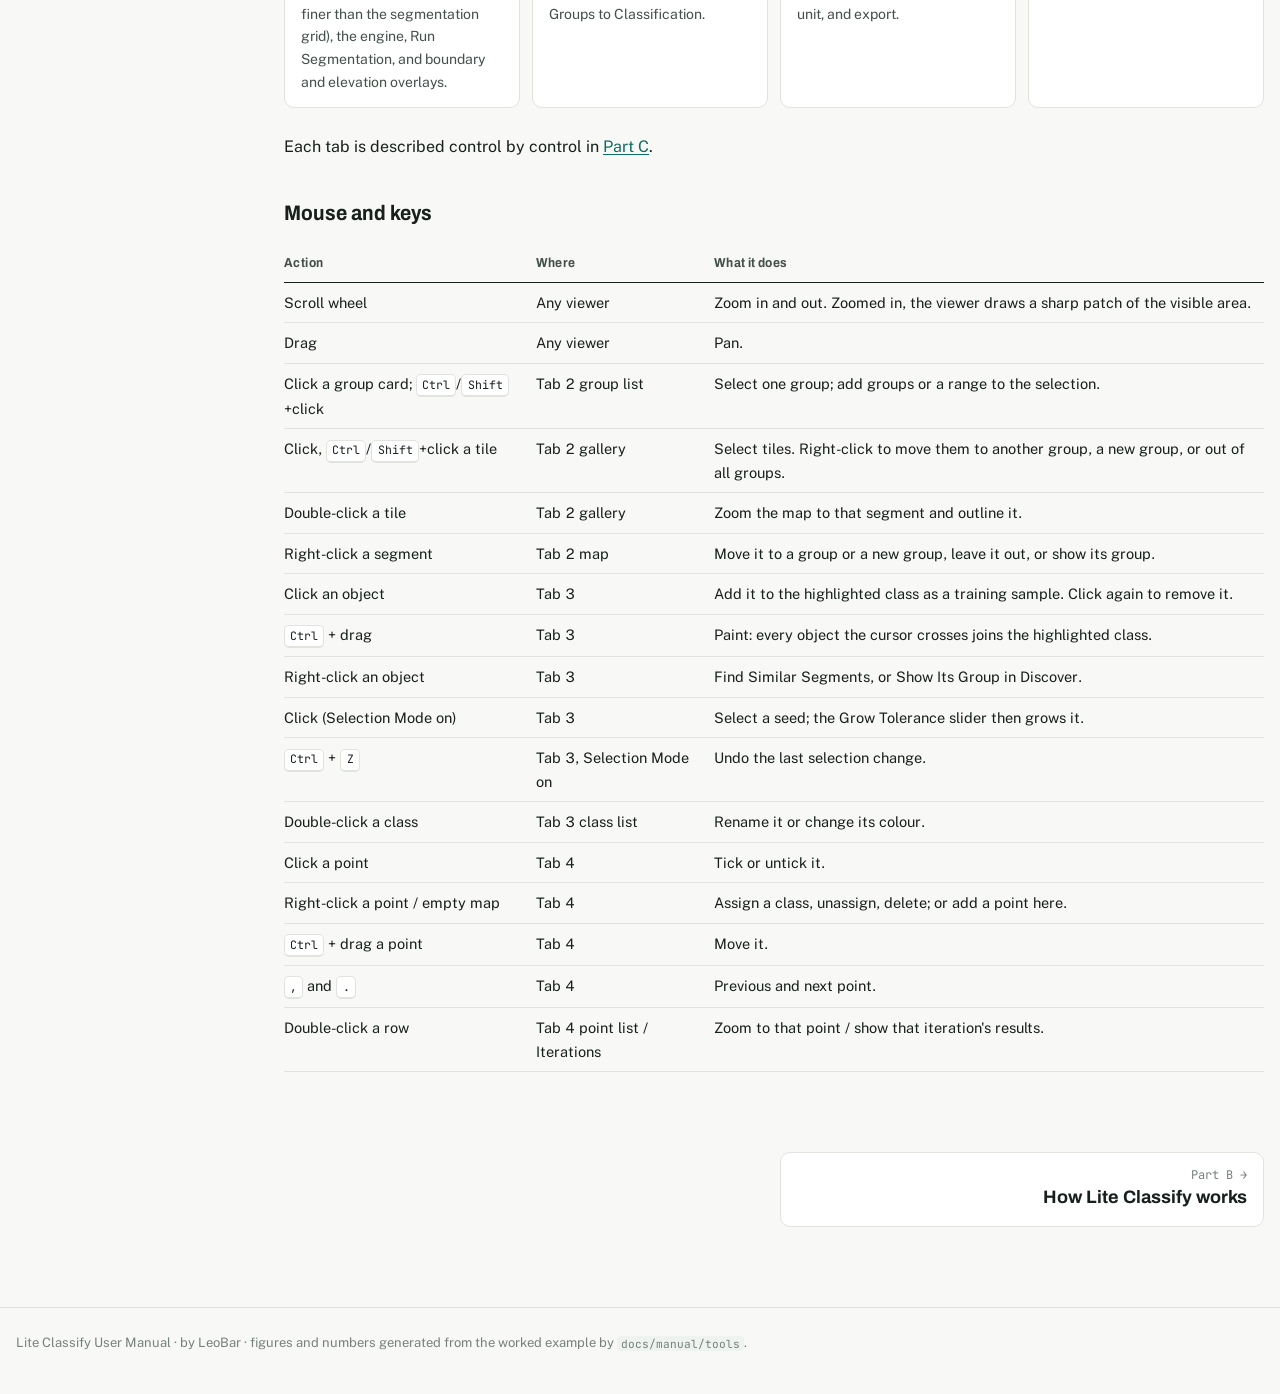
==== commit 5149c971: "Manual for 1.1: drone photos via WebODM, Cancel buttons New Part C 6.1 walks through Import > Orthom" ====
--- a/docs/manual/index.html
+++ b/docs/manual/index.html
@@ -47,7 +47,7 @@
       </ol>
     </li>
   </ol>
-  <p class="toc-meta">Version 1.0 <span id="dl-wrap" hidden>(downloads: <span id="dl-count"></span>)</span> · Worked example: a 55&nbsp;ha drone survey in Bay, Laguna, mapped into seven classes.</p>
+  <p class="toc-meta">Version 1.1 <span id="dl-wrap" hidden>(downloads: <span id="dl-count"></span>)</span> · Worked example: a 55&nbsp;ha drone survey in Bay, Laguna, mapped into seven classes.</p>
 </aside>
 
 <main>
@@ -163,6 +163,7 @@
     <tr><td>Operating system</td><td>Windows 10 or 11, 64-bit</td><td>On a fresh machine you may need the Microsoft Visual C++ Redistributable (x64).</td></tr>
     <tr><td>Graphics card</td><td>Optional</td><td>An NVIDIA GPU with CUDA speeds up segmentation (about 10× in our tests) and the DINOv2 appearance features.</td></tr>
     <tr><td>Memory (RAM)</td><td>16 GB or more recommended</td><td>Lite Classify checks memory before loading, resampling and segmenting, and suggests a coarser resolution or tiling when a step would not fit. Very large mosaics are read at reduced resolution on load.</td></tr>
+    <tr><td>WebODM</td><td>Optional</td><td>Only to make orthomosaics from drone photos inside Lite Classify (<a href="workflow.html#webodm">Part C, 6.1</a>). Installed and run separately; Lite Classify includes no photogrammetry.</td></tr>
     <tr><td>Disk</td><td>Room for a workspace</td><td>Each orthomosaic gets a <code>&lt;name&gt;_workspace</code> folder next to it. The worked example's workspace is about 0.9 GB.</td></tr>
   </tbody>
 </table></div>
@@ -201,7 +202,8 @@
     <tr><td>Load Workspace…</td><td><kbd>Ctrl</kbd>+<kbd>O</kbd></td><td>Pick a <code>_workspace</code> folder and reopen everything in it.</td></tr>
     <tr><td>Save Workspace</td><td><kbd>Ctrl</kbd>+<kbd>S</kbd></td><td>Save the whole session beside the orthomosaic.</td></tr>
     <tr><td>Save Workspace As…</td><td><kbd>Ctrl</kbd>+<kbd>Alt</kbd>+<kbd>S</kbd></td><td>Copy the orthomosaic, DSM and workspace to a new folder and carry on from the copies.</td></tr>
-    <tr><td rowspan="3">Import</td><td>Orthomosaic…</td><td></td><td>Same as Browse on Tab 1.</td></tr>
+    <tr><td rowspan="4">Import</td><td>Orthomosaic from Drone Photos (WebODM)…</td><td></td><td>Have your WebODM make the orthomosaic and DSM from a folder of drone photos, then load them (<a href="workflow.html#webodm">Part C, 6.1</a>).</td></tr>
+    <tr><td>Orthomosaic…</td><td></td><td>Same as Browse on Tab 1.</td></tr>
     <tr><td>DSM…</td><td></td><td>Attach a surface model.</td></tr>
     <tr><td>Ground Truth CSV…</td><td></td><td>Bring in field points for Tab 4.</td></tr>
     <tr><td>About</td><td>Manual</td><td></td><td>Opens this manual.</td></tr>
@@ -211,7 +213,7 @@
 
 <h3 id="tour-tabs">The four tabs</h3>
 <div class="cards">
-  <div class="card"><span class="k">Tab 1</span><h3>Load, View &amp; Segment</h3><p>Orthomosaic and DSM paths, resampling, colour correction, the SLIC settings (with <em>Colour/texture at</em> for measuring finer than the segmentation grid), the engine, Run Segmentation, and boundary and elevation overlays.</p></div>
+  <div class="card"><span class="k">Tab 1</span><h3>Load, View &amp; Segment</h3><p>Orthomosaic and DSM paths (or a link to make them from drone photos with WebODM), resampling, colour correction, the SLIC settings (with <em>Colour/texture at</em> for measuring finer than the segmentation grid), the engine, Run Segmentation, and boundary and elevation overlays.</p></div>
   <div class="card"><span class="k">Tab 2</span><h3>Discover Classes</h3><p>Find Groups, a list of group cards, a scrolling gallery of the selected group's tiles, naming, merge, split, ignore and find-similar tools, a group overlay on the map, and Send Named Groups to Classification.</p></div>
   <div class="card"><span class="k">Tab 3</span><h3>Classification</h3><p>Class list, the views (Blend, Segmented, Raw/Classified), selection, grow and merge tools, Check Class Separability, What to Label Next, Train and Classify, the minimum mapping unit, and export.</p></div>
   <div class="card"><span class="k">Tab 4</span><h3>Accuracy Assessment</h3><p>Reference source, sampling design (simple random or stratified by map class), the point list and assignment tools, Run Accuracy Assessment, and the Iterations list of earlier runs.</p></div>
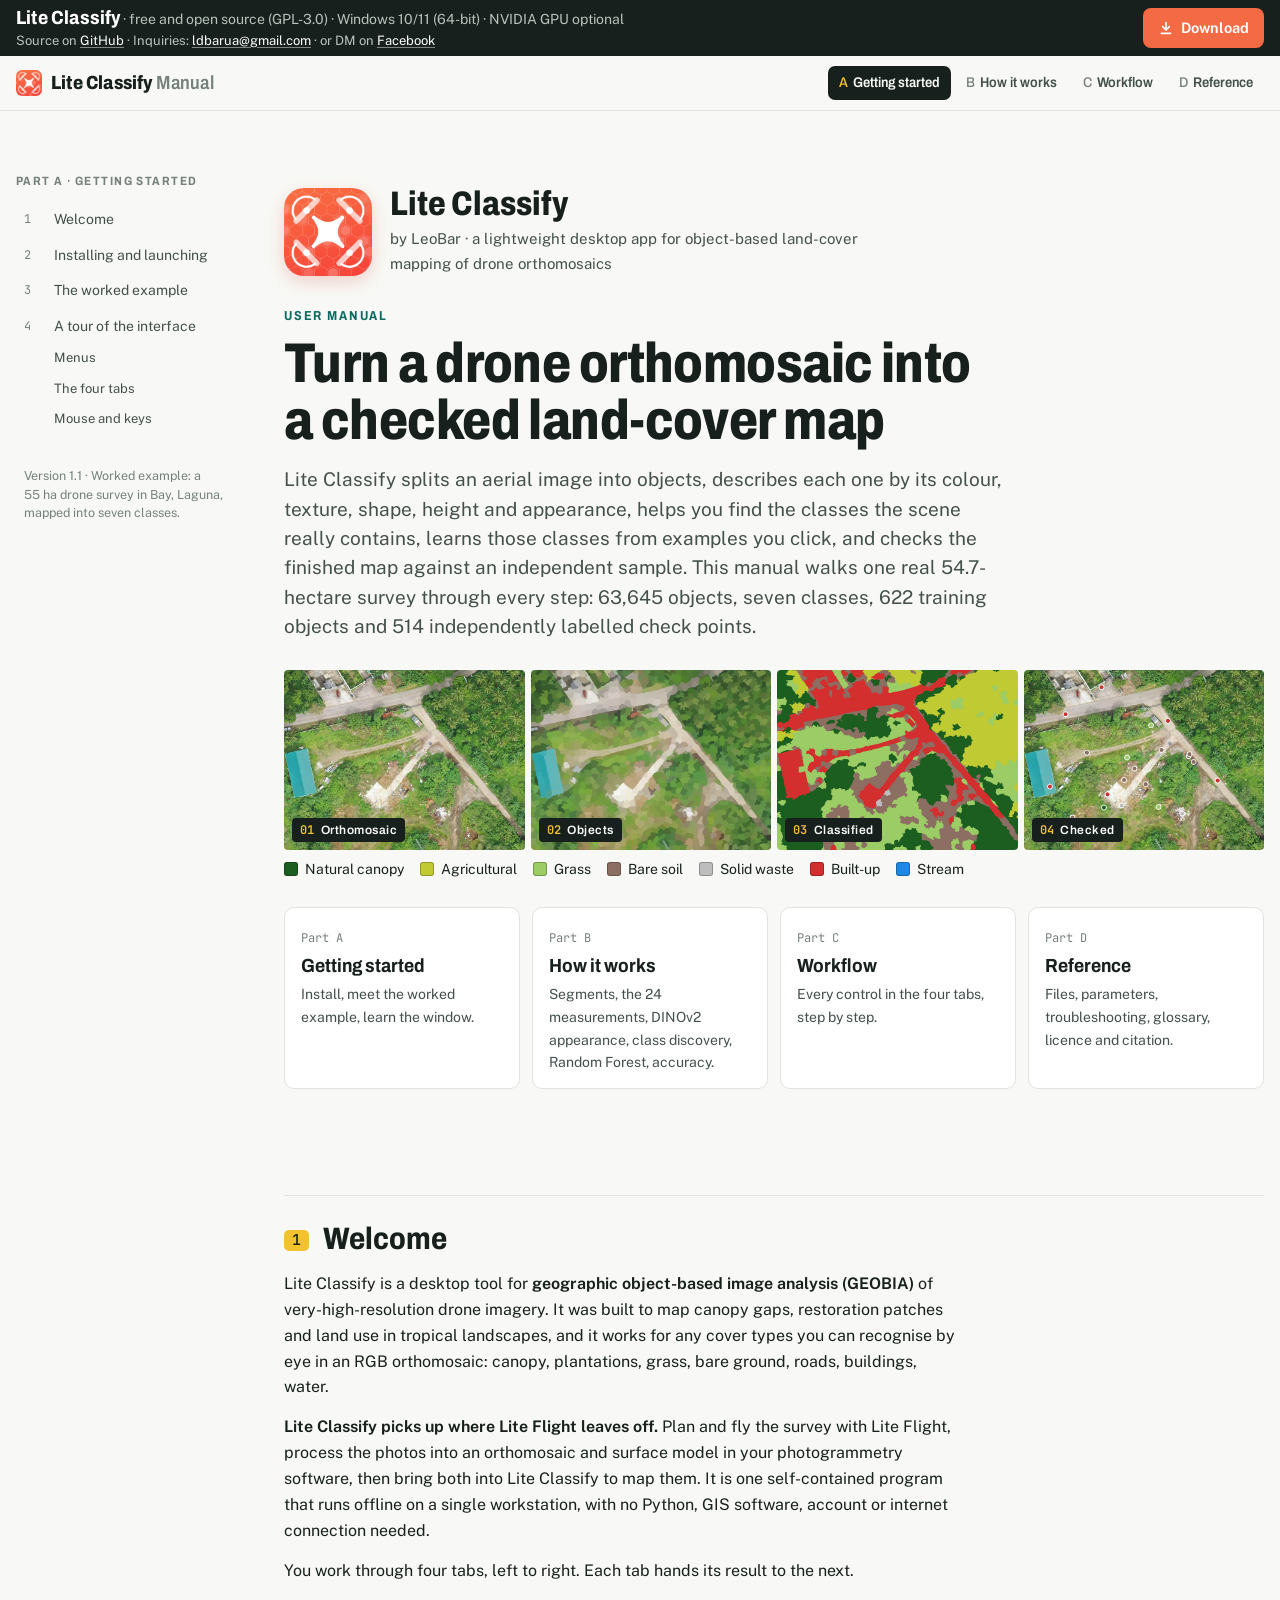
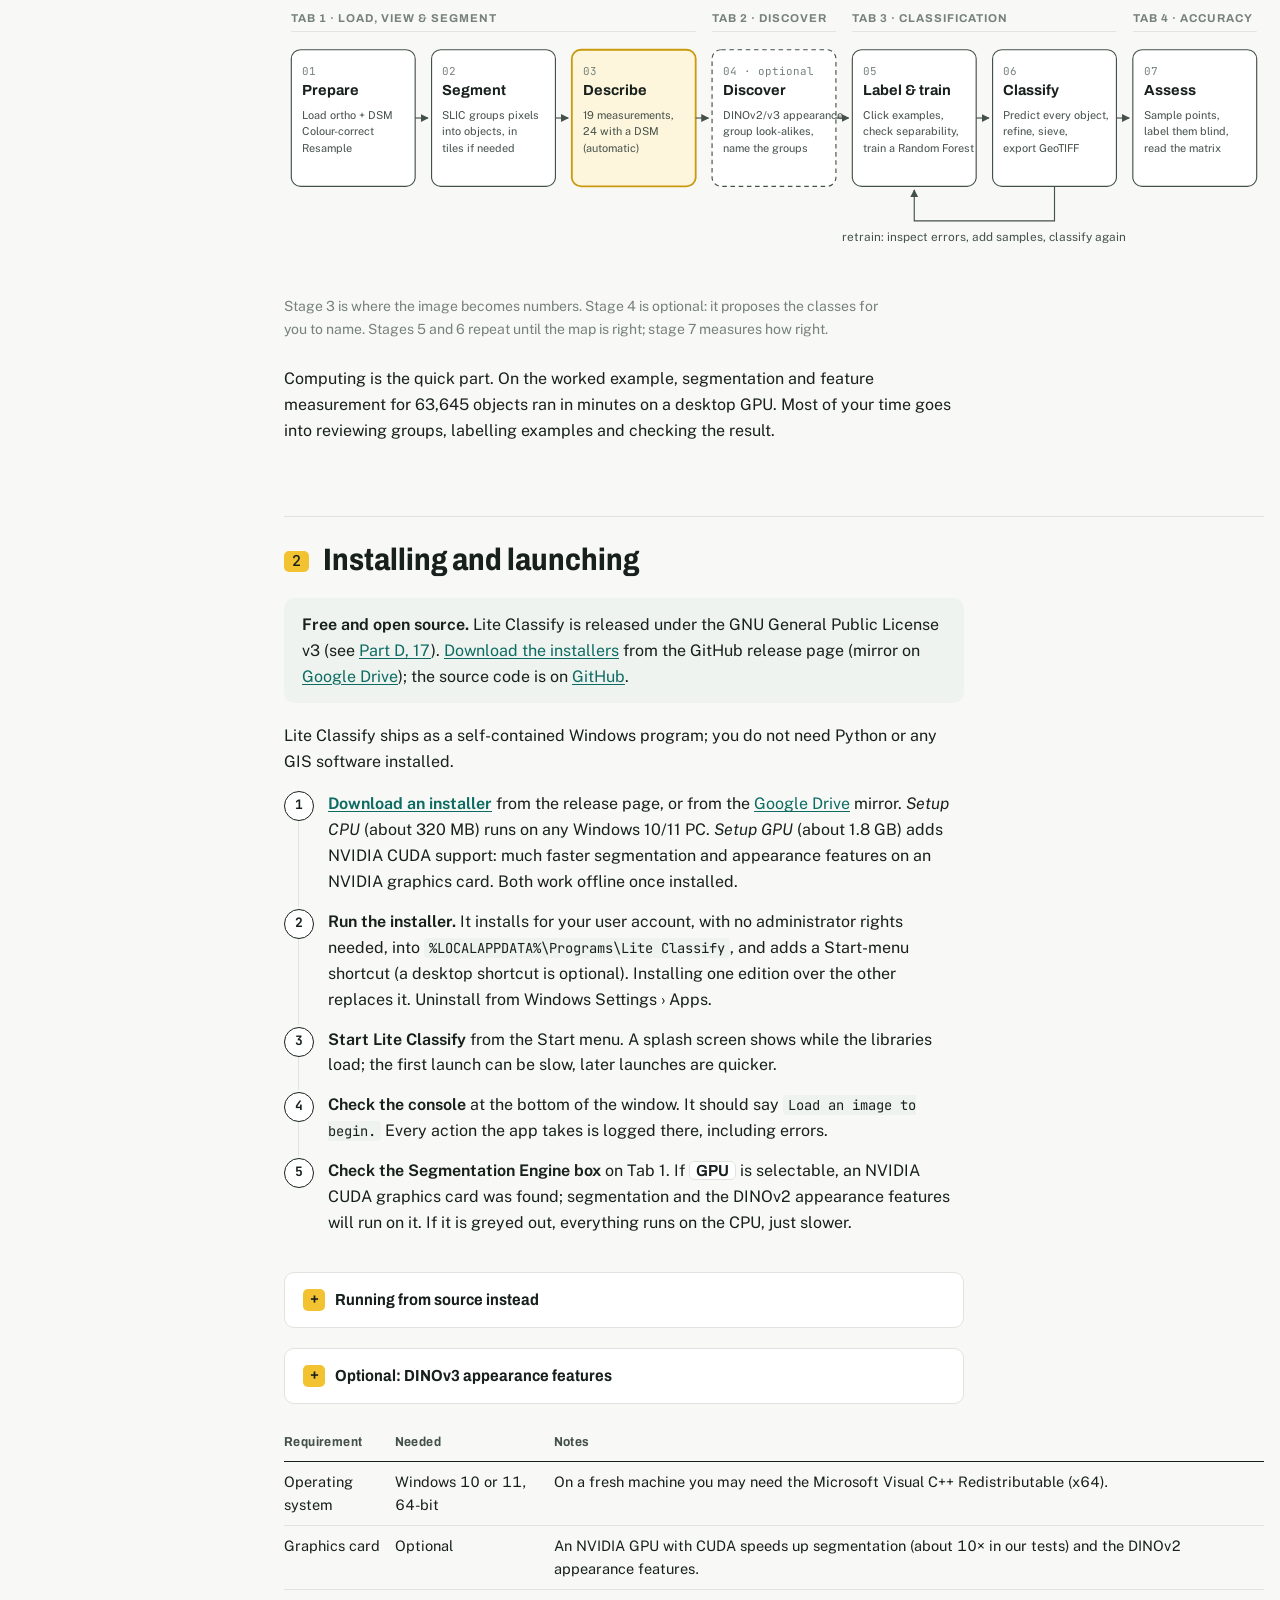
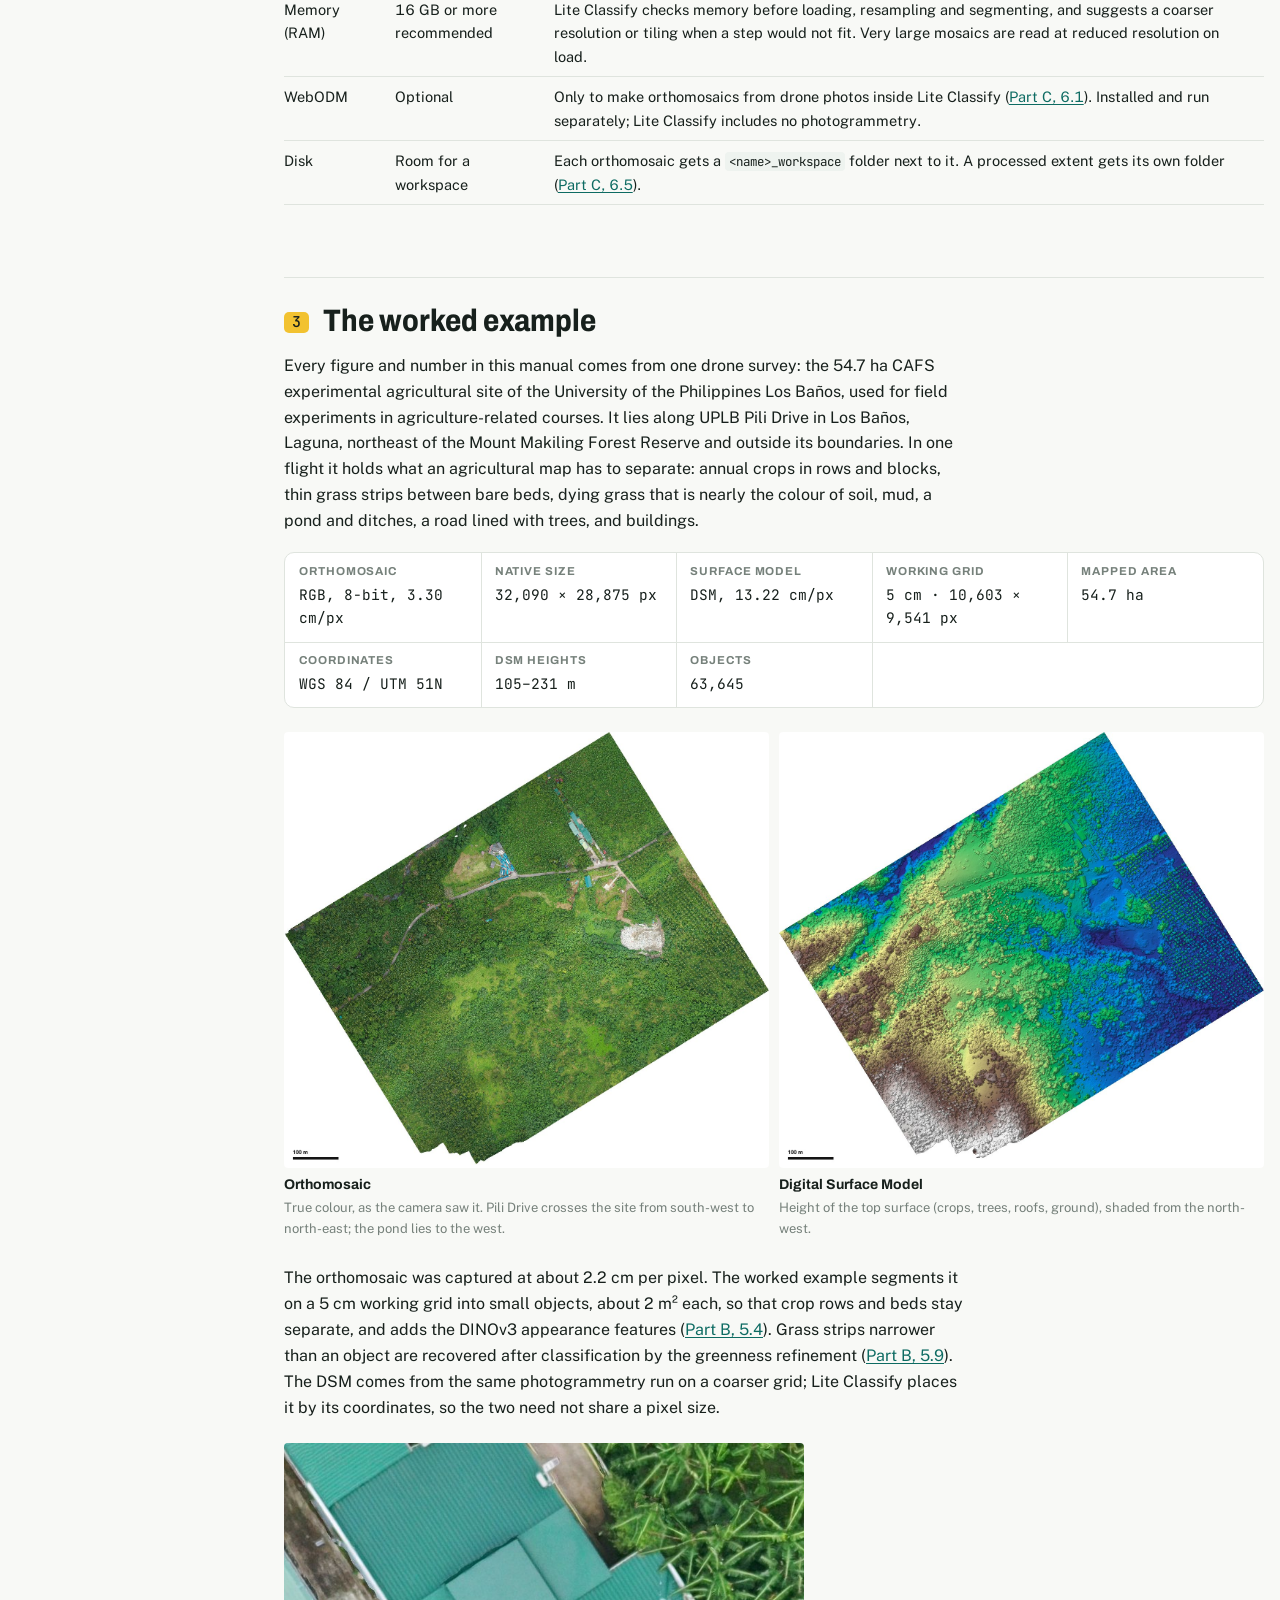
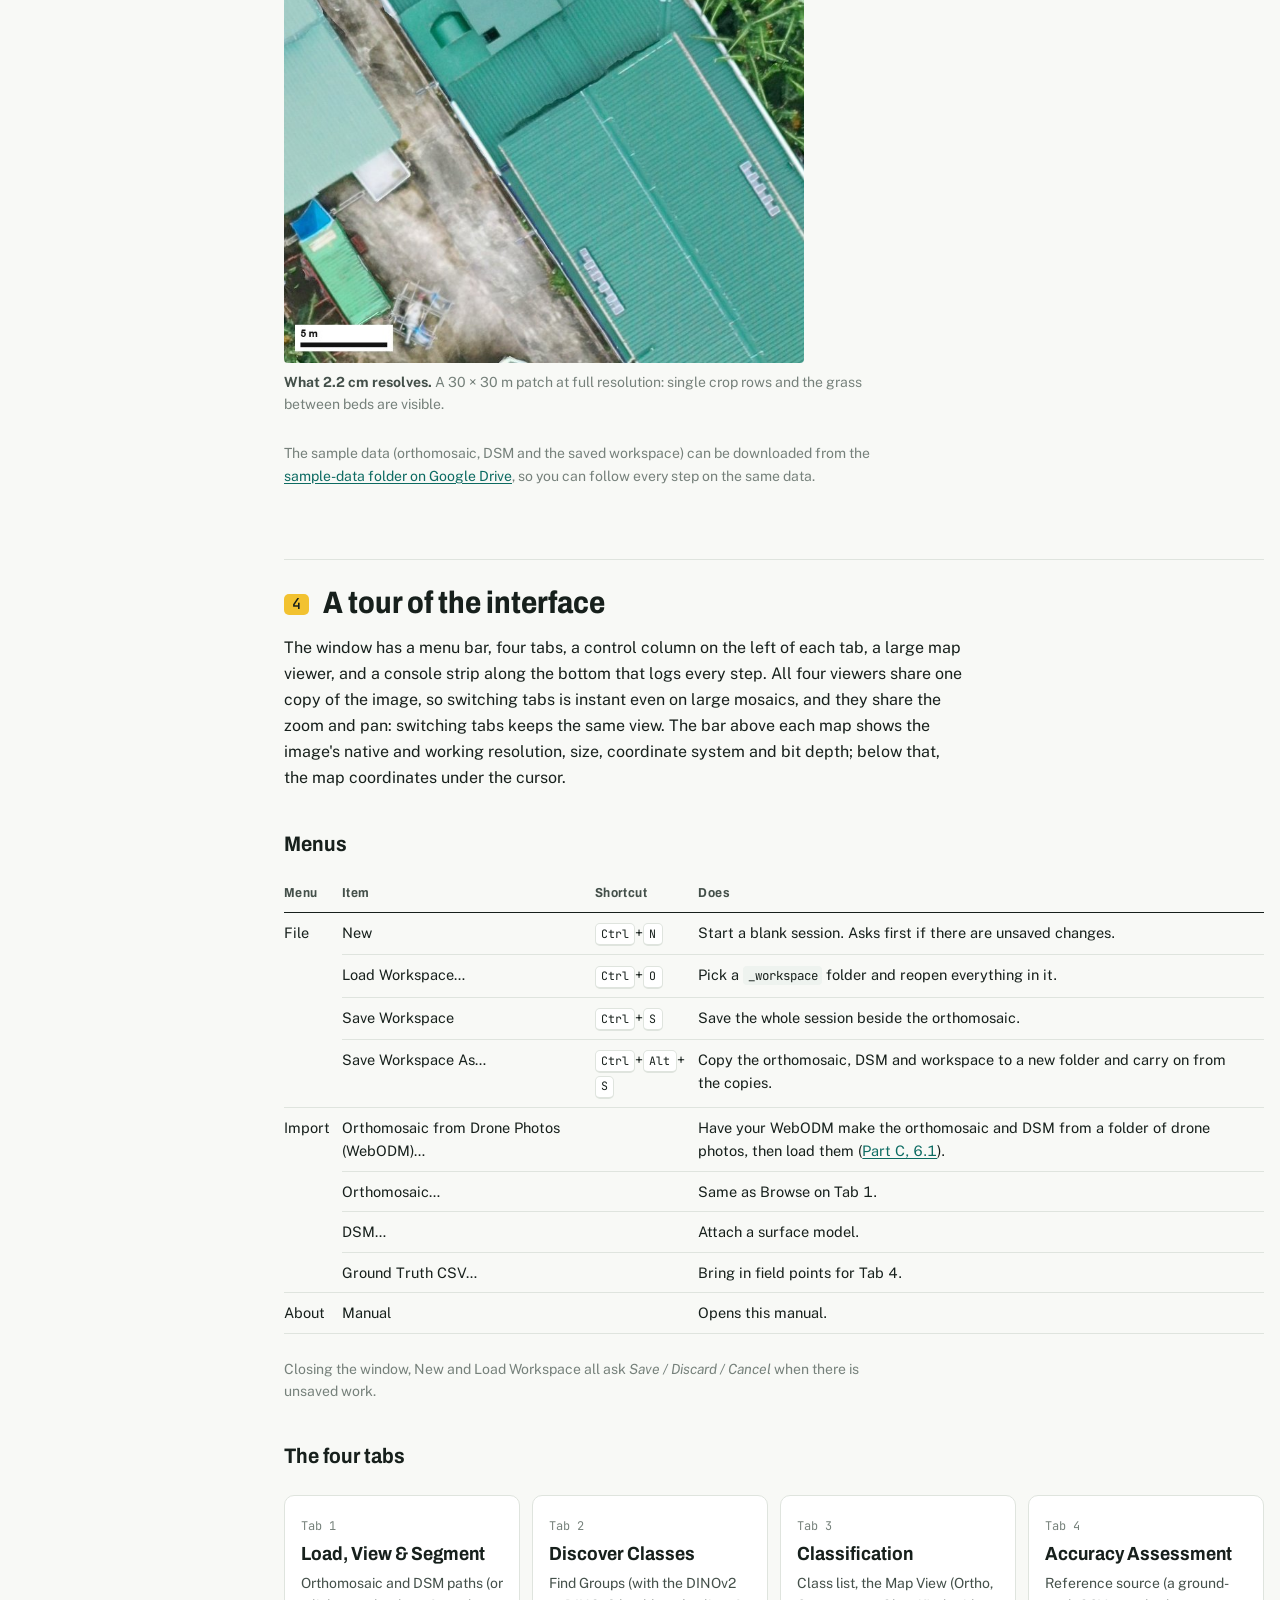
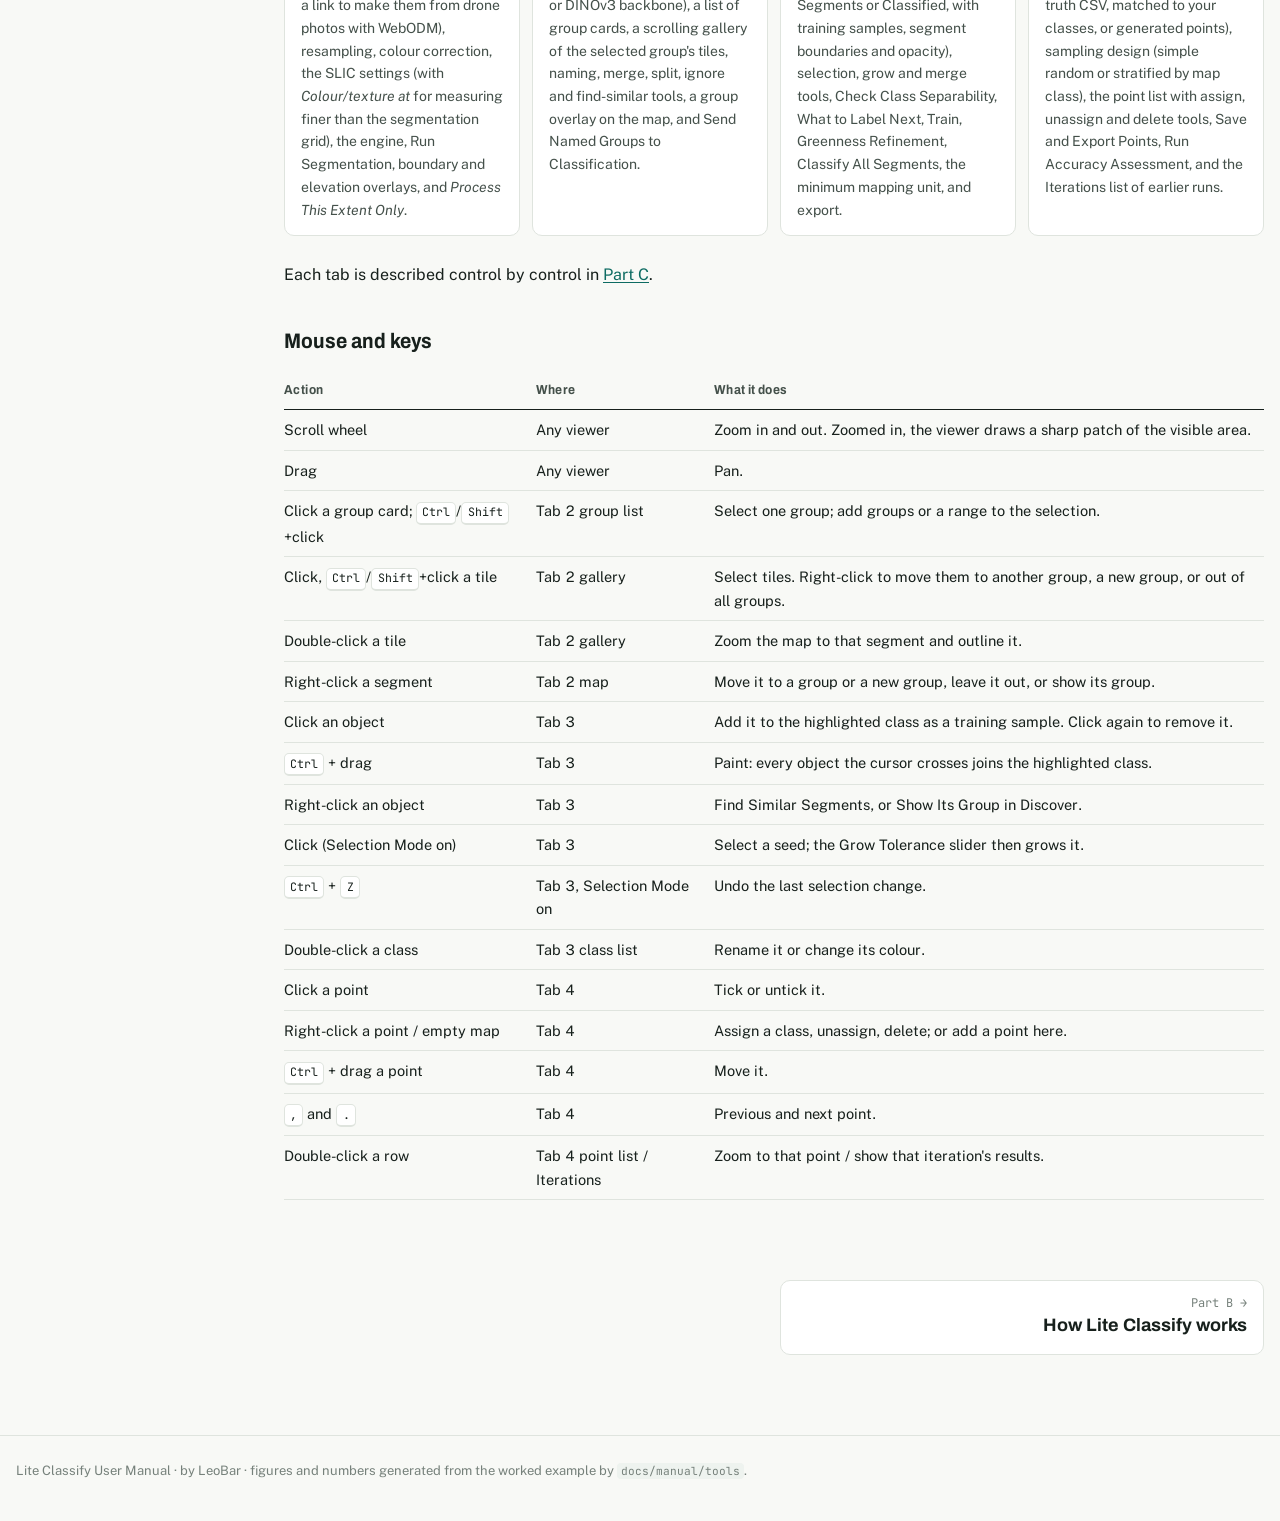
==== commit 5aa659b0: "Manual v1.2 (text, part 1): CAFS worked example, DINOv3, greenness refinement concept - Part A: CAFS" ====
--- a/docs/manual/index.html
+++ b/docs/manual/index.html
@@ -126,13 +126,13 @@
     <text x="328" y="124">19 measurements,</text><text x="328" y="142">24 with a DSM</text><text x="328" y="160">(automatic)</text>
     <text x="482" y="76" font-family="JetBrains Mono, monospace" fill="#76817b">04 · optional</text>
     <text x="482" y="98" font-weight="700" font-size="16" fill="#17201c" font-family="Archivo, sans-serif">Discover</text>
-    <text x="482" y="124">DINOv2 appearance,</text><text x="482" y="142">group look-alikes,</text><text x="482" y="160">name the groups</text>
+    <text x="482" y="124">DINOv2/v3 appearance,</text><text x="482" y="142">group look-alikes,</text><text x="482" y="160">name the groups</text>
     <text x="636" y="76" font-family="JetBrains Mono, monospace" fill="#76817b">05</text>
     <text x="636" y="98" font-weight="700" font-size="16" fill="#17201c" font-family="Archivo, sans-serif">Label &amp; train</text>
     <text x="636" y="124">Click examples,</text><text x="636" y="142">check separability,</text><text x="636" y="160">train a Random Forest</text>
     <text x="790" y="76" font-family="JetBrains Mono, monospace" fill="#76817b">06</text>
     <text x="790" y="98" font-weight="700" font-size="16" fill="#17201c" font-family="Archivo, sans-serif">Classify</text>
-    <text x="790" y="124">Predict every object,</text><text x="790" y="142">sieve small patches,</text><text x="790" y="160">export GeoTIFF</text>
+    <text x="790" y="124">Predict every object,</text><text x="790" y="142">refine, sieve,</text><text x="790" y="160">export GeoTIFF</text>
     <text x="944" y="76" font-family="JetBrains Mono, monospace" fill="#76817b">07</text>
     <text x="944" y="98" font-weight="700" font-size="16" fill="#17201c" font-family="Archivo, sans-serif">Assess</text>
     <text x="944" y="124">Sample points,</text><text x="944" y="142">label them blind,</text><text x="944" y="160">read the matrix</text>
@@ -157,6 +157,9 @@
 <details class="why"><summary>Running from source instead</summary>
 <p>Clone the <a href="https://github.com/leobarua/liteclassify" target="_blank" rel="noopener" data-goatcounter-click="github-source" data-goatcounter-title="Lite Classify source on GitHub">repository</a>, create a Python 3.13 environment (<code>python -m venv .venv</code>), run <code>pip install -r requirements.txt</code>, then <code>python liteclassify.py</code>. The requirements pull the CUDA 12.4 build of PyTorch; on a machine without an NVIDIA GPU, use <code>requirements-cpu.txt</code> instead. The DINOv2 weights (<code>dinov2_vits14_pretrain.pth</code>, about 85 MB) are downloaded once on first use, or read from a <code>models</code> folder beside the code. Close the app before upgrading packages: Windows locks loaded libraries.</p>
 </details>
+<details class="why"><summary>Optional: DINOv3 appearance features</summary>
+<p>Lite Classify ships with DINOv2 for its appearance features. It can also use Meta's DINOv3 ViT-S+/16, which in our tests grouped look-alike objects more sensibly. DINOv3 is under Meta's own licence, so it is never bundled or downloaded by the app: request the weights from Meta (<a href="https://github.com/facebookresearch/dinov3" target="_blank" rel="noopener">github.com/facebookresearch/dinov3</a>), then pick the file under <span class="ui">Backbone</span> in Tab 2 (<a href="workflow.html#find">Part C, 8.1</a>). Only the ViT-S+/16 file (<code>dinov3_vits16plus_pretrain_lvd1689m-….pth</code>) is accepted; the app checks the file's checksum against its name.</p>
+</details>
 <div class="table-wrap"><table>
   <thead><tr><th>Requirement</th><th>Needed</th><th>Notes</th></tr></thead>
   <tbody>
@@ -164,32 +167,32 @@
     <tr><td>Graphics card</td><td>Optional</td><td>An NVIDIA GPU with CUDA speeds up segmentation (about 10× in our tests) and the DINOv2 appearance features.</td></tr>
     <tr><td>Memory (RAM)</td><td>16 GB or more recommended</td><td>Lite Classify checks memory before loading, resampling and segmenting, and suggests a coarser resolution or tiling when a step would not fit. Very large mosaics are read at reduced resolution on load.</td></tr>
     <tr><td>WebODM</td><td>Optional</td><td>Only to make orthomosaics from drone photos inside Lite Classify (<a href="workflow.html#webodm">Part C, 6.1</a>). Installed and run separately; Lite Classify includes no photogrammetry.</td></tr>
-    <tr><td>Disk</td><td>Room for a workspace</td><td>Each orthomosaic gets a <code>&lt;name&gt;_workspace</code> folder next to it. The worked example's workspace is about 0.9 GB.</td></tr>
+    <tr><td>Disk</td><td>Room for a workspace</td><td>Each orthomosaic gets a <code>&lt;name&gt;_workspace</code> folder next to it. A processed extent gets its own folder (<a href="workflow.html#extent">Part C, 6.5</a>).</td></tr>
   </tbody>
 </table></div>
 
 <h2 id="sample"><span class="num">3</span>The worked example</h2>
-<p>Every figure and number in this manual comes from one drone survey: a <span data-d="grid.area_ha" data-fmt="f1"></span> ha mixed-use block in Bay, Laguna, on the eastern side of the Mount Makiling range in the Philippines. In one flight it holds the cover types an operational workflow has to separate: closed natural canopy; agroforestry stands of coconut, banana and fruit trees; grass and regrowth on disturbed ground; bare soil on tracks and earthworks; a small stream; roads and buildings; and a solid-waste disposal site with its cleared apron.</p>
+<p>Every figure and number in this manual comes from one drone survey: the <span data-d="grid.area_ha" data-fmt="f1"></span> ha CAFS experimental agricultural site of the University of the Philippines Los Baños, used for field experiments in agriculture-related courses. It lies along UPLB Pili Drive in Los Baños, Laguna, northeast of the Mount Makiling Forest Reserve and outside its boundaries. In one flight it holds what an agricultural map has to separate: annual crops in rows and blocks, thin grass strips between bare beds, dying grass that is nearly the colour of soil, mud, a pond and ditches, a road lined with trees, and buildings.</p>
 <dl class="kv">
-  <div><dt>Orthomosaic</dt><dd>RGB, 8-bit, <span data-d="grid.native_pixel_m" data-mul="100" data-fmt="f1"></span> cm/px</dd></div>
+  <div><dt>Orthomosaic</dt><dd>RGB, 8-bit, <span data-d="grid.native_pixel_m" data-mul="100" data-fmt="f2"></span> cm/px</dd></div>
   <div><dt>Native size</dt><dd><span data-d="grid.native_width" data-fmt="int"></span> × <span data-d="grid.native_height" data-fmt="int"></span> px</dd></div>
-  <div><dt>Surface model</dt><dd>DSM, <span data-d="grid.dsm_pixel_m" data-mul="100" data-fmt="f1"></span> cm/px</dd></div>
-  <div><dt>Working grid</dt><dd>10 cm · <span data-d="grid.width" data-fmt="int"></span> × <span data-d="grid.height" data-fmt="int"></span> px</dd></div>
+  <div><dt>Surface model</dt><dd>DSM, <span data-d="grid.dsm_pixel_m" data-mul="100" data-fmt="f2"></span> cm/px</dd></div>
+  <div><dt>Working grid</dt><dd>5 cm · <span data-d="grid.width" data-fmt="int"></span> × <span data-d="grid.height" data-fmt="int"></span> px</dd></div>
   <div><dt>Mapped area</dt><dd><span data-d="grid.area_ha" data-fmt="f1"></span> ha</dd></div>
   <div><dt>Coordinates</dt><dd>WGS 84 / UTM 51N</dd></div>
   <div><dt>DSM heights</dt><dd><span data-d="dsm.min" data-fmt="f0"></span>–<span data-d="dsm.max" data-fmt="f0"></span> m</dd></div>
   <div><dt>Objects</dt><dd><span data-d="segmentation.segments" data-fmt="int"></span></dd></div>
 </dl>
 <div class="strip c2">
-  <figure><img src="img/sample_ortho.jpg" alt="The full survey orthomosaic"><figcaption><b>Orthomosaic</b> True colour, as the camera saw it. The road runs from the south-west to the settlement in the north; the pale patch on the east side is the disposal site.</figcaption></figure>
-  <figure><img src="img/sample_dsm.jpg" alt="The DSM shown as coloured, hill-shaded elevation"><figcaption><b>Digital Surface Model</b> Height of the top surface (canopy, roofs, ground), shaded from the north-west.</figcaption></figure>
+  <figure><img src="img/sample_ortho.jpg" alt="The full survey orthomosaic"><figcaption><b>Orthomosaic</b> True colour, as the camera saw it. Pili Drive crosses the site from south-west to north-east; the pond lies to the west.</figcaption></figure>
+  <figure><img src="img/sample_dsm.jpg" alt="The DSM shown as coloured, hill-shaded elevation"><figcaption><b>Digital Surface Model</b> Height of the top surface (crops, trees, roofs, ground), shaded from the north-west.</figcaption></figure>
 </div>
-<p>The orthomosaic was captured at 3.3 cm per pixel. The worked example segments it on a 10 cm working grid, so objects stay crown-sized, but measures each object's colour and texture from the full 3.3 cm pixels (<a href="concepts.html#feature-res">Part B, 5.3</a>). The DSM comes from the same photogrammetry run on a coarser grid; Lite Classify places it by its coordinates, so the two need not share a pixel size.</p>
+<p>The orthomosaic was captured at about 2.2 cm per pixel. The worked example segments it on a 5 cm working grid into small objects, about 2 m² each, so that crop rows and beds stay separate, and adds the DINOv3 appearance features (<a href="concepts.html#dinov2">Part B, 5.4</a>). Grass strips narrower than an object are recovered after classification by the greenness refinement (<a href="concepts.html#greenness">Part B, 5.9</a>). The DSM comes from the same photogrammetry run on a coarser grid; Lite Classify places it by its coordinates, so the two need not share a pixel size.</p>
 <figure>
-  <img src="img/sample_inset_native.jpg" alt="A 30 by 30 metre patch at full 3.3 cm resolution showing roofs and the crowns beside them" style="max-width:min(520px,100%)">
-  <figcaption><b>What 3.3 cm resolves.</b> A 30 × 30 m patch at full resolution: roof sheets, gutters and single fronds are visible. At this detail a segmenter outlines leaves, which is why the example segments at 10 cm.</figcaption>
+  <img src="img/sample_inset_native.jpg" alt="A 30 by 30 metre patch at full resolution showing crop rows and grass strips" style="max-width:min(520px,100%)">
+  <figcaption><b>What 2.2 cm resolves.</b> A 30 × 30 m patch at full resolution: single crop rows and the grass between beds are visible.</figcaption>
 </figure>
-<p class="small">The imagery is from a privately owned site and is not bundled with the program. You can follow every step on your own orthomosaic.</p>
+<p class="small">The sample data (orthomosaic, DSM and the saved workspace) <!-- TODO: link to the CAFS sample-data folder on Google Drive -->can be downloaded from the <a href="#" target="_blank" rel="noopener">sample-data folder on Google Drive</a>, so you can follow every step on the same data.</p>
 
 <h2 id="tour"><span class="num">4</span>A tour of the interface</h2>
 <p>The window has a menu bar, four tabs, a control column on the left of each tab, a large map viewer, and a console strip along the bottom that logs every step. All four viewers share one copy of the image, so switching tabs is instant even on large mosaics, and they share the zoom and pan: switching tabs keeps the same view. The bar above each map shows the image's native and working resolution, size, coordinate system and bit depth; below that, the map coordinates under the cursor.</p>
@@ -213,10 +216,10 @@
 
 <h3 id="tour-tabs">The four tabs</h3>
 <div class="cards">
-  <div class="card"><span class="k">Tab 1</span><h3>Load, View &amp; Segment</h3><p>Orthomosaic and DSM paths (or a link to make them from drone photos with WebODM), resampling, colour correction, the SLIC settings (with <em>Colour/texture at</em> for measuring finer than the segmentation grid), the engine, Run Segmentation, and boundary and elevation overlays.</p></div>
-  <div class="card"><span class="k">Tab 2</span><h3>Discover Classes</h3><p>Find Groups, a list of group cards, a scrolling gallery of the selected group's tiles, naming, merge, split, ignore and find-similar tools, a group overlay on the map, and Send Named Groups to Classification.</p></div>
-  <div class="card"><span class="k">Tab 3</span><h3>Classification</h3><p>Class list, the views (Blend, Segmented, Raw/Classified), selection, grow and merge tools, Check Class Separability, What to Label Next, Train and Classify, the minimum mapping unit, and export.</p></div>
-  <div class="card"><span class="k">Tab 4</span><h3>Accuracy Assessment</h3><p>Reference source, sampling design (simple random or stratified by map class), the point list and assignment tools, Run Accuracy Assessment, and the Iterations list of earlier runs.</p></div>
+  <div class="card"><span class="k">Tab 1</span><h3>Load, View &amp; Segment</h3><p>Orthomosaic and DSM paths (or a link to make them from drone photos with WebODM), resampling, colour correction, the SLIC settings (with <em>Colour/texture at</em> for measuring finer than the segmentation grid), the engine, Run Segmentation, boundary and elevation overlays, and <em>Process This Extent Only</em>.</p></div>
+  <div class="card"><span class="k">Tab 2</span><h3>Discover Classes</h3><p>Find Groups (with the DINOv2 or DINOv3 backbone), a list of group cards, a scrolling gallery of the selected group's tiles, naming, merge, split, ignore and find-similar tools, a group overlay on the map, and Send Named Groups to Classification.</p></div>
+  <div class="card"><span class="k">Tab 3</span><h3>Classification</h3><p>Class list, the Map View (Ortho, Segments or Classified, with training samples, segment boundaries and opacity), selection, grow and merge tools, Check Class Separability, What to Label Next, Train, Greenness Refinement, Classify All Segments, the minimum mapping unit, and export.</p></div>
+  <div class="card"><span class="k">Tab 4</span><h3>Accuracy Assessment</h3><p>Reference source (a ground-truth CSV, matched to your classes, or generated points), sampling design (simple random or stratified by map class), the point list with assign, unassign and delete tools, Save and Export Points, Run Accuracy Assessment, and the Iterations list of earlier runs.</p></div>
 </div>
 <p>Each tab is described control by control in <a href="workflow.html">Part C</a>.</p>
 
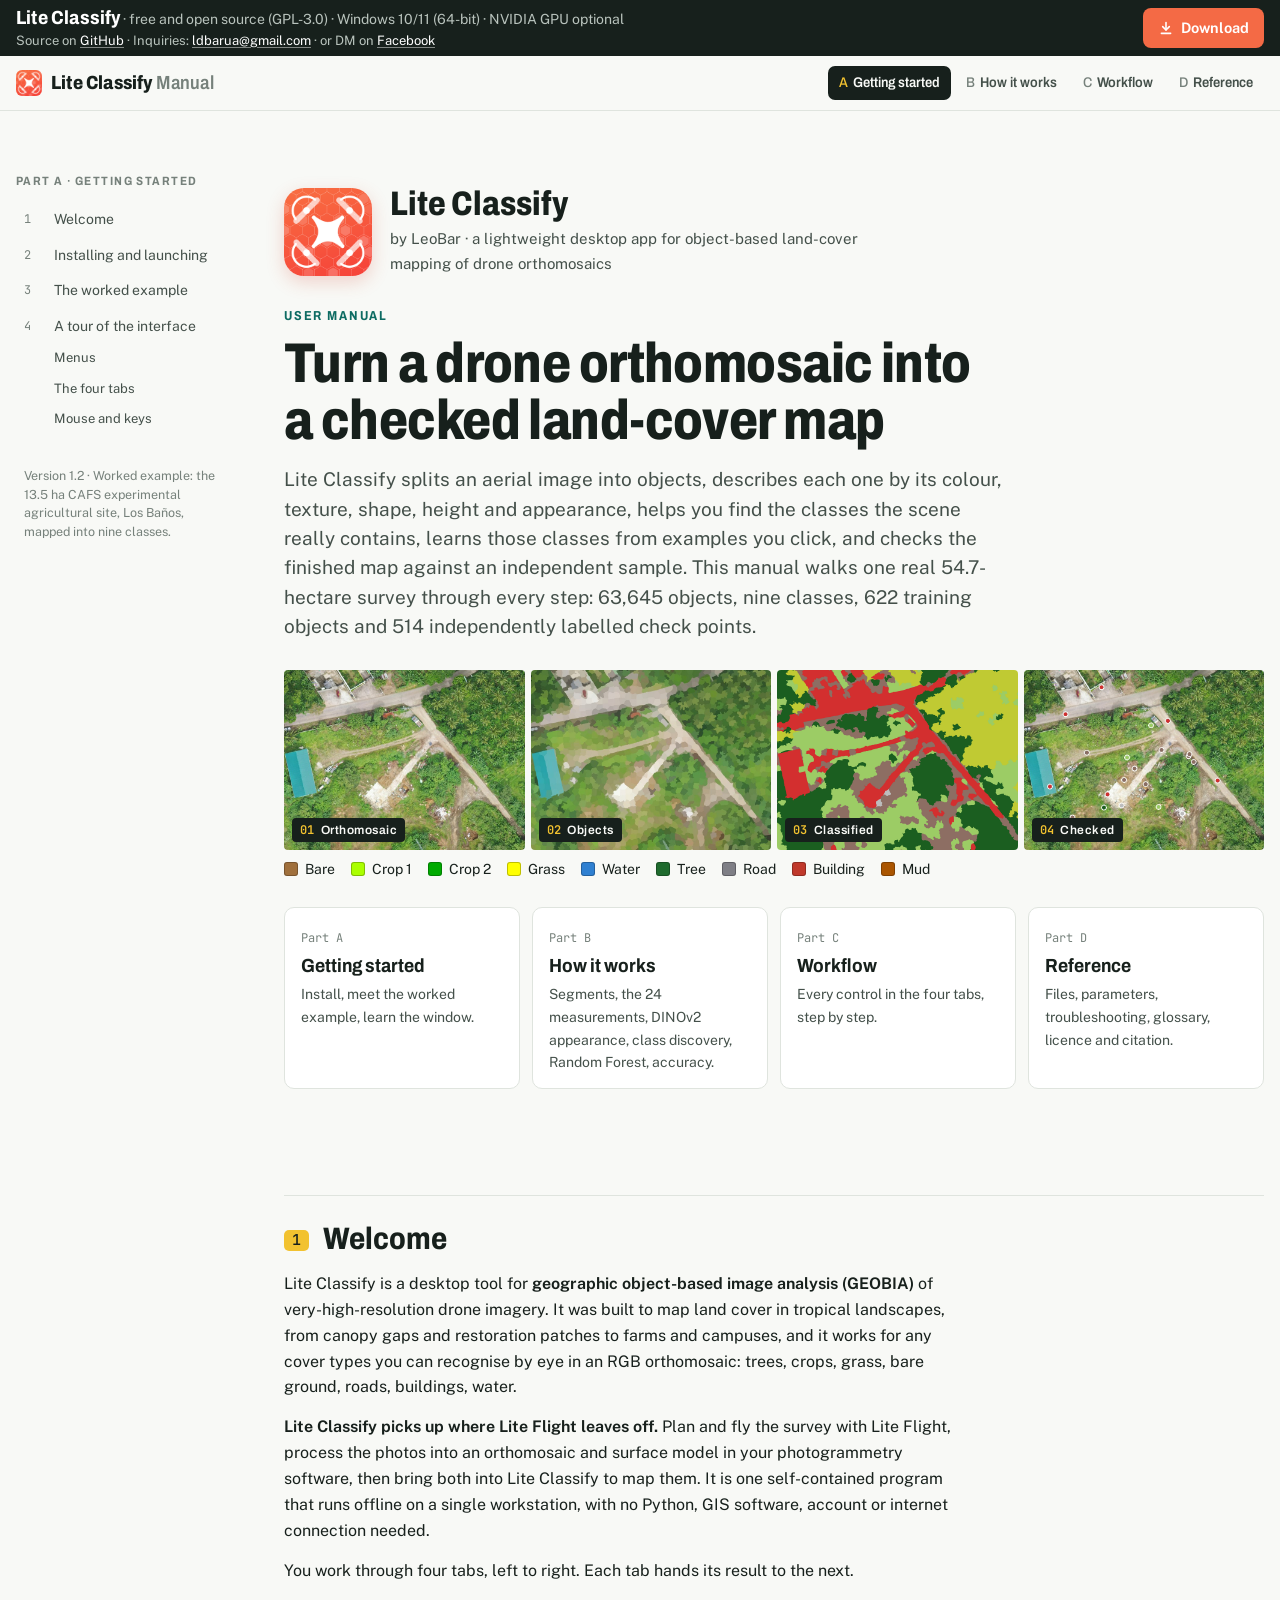
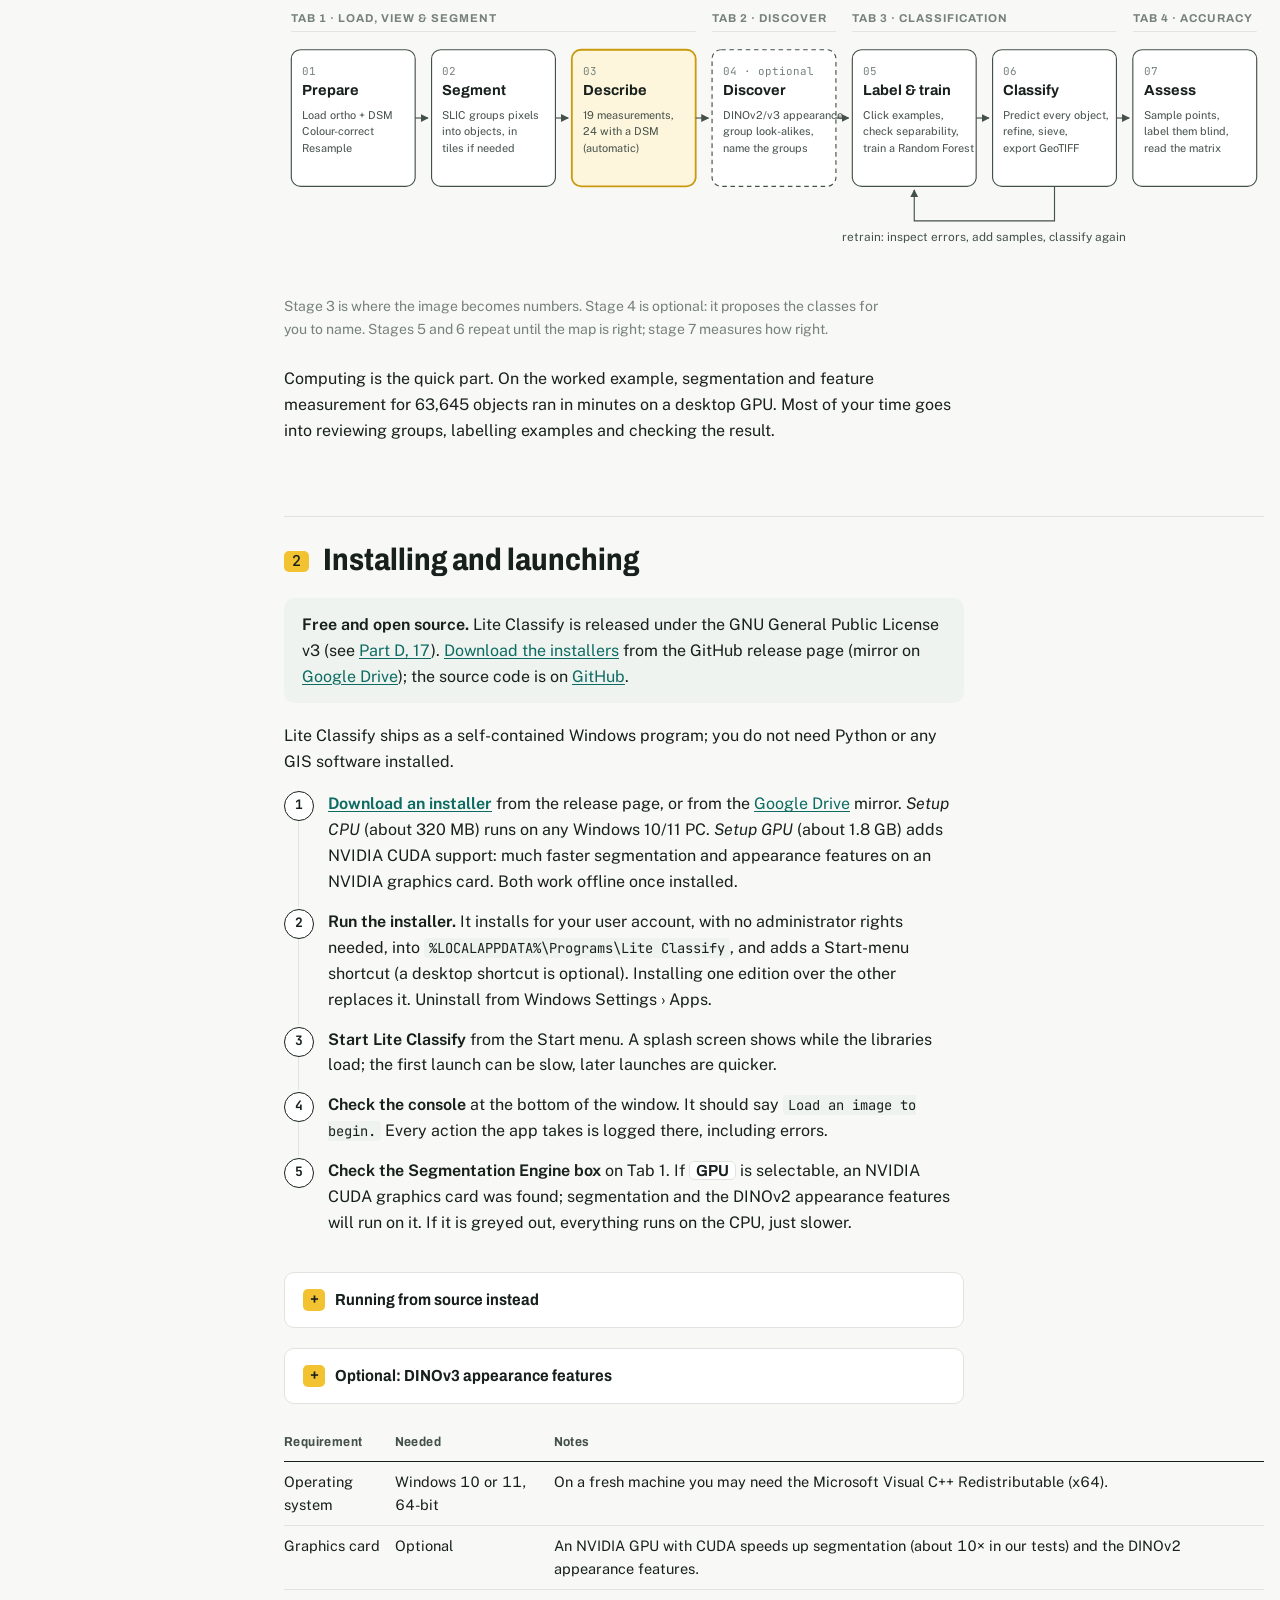
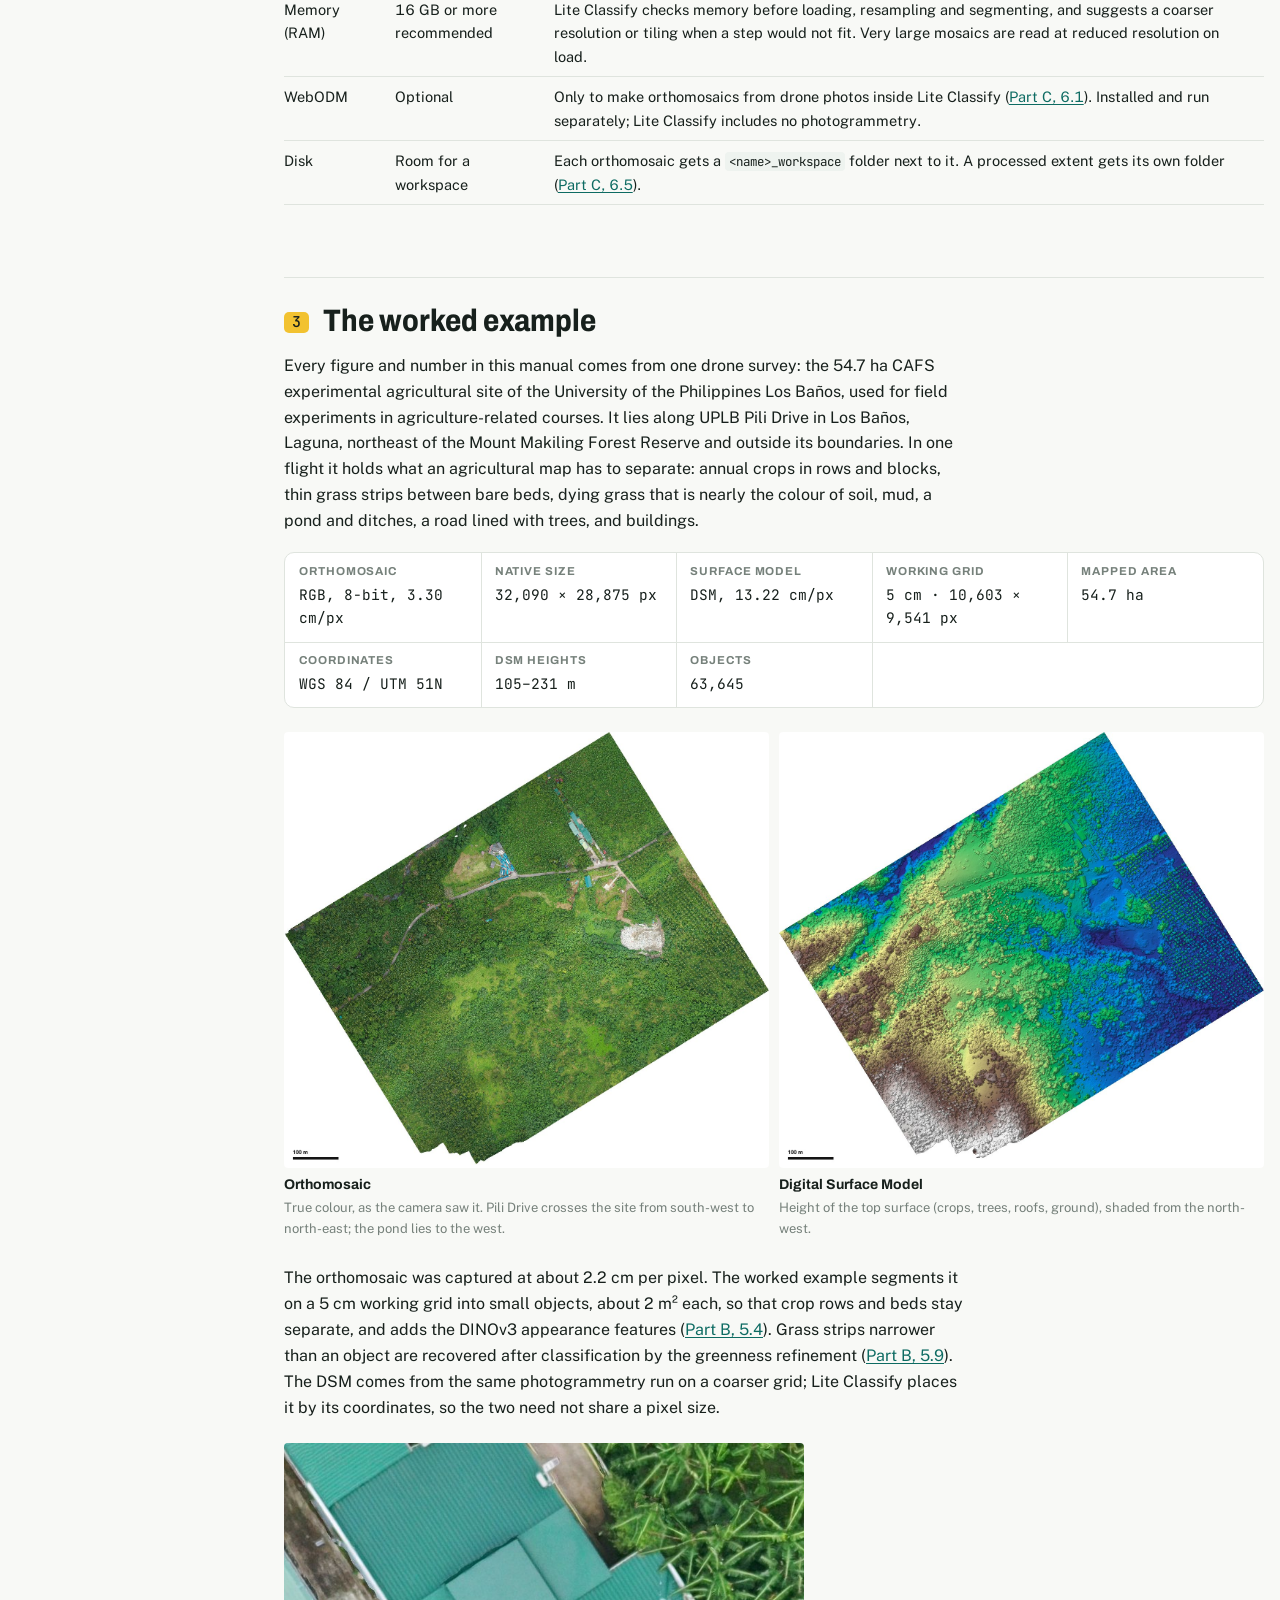
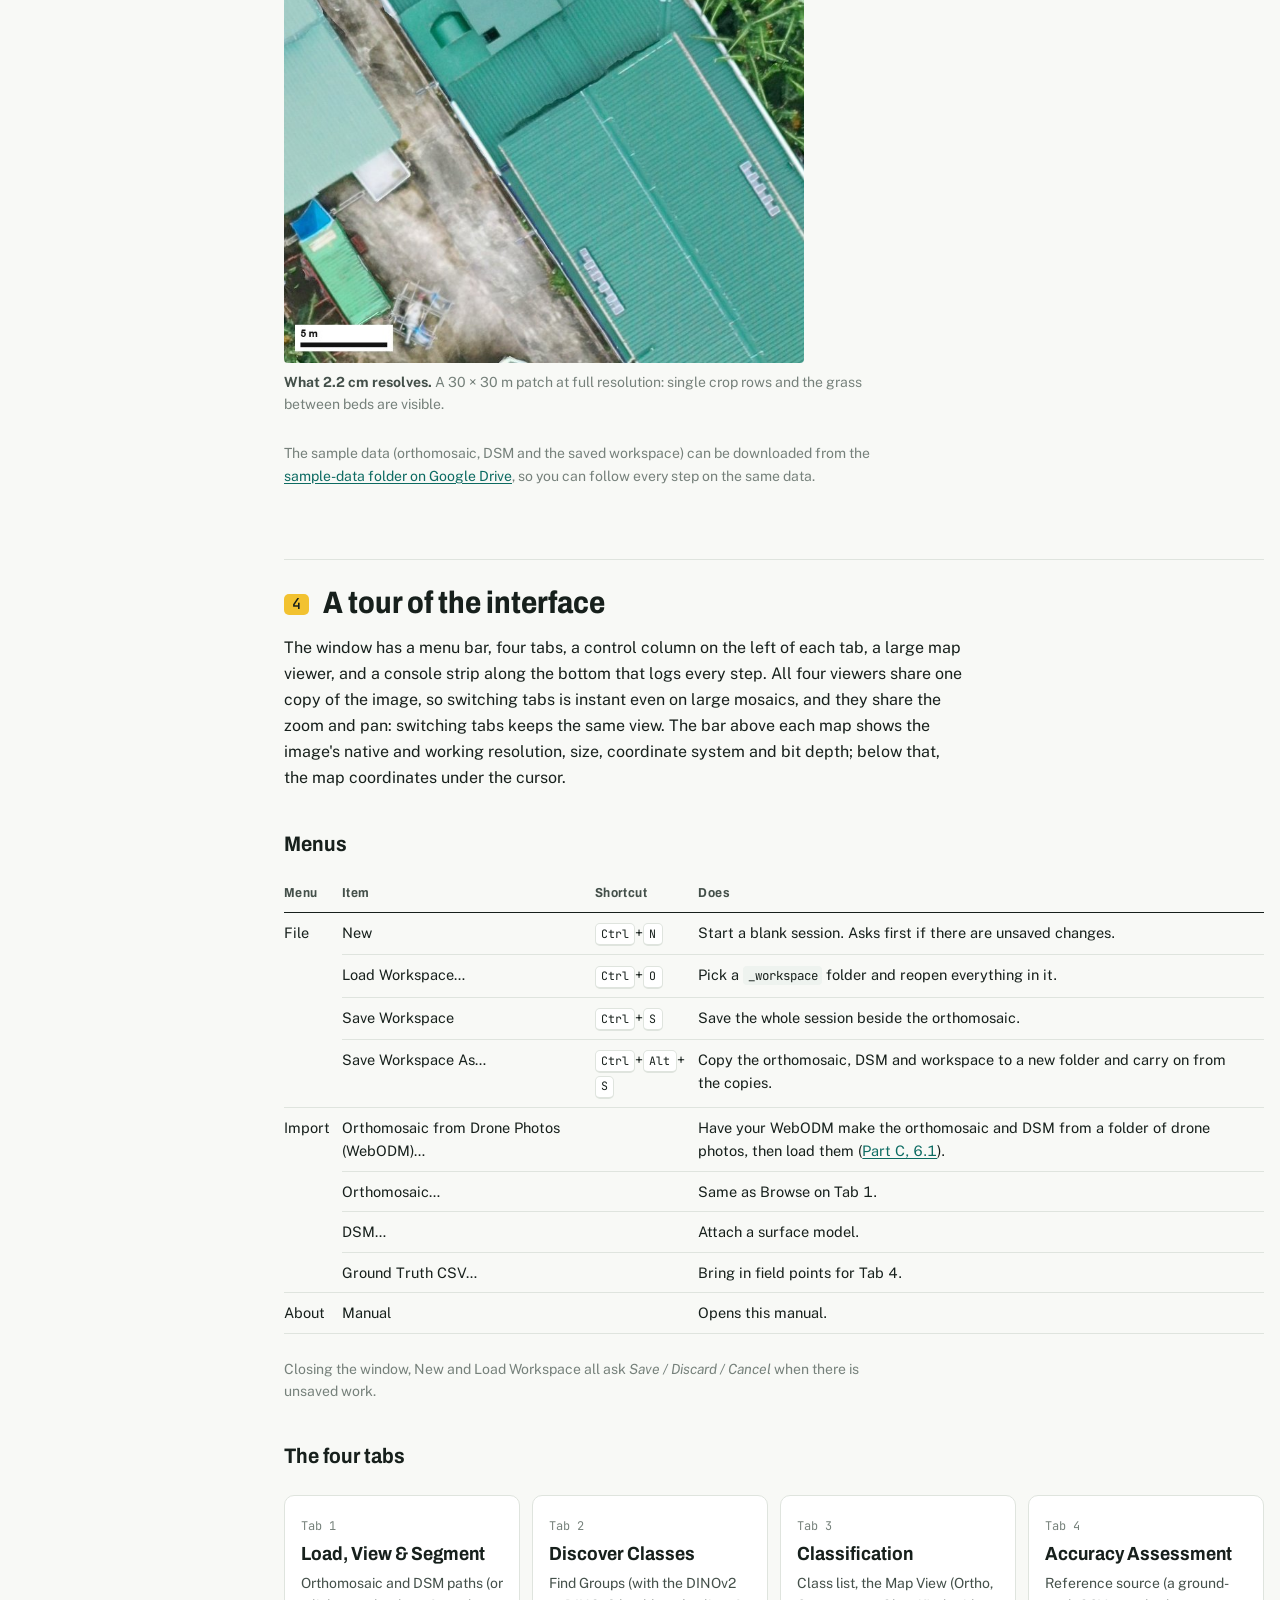
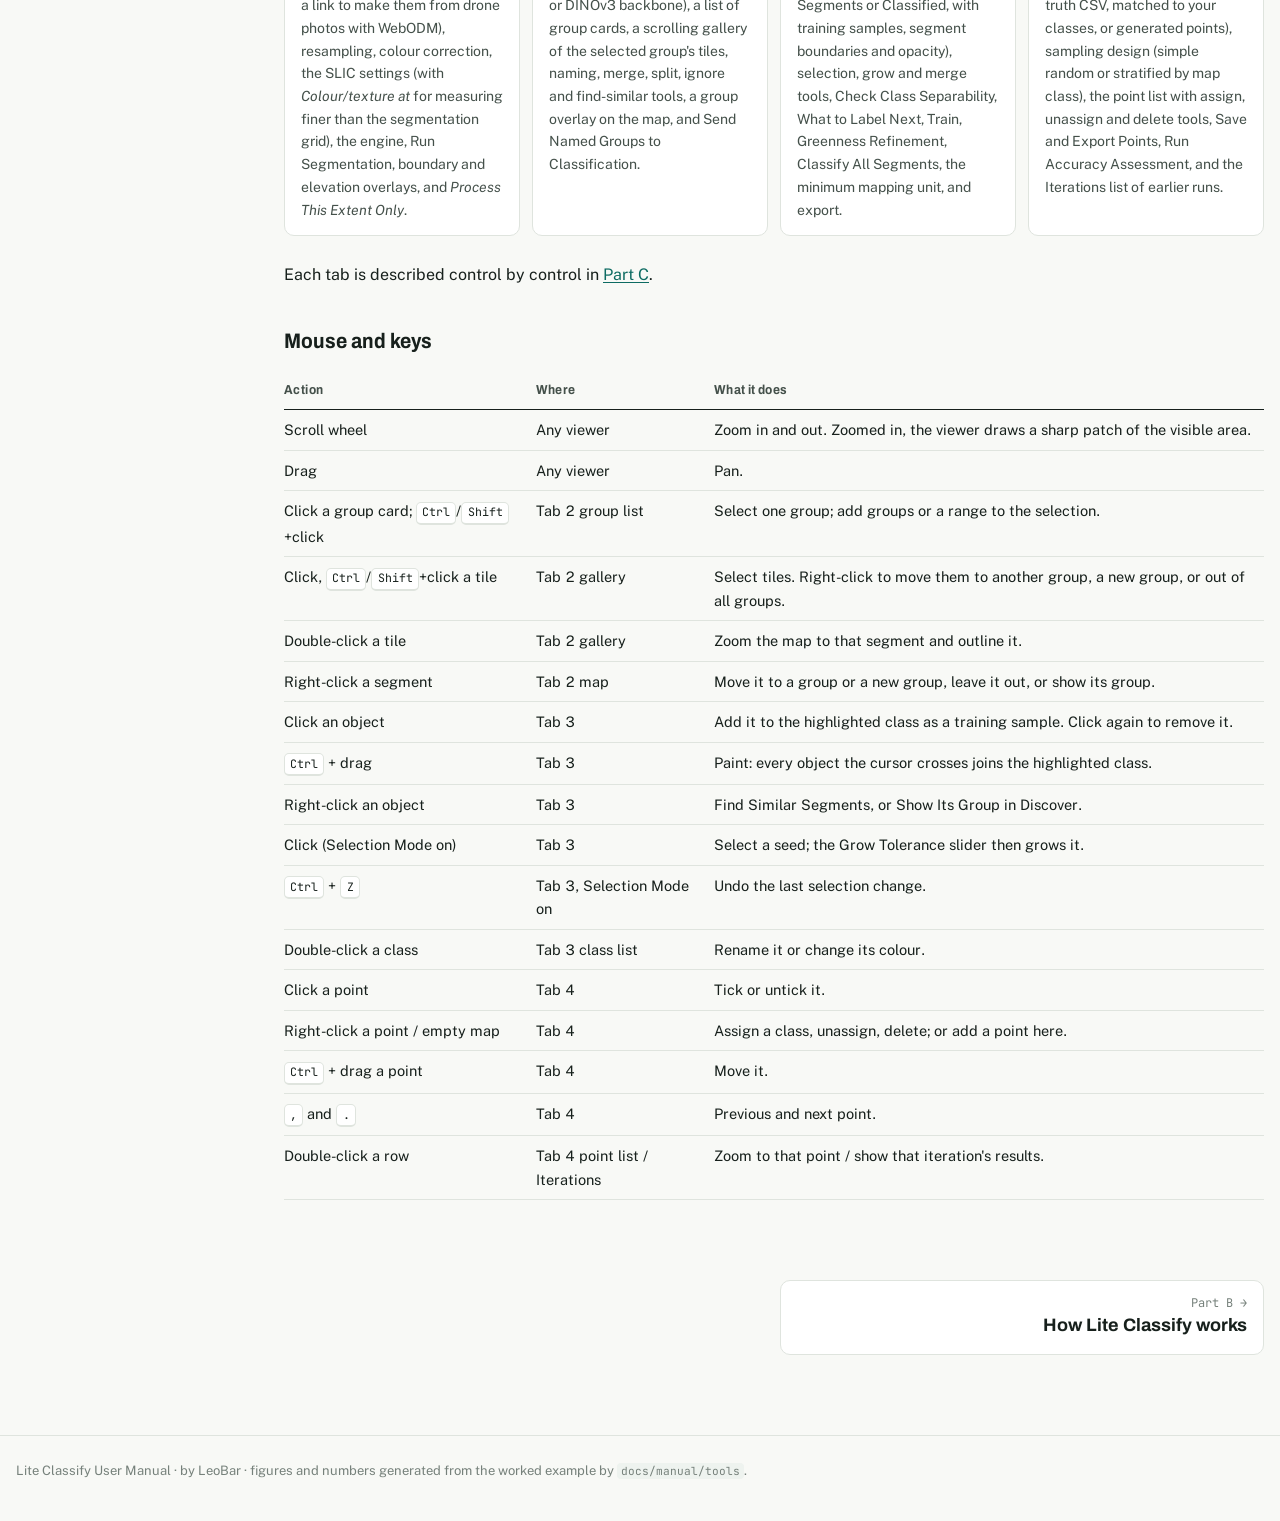
==== commit 531040e2: "Manual v1.2 (text, part 2): CAFS worked example in Parts B and D Rewrite the Phileco-specific passag" ====
--- a/docs/manual/index.html
+++ b/docs/manual/index.html
@@ -47,7 +47,7 @@
       </ol>
     </li>
   </ol>
-  <p class="toc-meta">Version 1.1 <span id="dl-wrap" hidden>(downloads: <span id="dl-count"></span>)</span> · Worked example: a 55&nbsp;ha drone survey in Bay, Laguna, mapped into seven classes.</p>
+  <p class="toc-meta">Version 1.2 <span id="dl-wrap" hidden>(downloads: <span id="dl-count"></span>)</span> · Worked example: the 13.5&nbsp;ha CAFS experimental agricultural site, Los Baños, mapped into nine classes.</p>
 </aside>
 
 <main>
@@ -61,21 +61,23 @@
   </div>
   <p class="eyebrow">User manual</p>
   <h1>Turn a drone orthomosaic into a checked land-cover map</h1>
-  <p class="lead">Lite Classify splits an aerial image into objects, describes each one by its colour, texture, shape, height and appearance, helps you find the classes the scene really contains, learns those classes from examples you click, and checks the finished map against an independent sample. This manual walks one real <span data-d="grid.area_ha" data-fmt="f1"></span>-hectare survey through every step: <span data-d="segmentation.segments" data-fmt="int"></span> objects, seven classes, <span data-d="training.total" data-fmt="int"></span> training objects and <span data-d="final.n" data-fmt="int"></span> independently labelled check points.</p>
+  <p class="lead">Lite Classify splits an aerial image into objects, describes each one by its colour, texture, shape, height and appearance, helps you find the classes the scene really contains, learns those classes from examples you click, and checks the finished map against an independent sample. This manual walks one real <span data-d="grid.area_ha" data-fmt="f1"></span>-hectare survey through every step: <span data-d="segmentation.segments" data-fmt="int"></span> objects, nine classes, <span data-d="training.total" data-fmt="int"></span> training objects and <span data-d="final.n" data-fmt="int"></span> independently labelled check points.</p>
   <div class="hero-strip">
-    <figure><img src="img/view_raw.jpg" alt="Orthomosaic crop of a road junction, roofs, bare ground and canopy"><figcaption><b>01</b>Orthomosaic</figcaption></figure>
+    <figure><img src="img/view_raw.jpg" alt="Orthomosaic crop of crop rows, grass strips, bare beds and the road"><figcaption><b>01</b>Orthomosaic</figcaption></figure>
     <figure><img src="img/view_segmented.jpg" alt="The same crop split into segments, each filled with its mean colour"><figcaption><b>02</b>Objects</figcaption></figure>
     <figure><img src="img/view_classified.png" alt="The same crop classified into land-cover classes"><figcaption><b>03</b>Classified</figcaption></figure>
     <figure><img src="img/view_points.jpg" alt="Reference points over the crop, coloured by their labelled class"><figcaption><b>04</b>Checked</figcaption></figure>
   </div>
   <ul class="classes" aria-label="Classes used in the worked example">
-    <li><i style="background:var(--c-canopy)"></i>Natural canopy</li>
-    <li><i style="background:var(--c-agri)"></i>Agricultural</li>
+    <li><i style="background:var(--c-bare)"></i>Bare</li>
+    <li><i style="background:var(--c-crop1)"></i>Crop 1</li>
+    <li><i style="background:var(--c-crop2)"></i>Crop 2</li>
     <li><i style="background:var(--c-grass)"></i>Grass</li>
-    <li><i style="background:var(--c-bare)"></i>Bare soil</li>
-    <li><i style="background:var(--c-waste)"></i>Solid waste</li>
-    <li><i style="background:var(--c-built)"></i>Built-up</li>
-    <li><i style="background:var(--c-stream)"></i>Stream</li>
+    <li><i style="background:var(--c-water)"></i>Water</li>
+    <li><i style="background:var(--c-tree)"></i>Tree</li>
+    <li><i style="background:var(--c-road)"></i>Road</li>
+    <li><i style="background:var(--c-building)"></i>Building</li>
+    <li><i style="background:var(--c-mud)"></i>Mud</li>
   </ul>
   <div class="cards">
     <a class="card" href="#welcome"><span class="k">Part A</span><h3>Getting started</h3><p>Install, meet the worked example, learn the window.</p></a>
@@ -86,7 +88,7 @@
 </section>
 
 <h2 id="welcome"><span class="num">1</span>Welcome</h2>
-<p>Lite Classify is a desktop tool for <strong>geographic object-based image analysis (GEOBIA)</strong> of very-high-resolution drone imagery. It was built to map canopy gaps, restoration patches and land use in tropical landscapes, and it works for any cover types you can recognise by eye in an RGB orthomosaic: canopy, plantations, grass, bare ground, roads, buildings, water.</p>
+<p>Lite Classify is a desktop tool for <strong>geographic object-based image analysis (GEOBIA)</strong> of very-high-resolution drone imagery. It was built to map land cover in tropical landscapes, from canopy gaps and restoration patches to farms and campuses, and it works for any cover types you can recognise by eye in an RGB orthomosaic: trees, crops, grass, bare ground, roads, buildings, water.</p>
 <p><strong>Lite Classify picks up where Lite Flight leaves off.</strong> Plan and fly the survey with Lite Flight, process the photos into an orthomosaic and surface model in your photogrammetry software, then bring both into Lite Classify to map them. It is one self-contained program that runs offline on a single workstation, with no Python, GIS software, account or internet connection needed.</p>
 <p>You work through four tabs, left to right. Each tab hands its result to the next.</p>
 
--- a/docs/manual/manual.css
+++ b/docs/manual/manual.css
@@ -14,13 +14,15 @@
   --mark: #f2c230;
   --warn: #9a5a06;
   --warn-bg: #fdf4e3;
-  --c-canopy: #1b5e20;
-  --c-agri: #c0ca33;
-  --c-grass: #9ccc65;
-  --c-bare: #8d6e63;
-  --c-waste: #bdbdbd;
-  --c-built: #d32f2f;
-  --c-stream: #1e88e5;
+  --c-bare: #a0703c;
+  --c-crop1: #aaff00;
+  --c-crop2: #00aa00;
+  --c-grass: #ffff00;
+  --c-water: #2f80d1;
+  --c-tree: #1f6b2e;
+  --c-road: #7f7f86;
+  --c-building: #c0392b;
+  --c-mud: #aa5500;
   --f-display: "Archivo", "Arial Narrow", "Helvetica Neue", Arial, sans-serif;
   --f-body: "Public Sans", "Segoe UI", system-ui, -apple-system, sans-serif;
   --f-mono: "JetBrains Mono", Consolas, "Cascadia Mono", monospace;
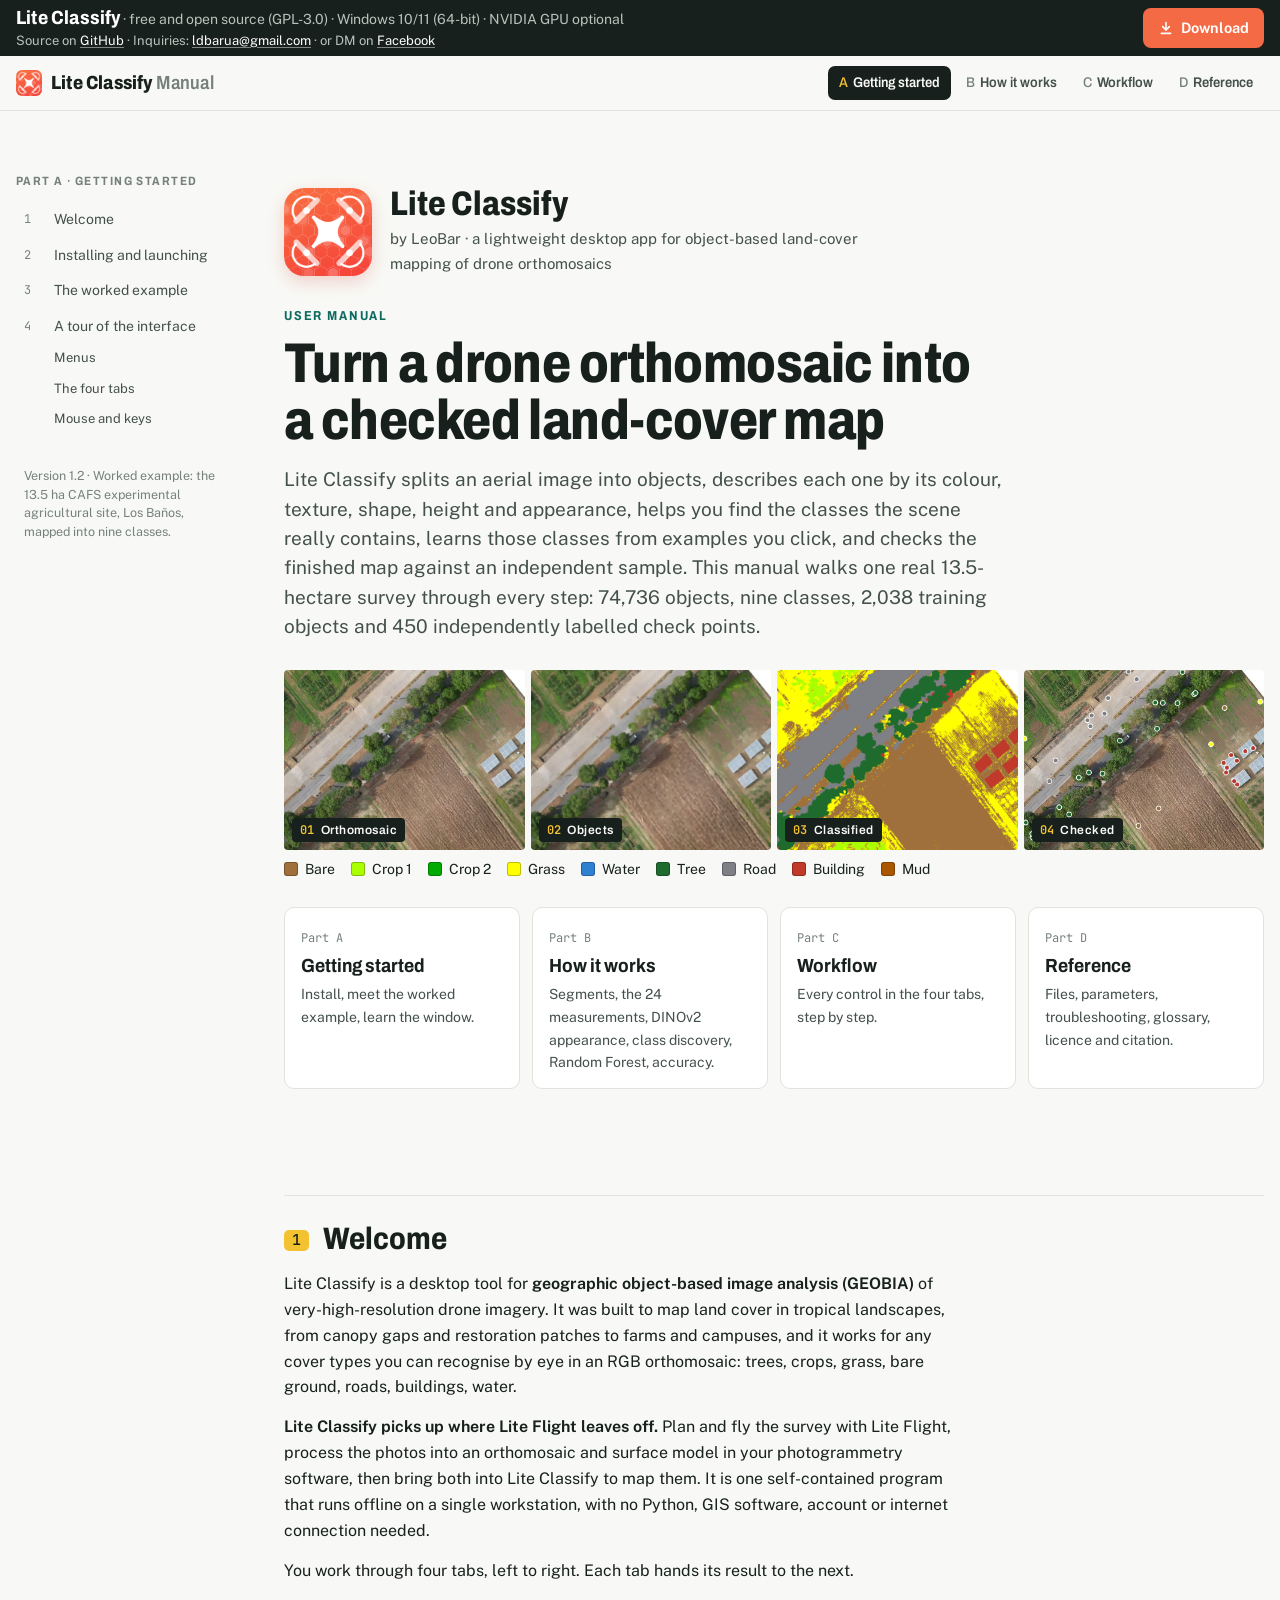
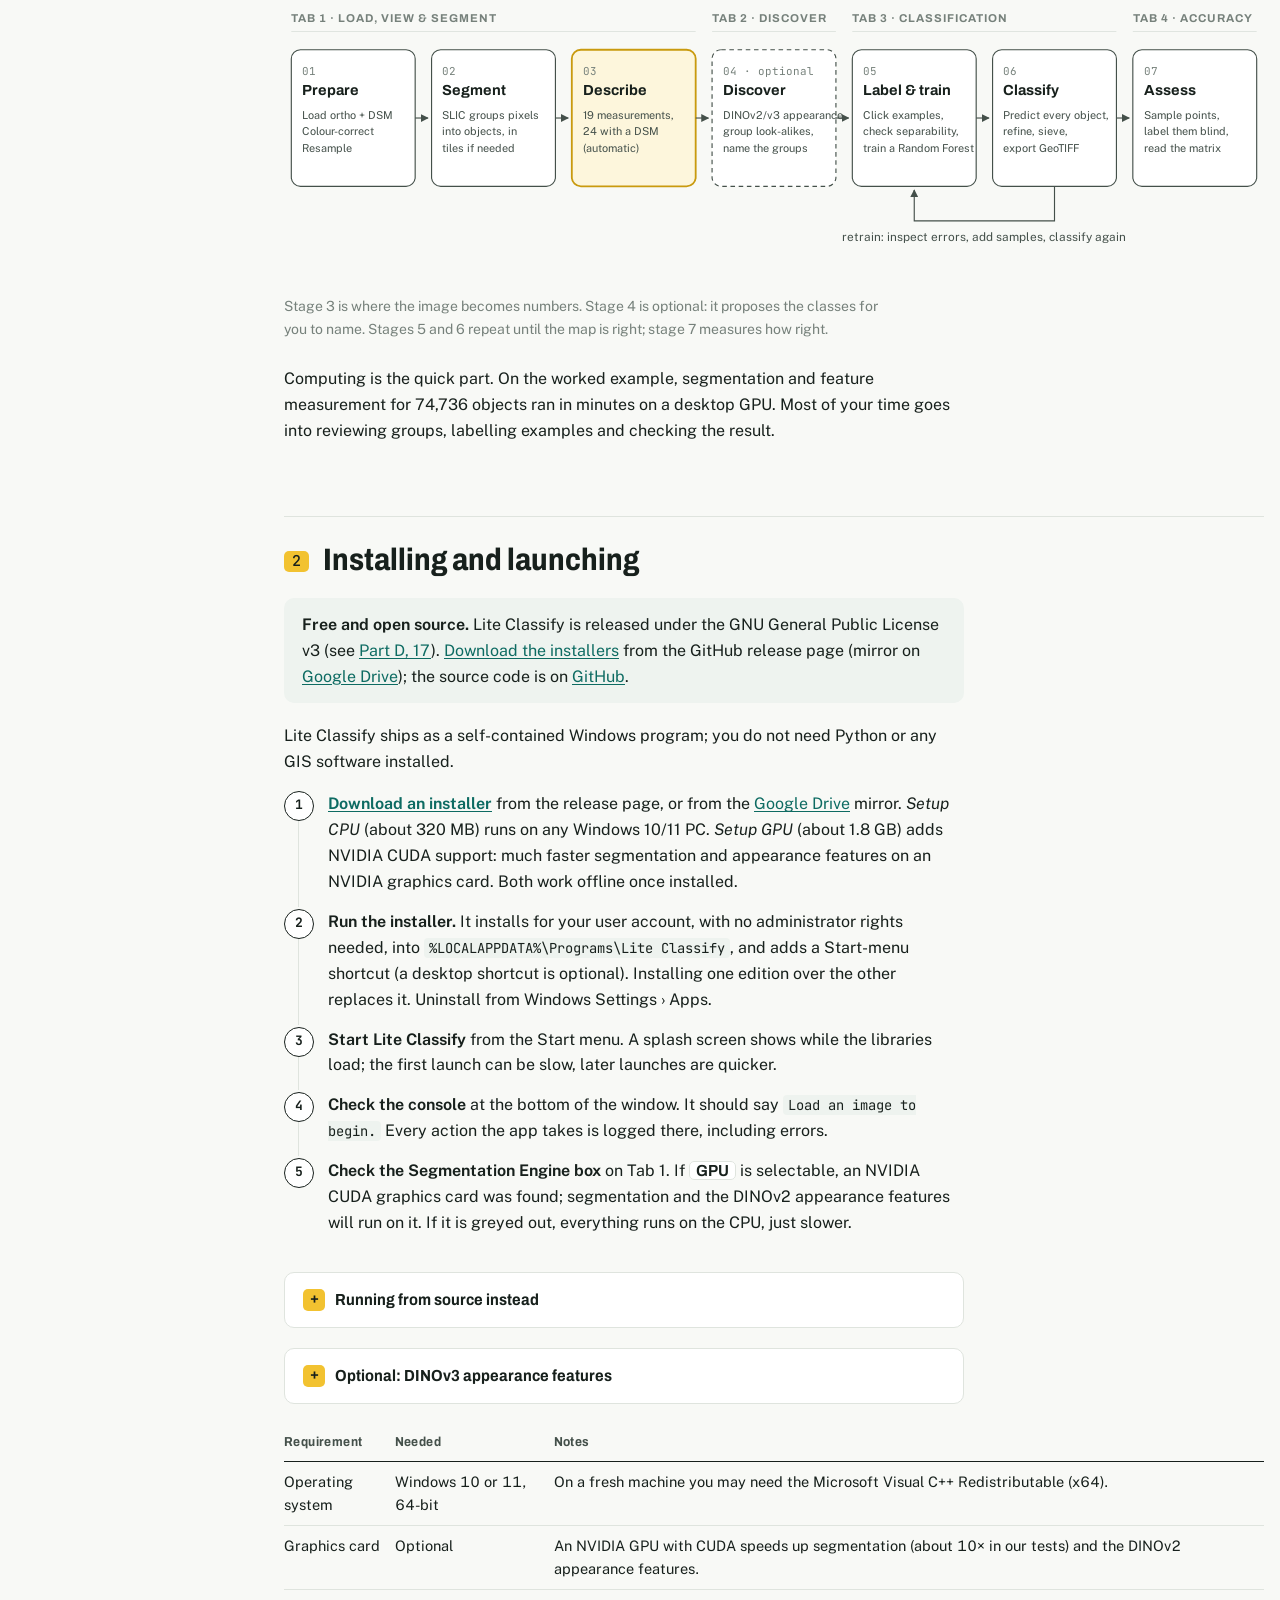
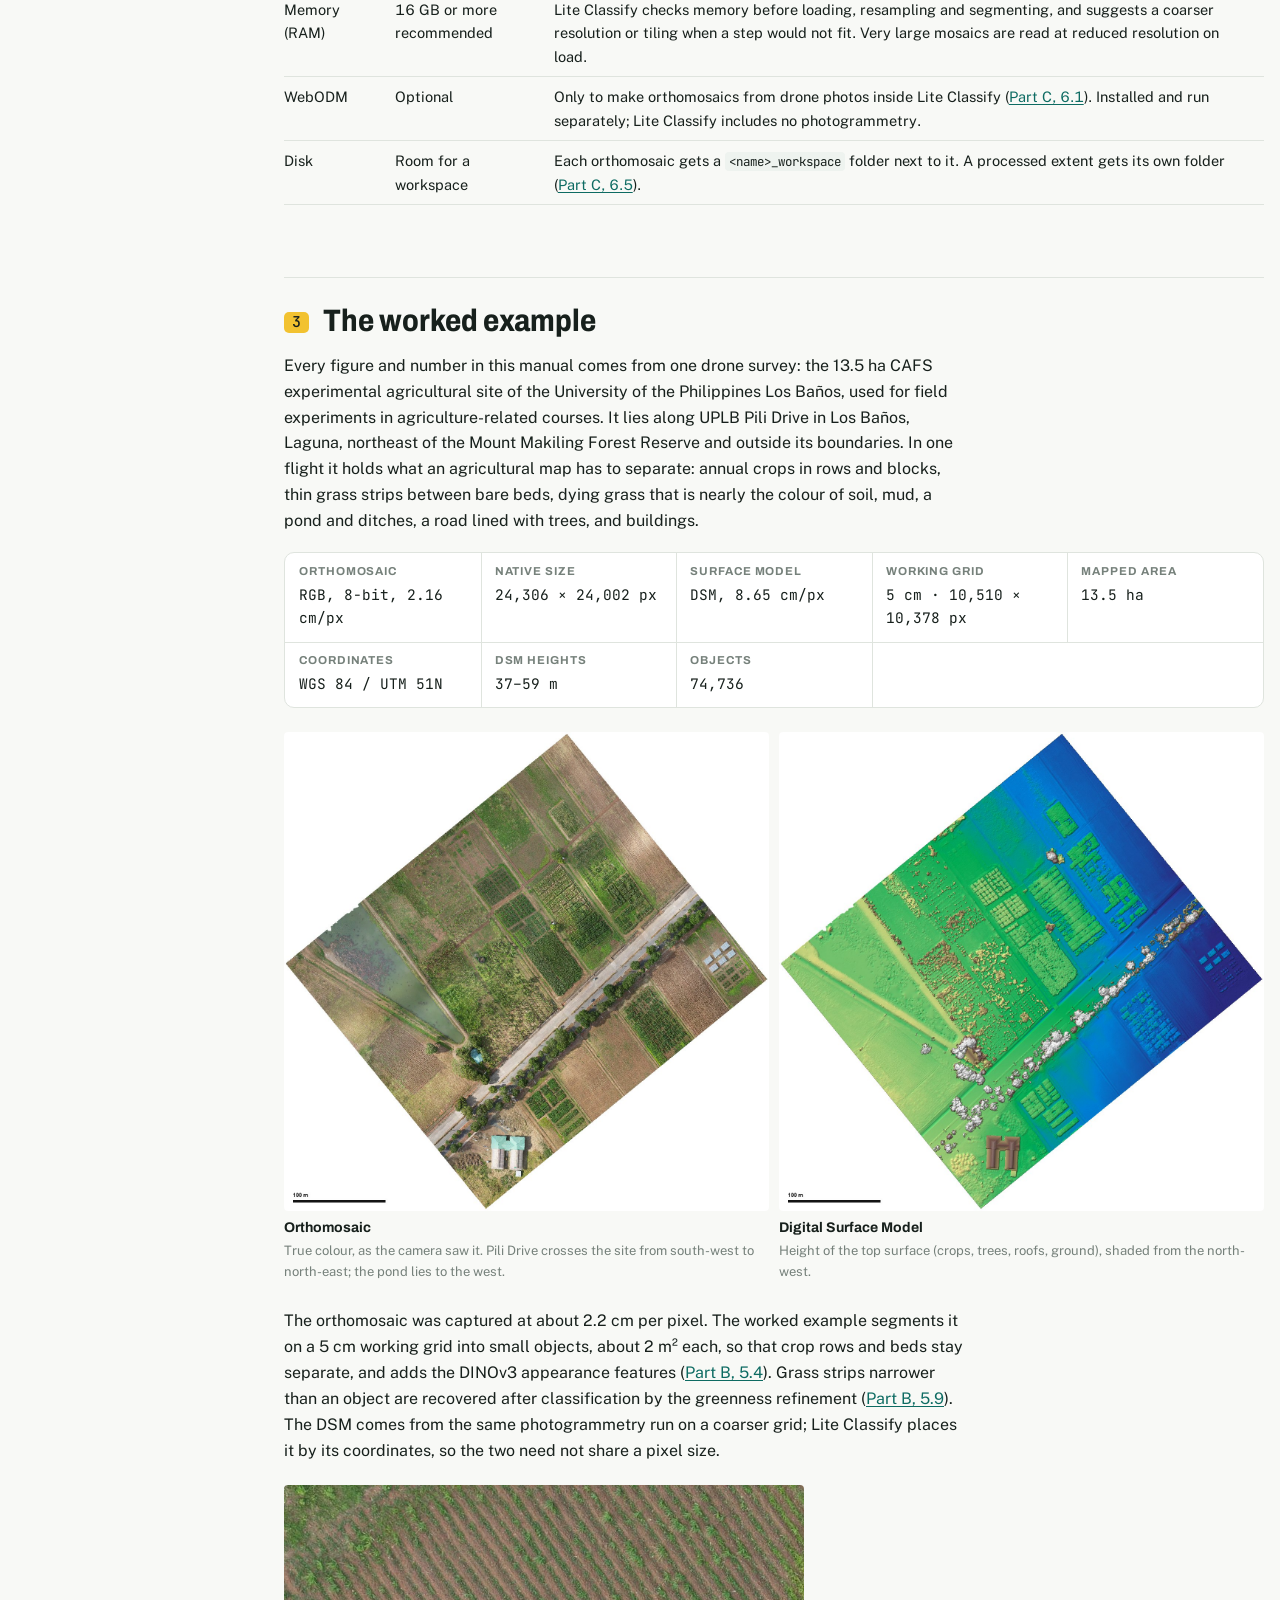
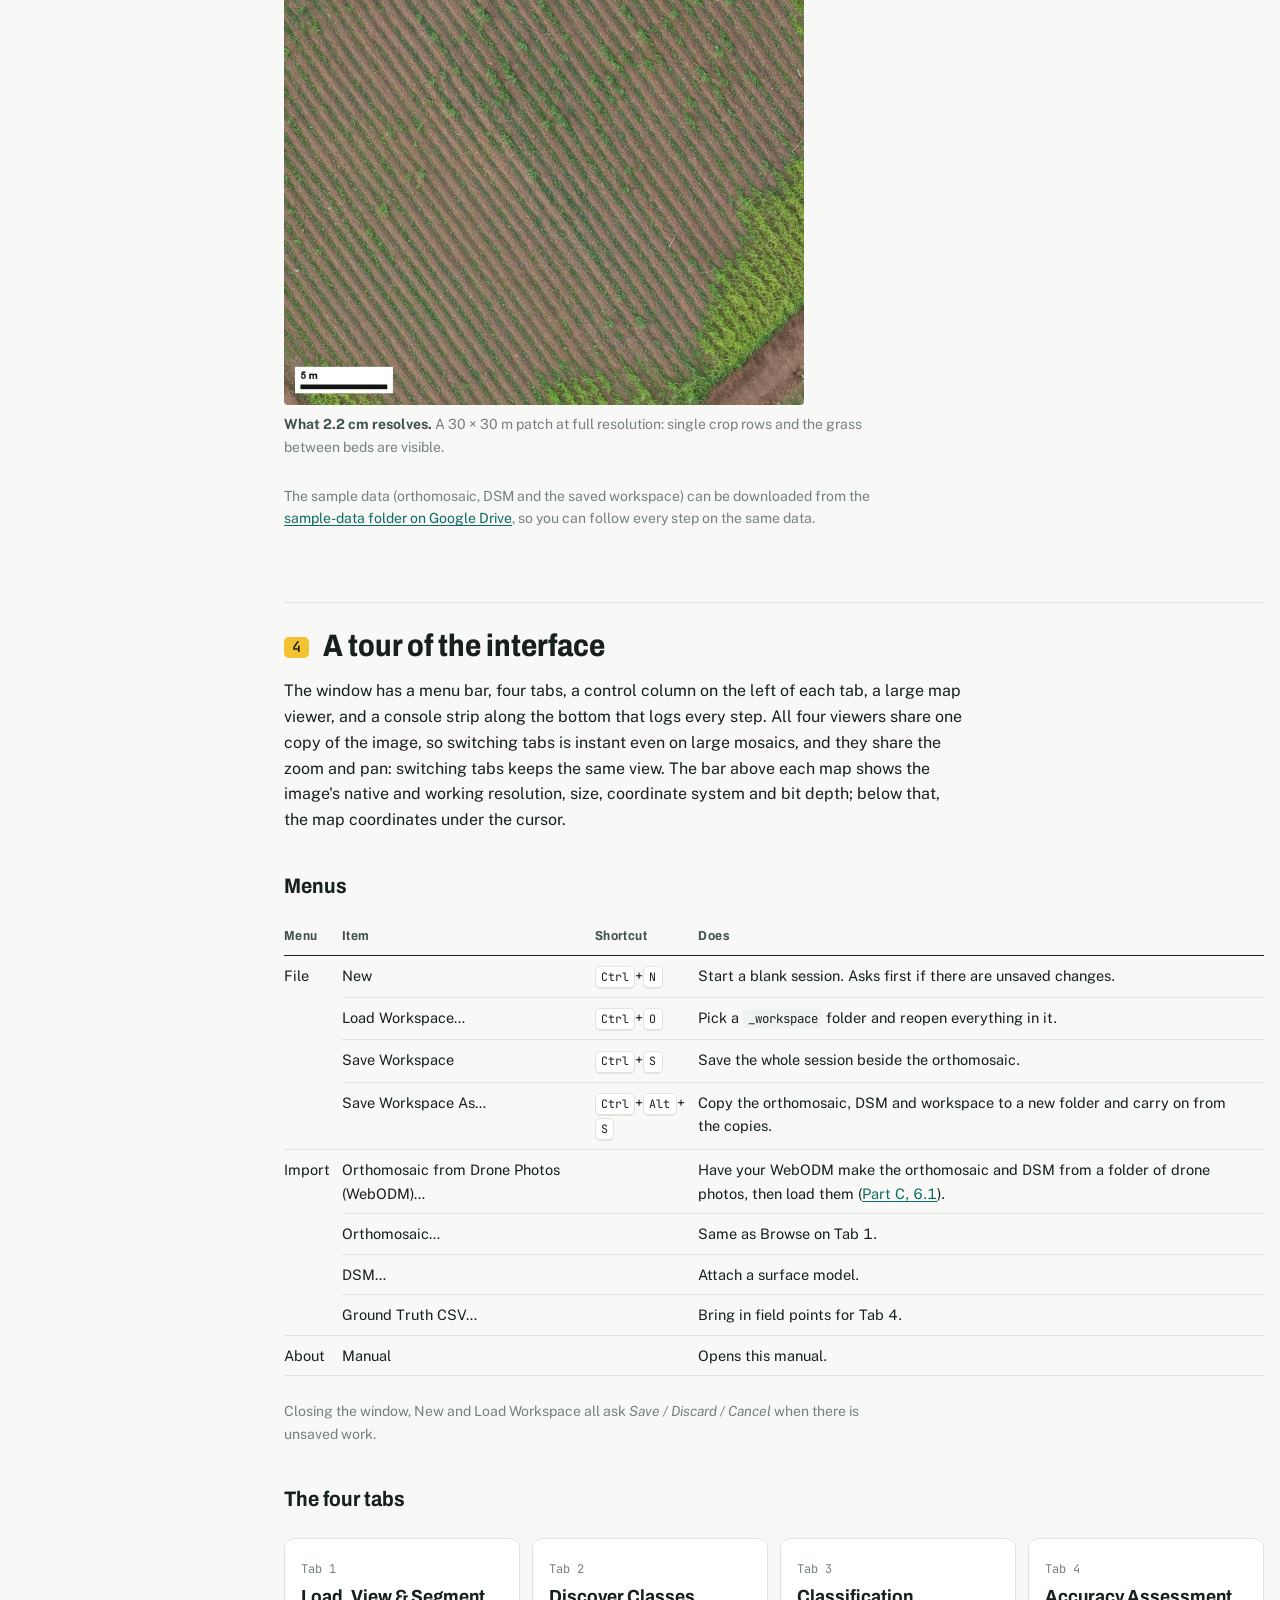
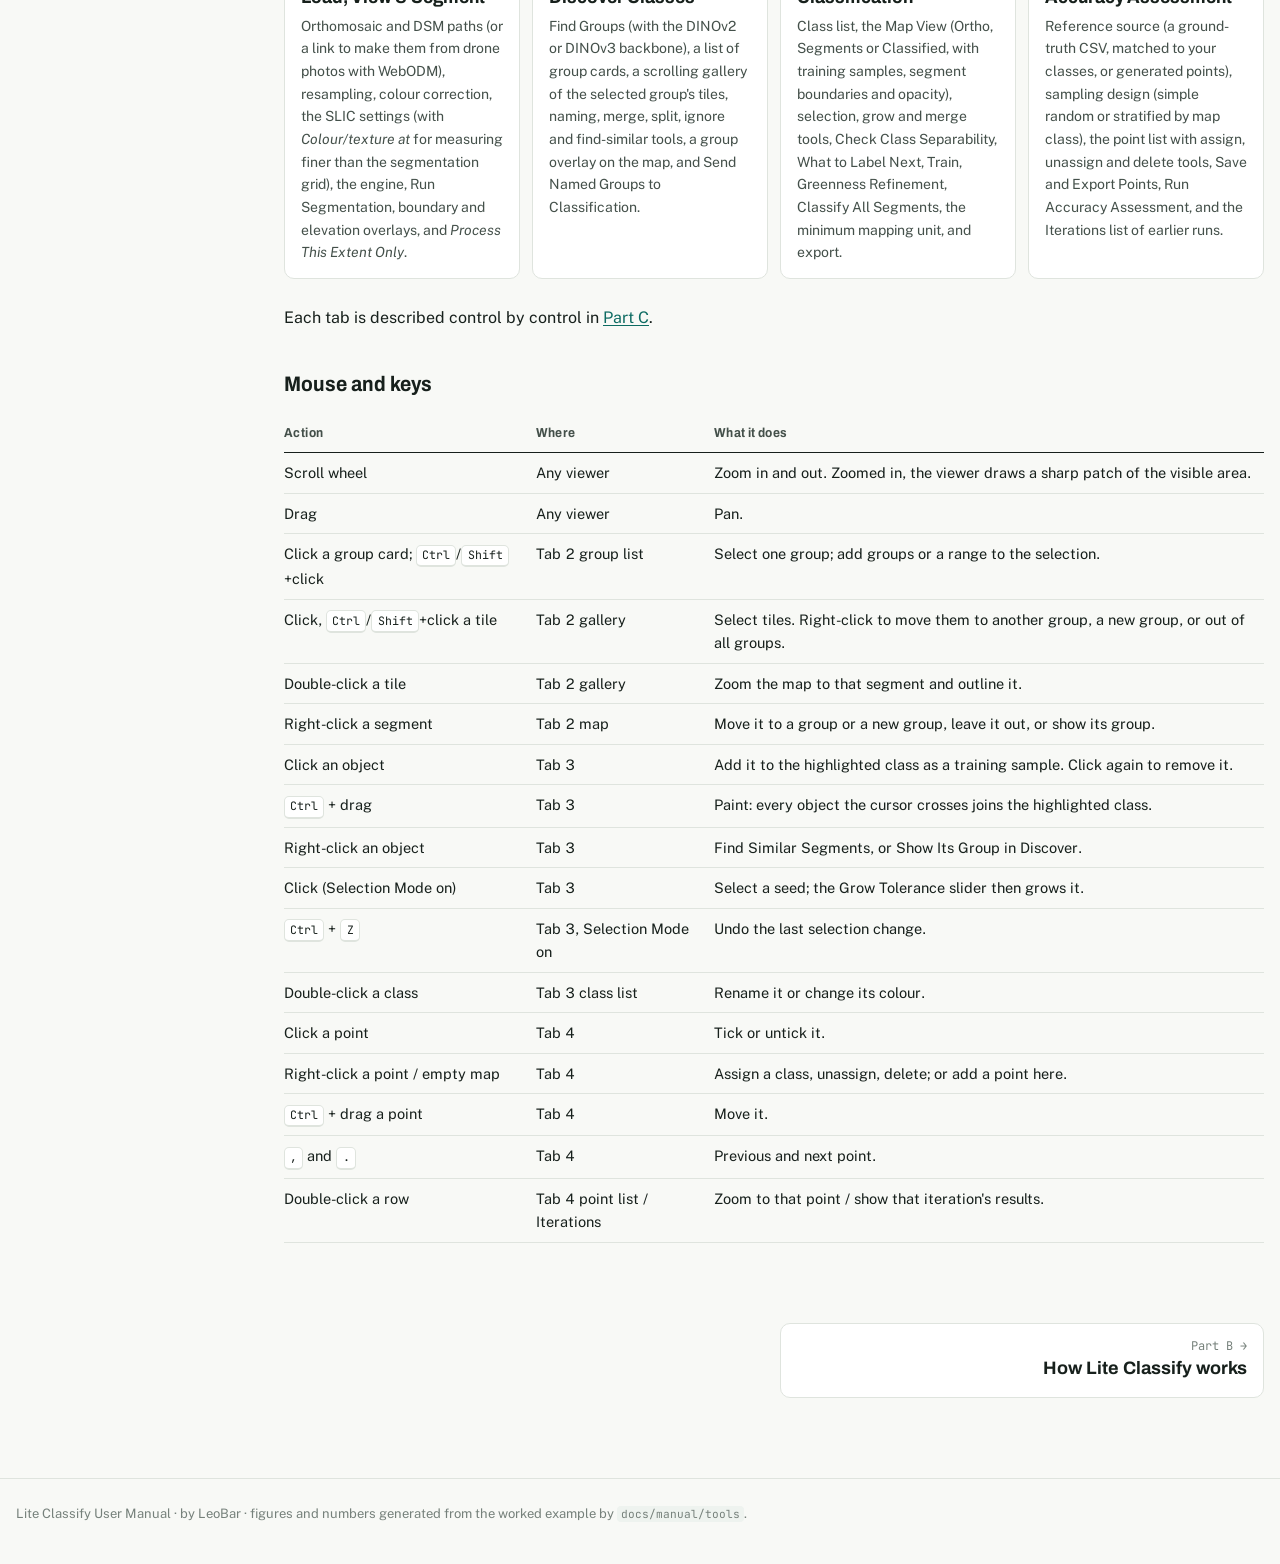
==== commit 3aa3631f: "Manual: link the CAFS sample data on Google Drive Co-Authored-By: Claude Opus 5.5 <noreply@anthropic" ====
--- a/docs/manual/index.html
+++ b/docs/manual/index.html
@@ -194,7 +194,7 @@
   <img src="img/sample_inset_native.jpg" alt="A 30 by 30 metre patch at full resolution showing crop rows and grass strips" style="max-width:min(520px,100%)">
   <figcaption><b>What 2.2 cm resolves.</b> A 30 × 30 m patch at full resolution: single crop rows and the grass between beds are visible.</figcaption>
 </figure>
-<p class="small">The sample data (orthomosaic, DSM and the saved workspace) <!-- TODO: link to the CAFS sample-data folder on Google Drive -->can be downloaded from the <a href="#" target="_blank" rel="noopener">sample-data folder on Google Drive</a>, so you can follow every step on the same data.</p>
+<p class="small">The sample data (orthomosaic, DSM and the saved workspace) can be downloaded from the <a href="https://drive.google.com/drive/folders/1tvEnDJA__9JUYAtDFh_MoKlvvywnshOW?usp=sharing" target="_blank" rel="noopener">sample-data folder on Google Drive</a>, so you can follow every step on the same data.</p>
 
 <h2 id="tour"><span class="num">4</span>A tour of the interface</h2>
 <p>The window has a menu bar, four tabs, a control column on the left of each tab, a large map viewer, and a console strip along the bottom that logs every step. All four viewers share one copy of the image, so switching tabs is instant even on large mosaics, and they share the zoom and pan: switching tabs keeps the same view. The bar above each map shows the image's native and working resolution, size, coordinate system and bit depth; below that, the map coordinates under the cursor.</p>
